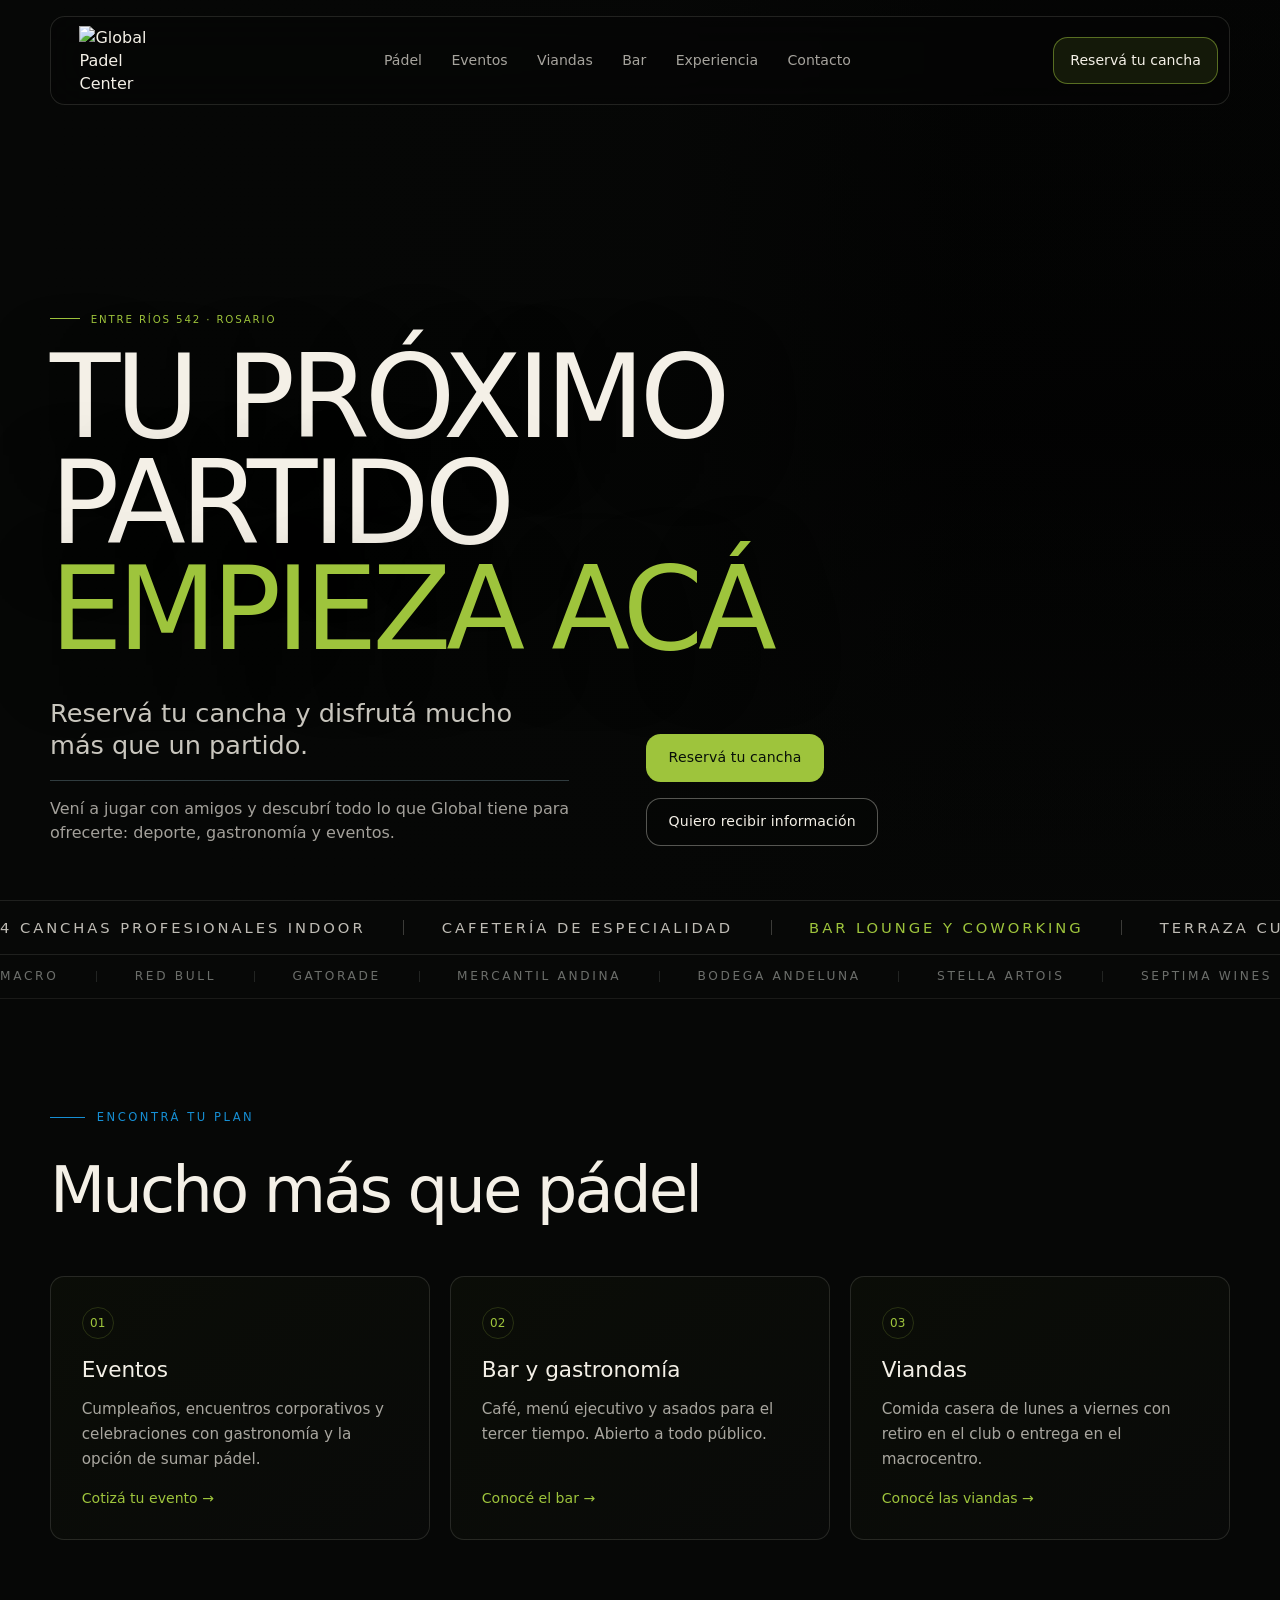
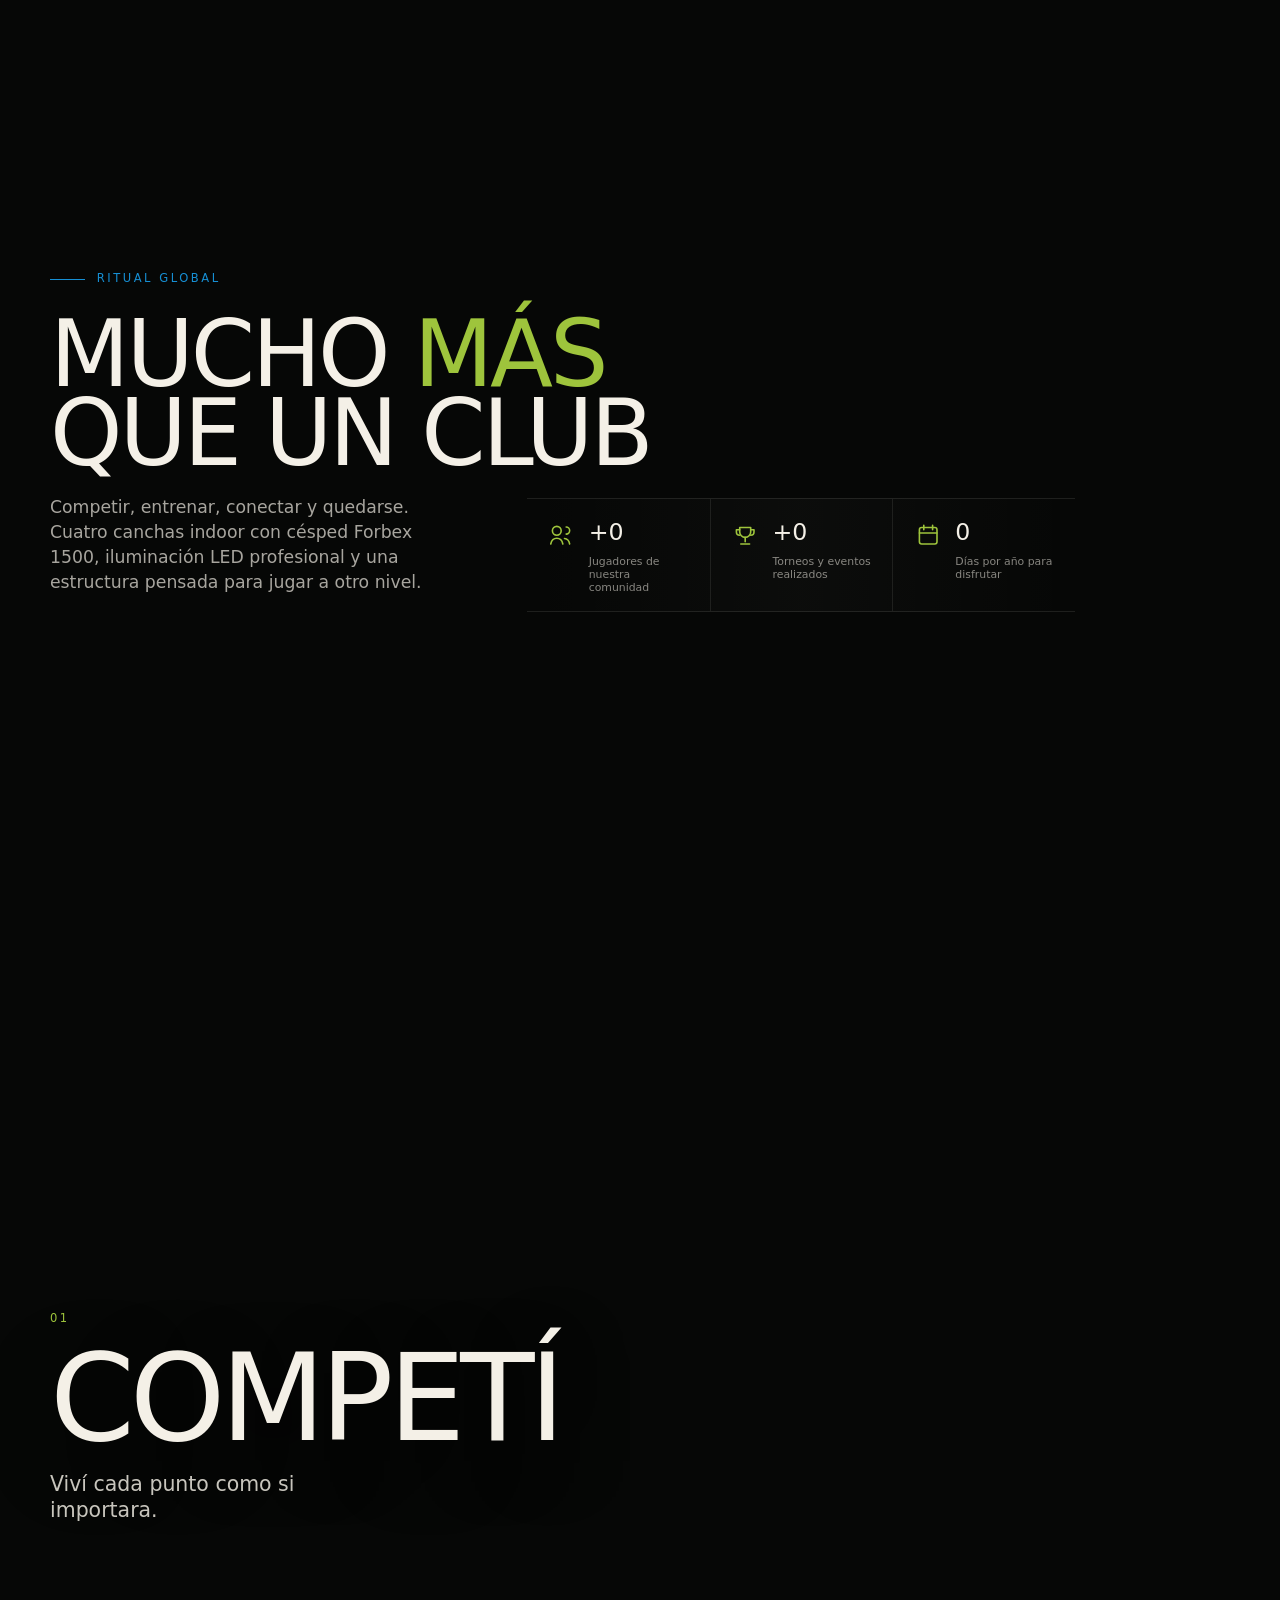
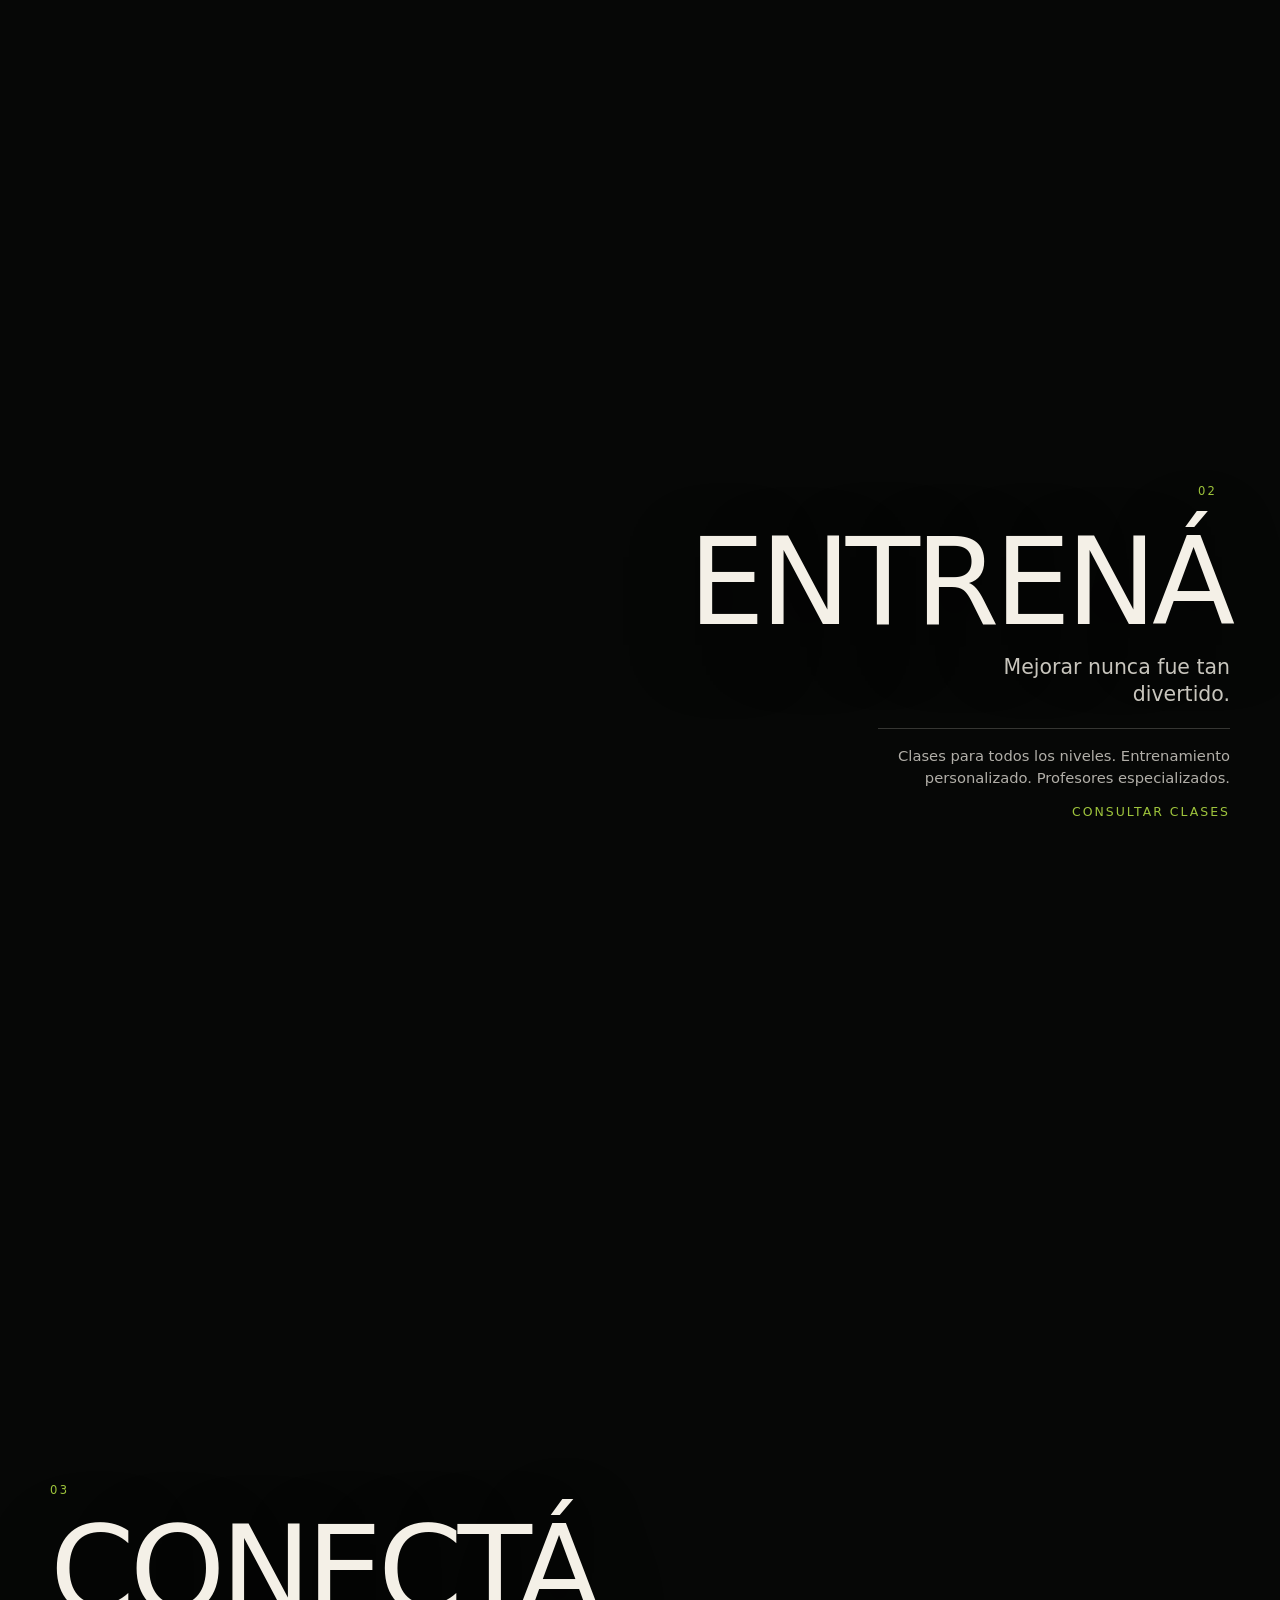
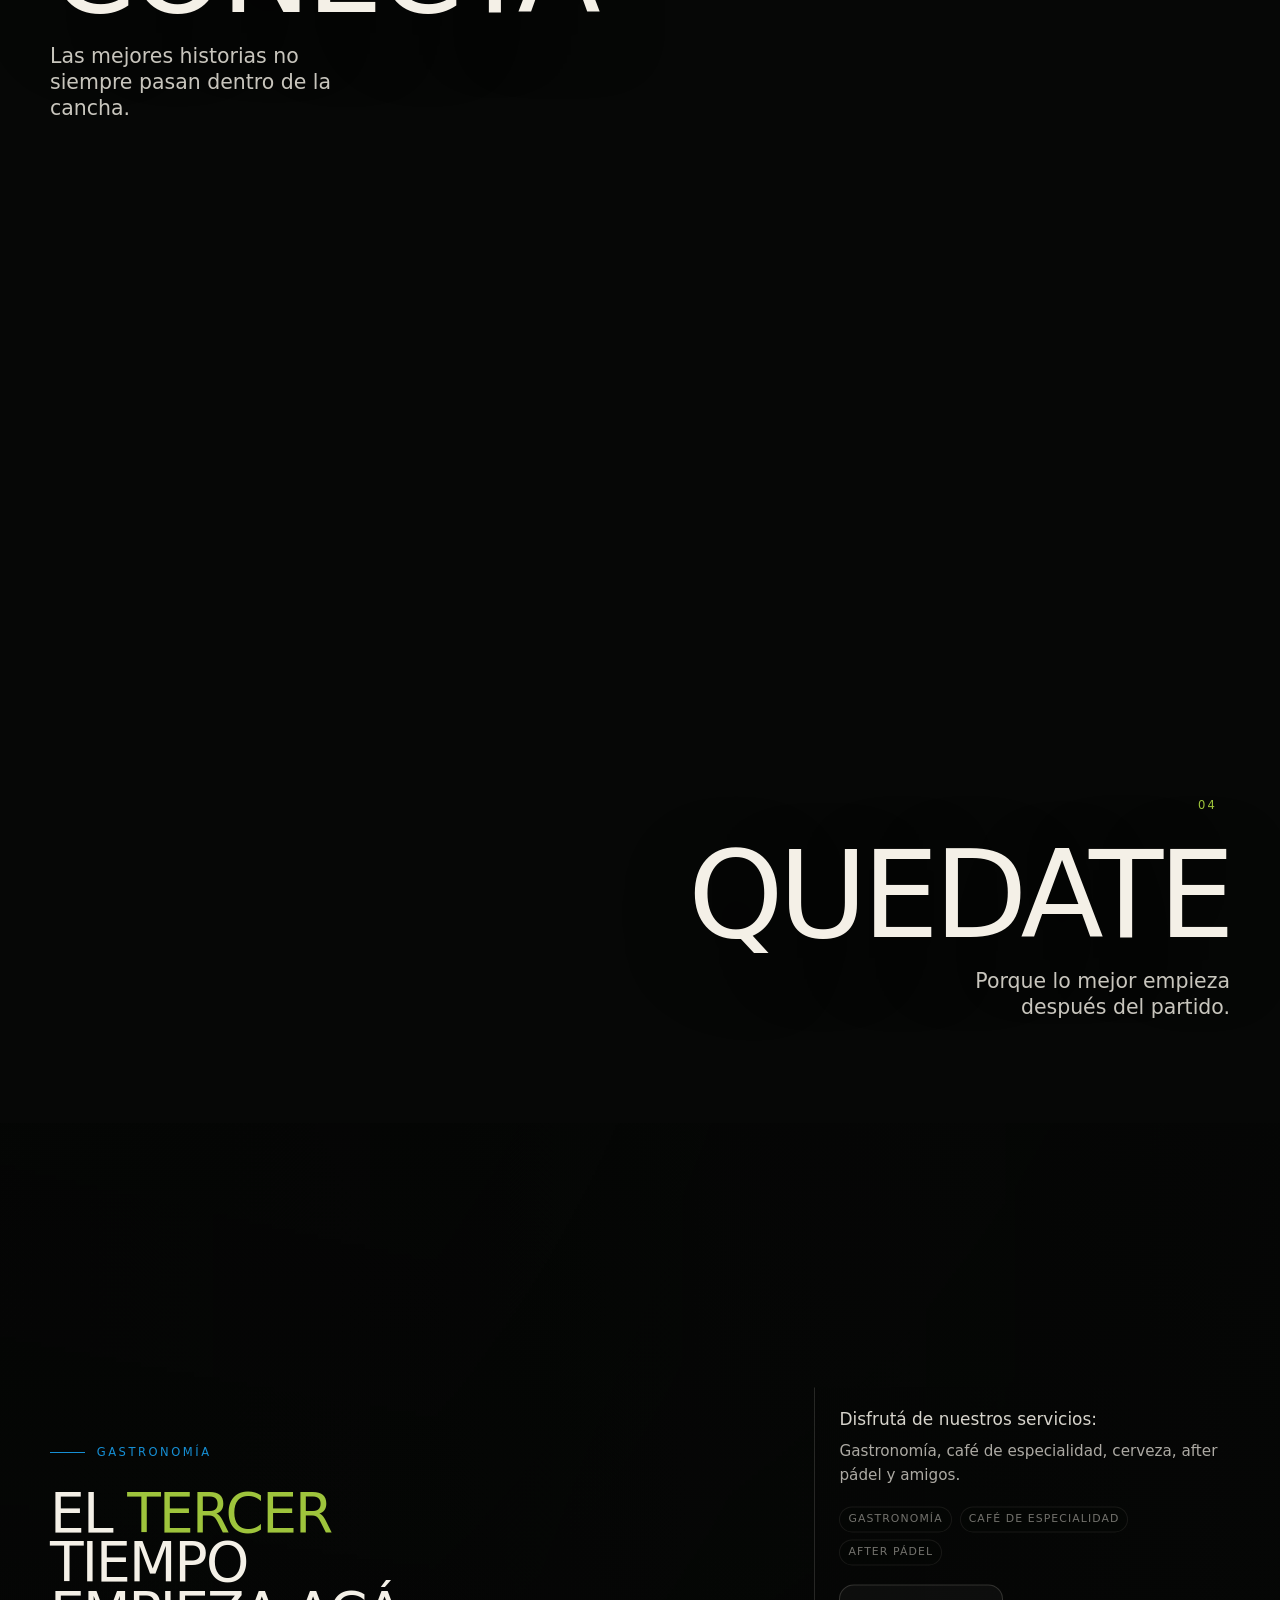
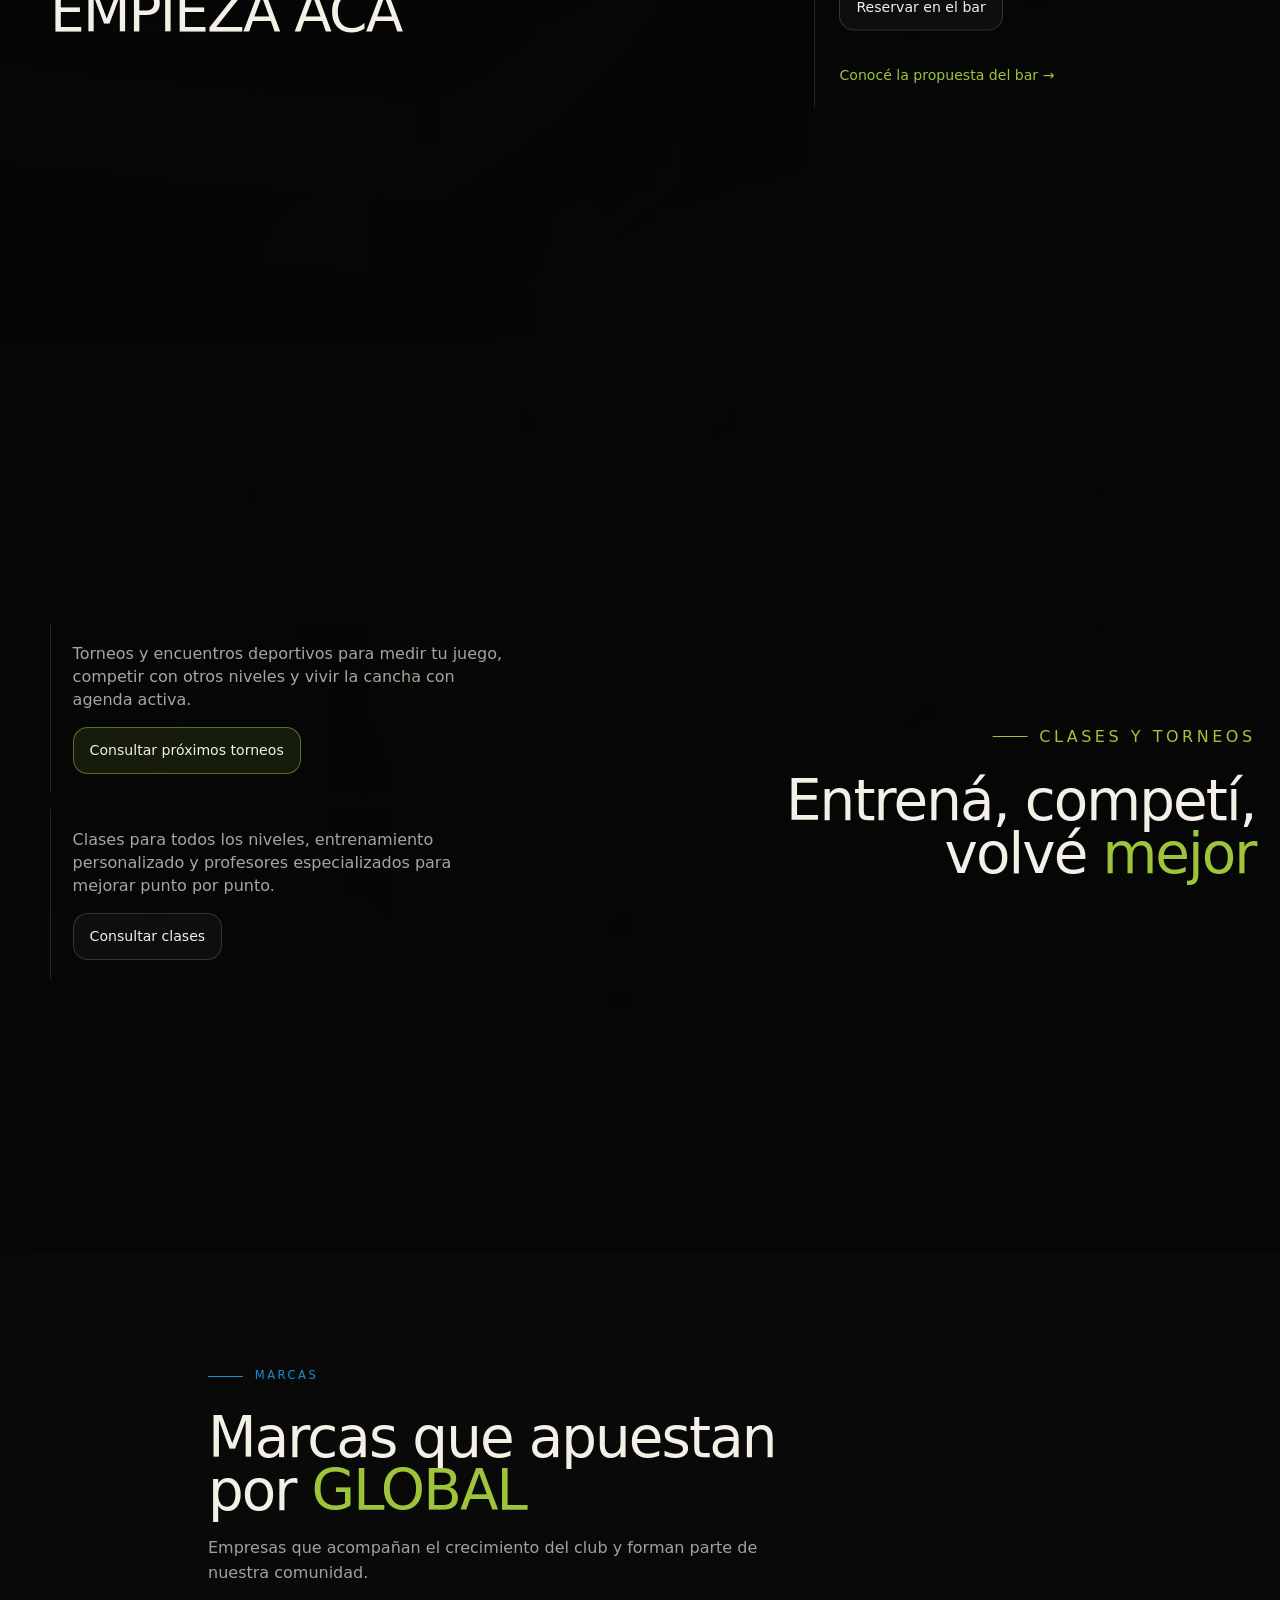
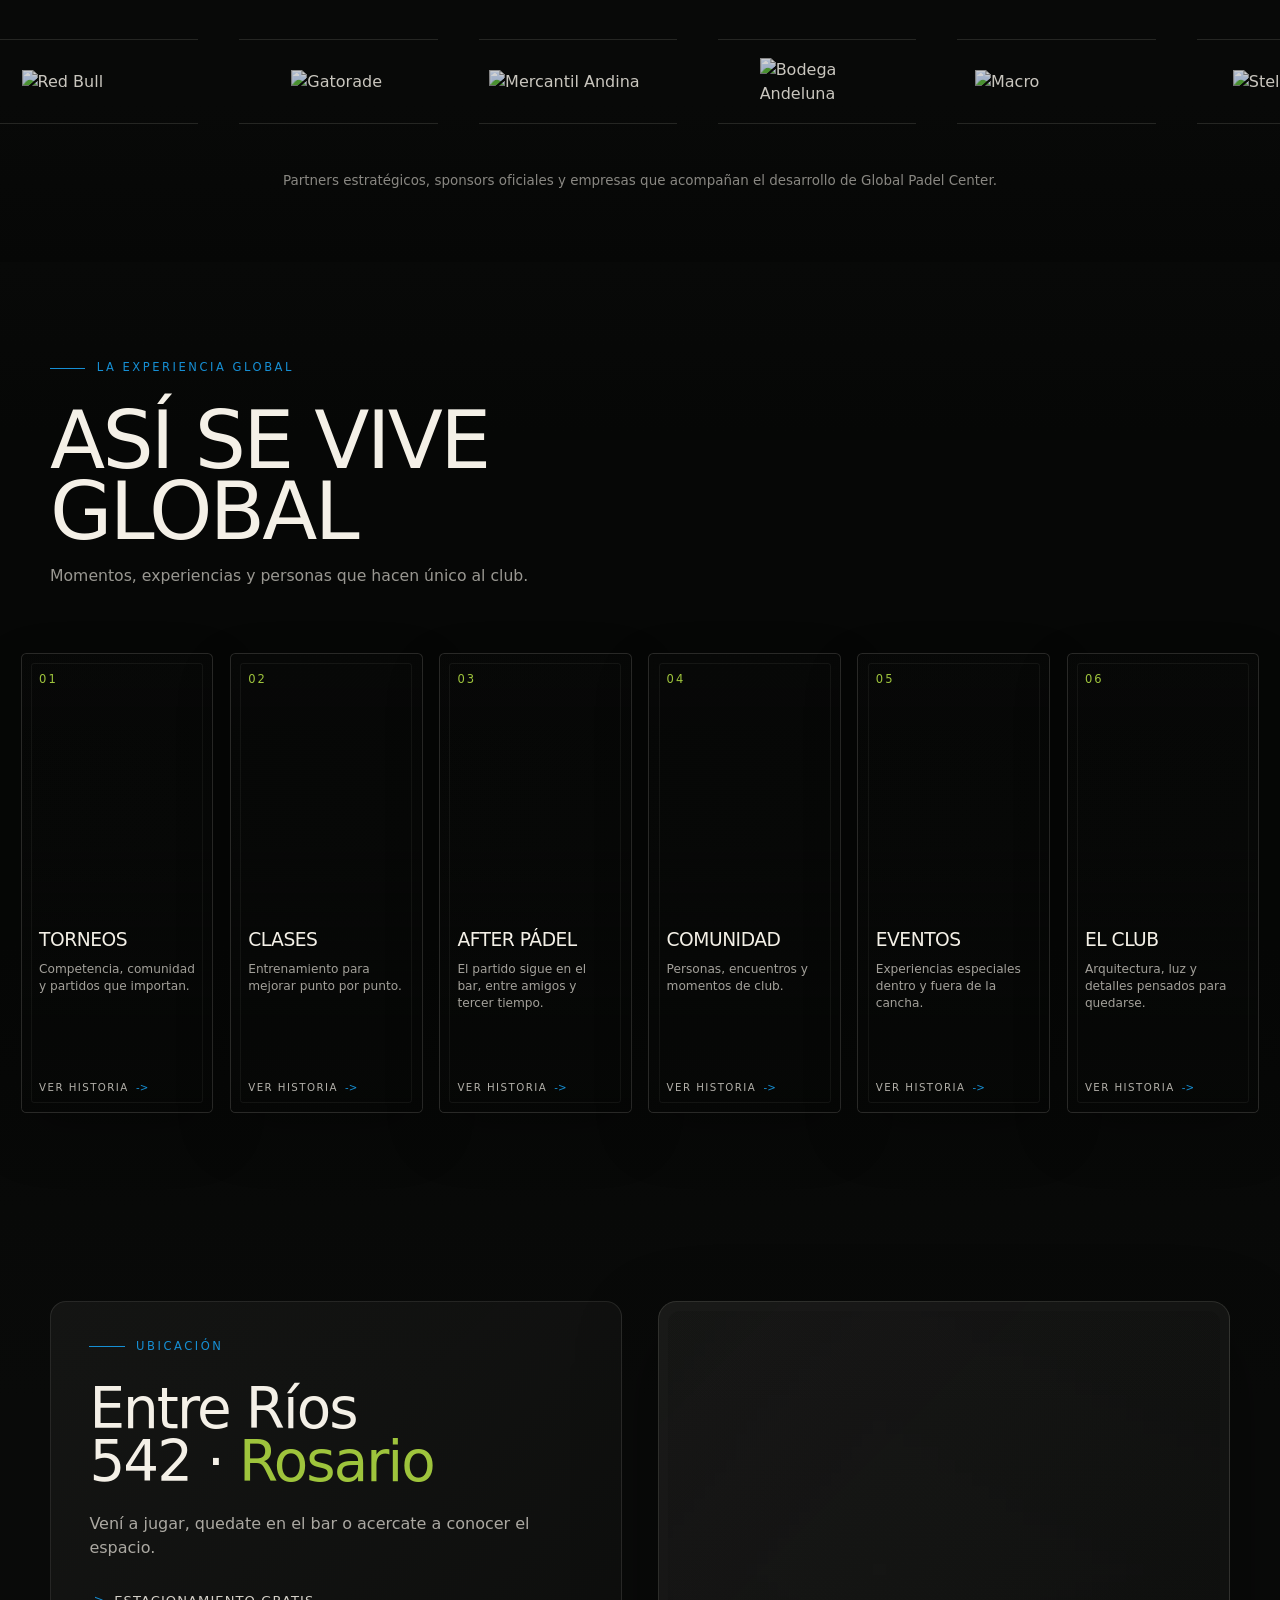
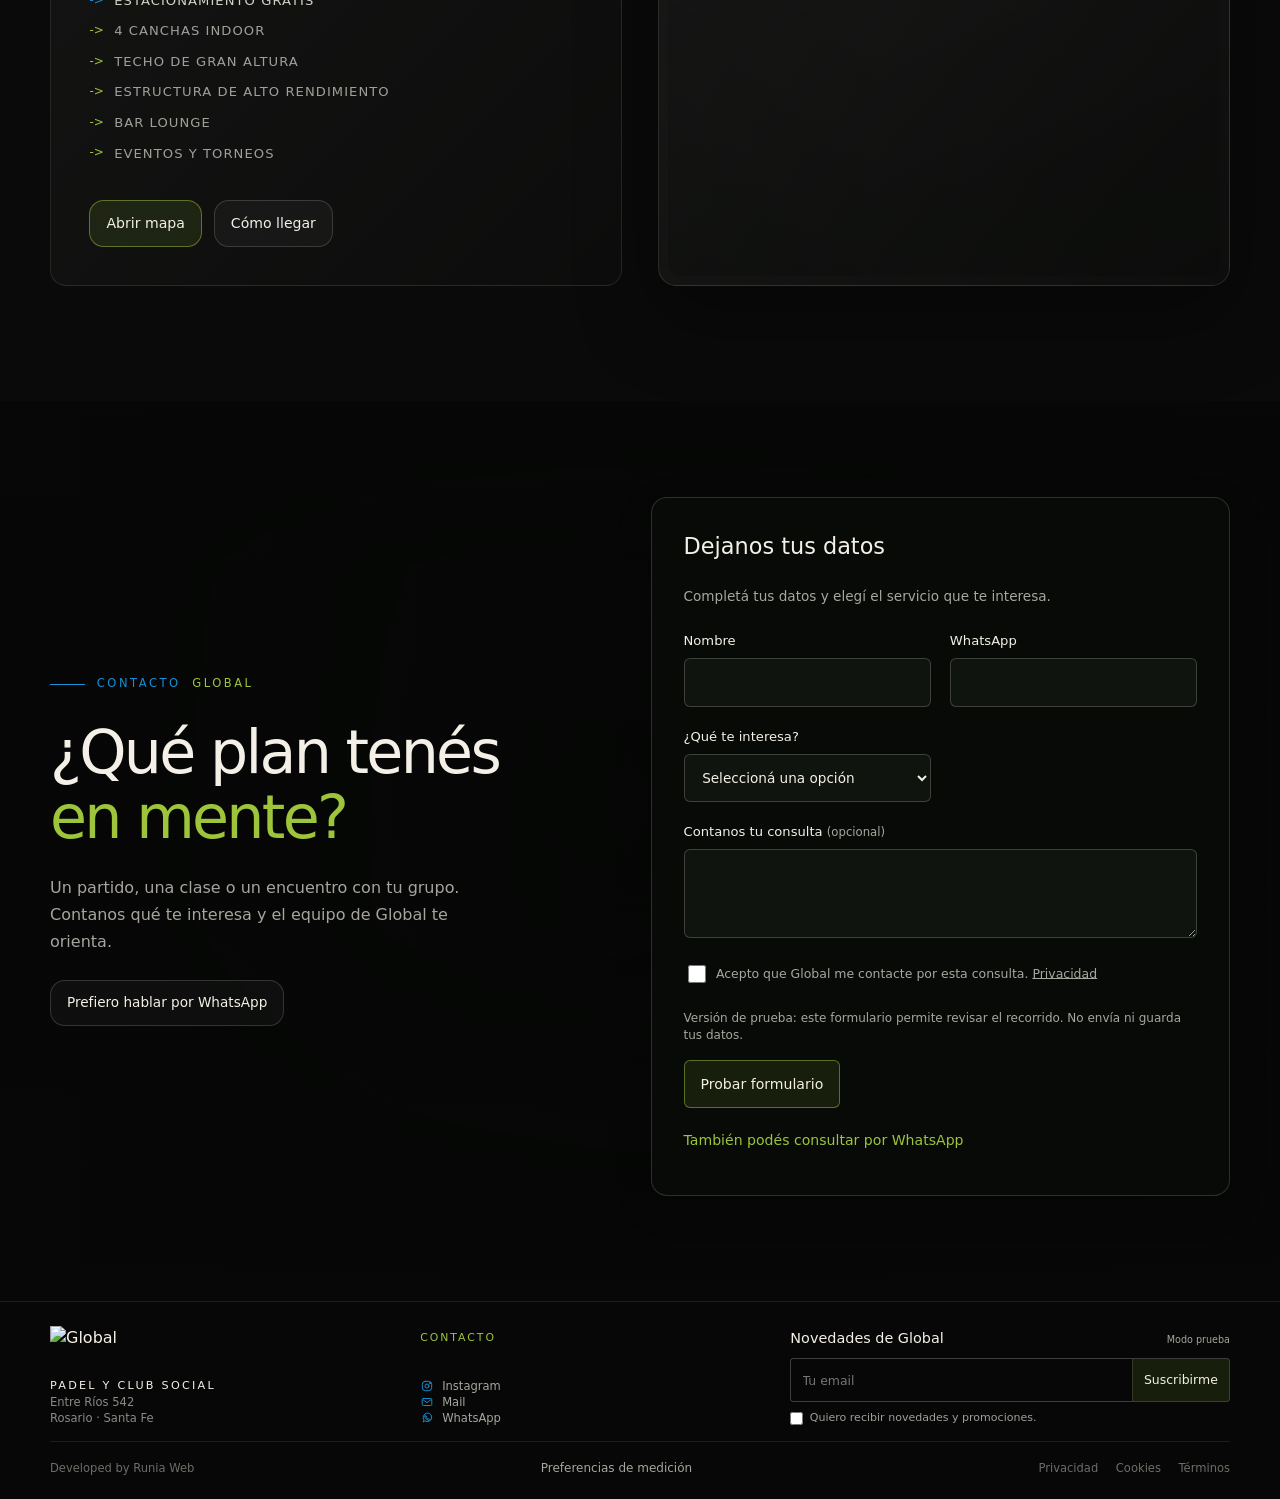
==== index.html @ ed80ae48 "Incorporar la propuesta comercial confirmada por Global Pádel" ====
<!doctype html>
<html lang="es">
  <head>
    <meta charset="UTF-8" />
    <meta name="viewport" content="width=device-width, initial-scale=1, viewport-fit=cover" />
    <title>Global Padel Center Rosario | Canchas Indoor, Clases y Torneos</title>
    <meta
      name="description"
      content="Global Padel Center en Rosario. Canchas profesionales indoor, clases, torneos, alquiler de canchas, gastronom&iacute;a y comunidad en Entre R&iacute;os 542."
    />
    <meta name="robots" content="index, follow" />
    <meta name="theme-color" content="#060706" />
    <link rel="canonical" href="https://globalpadelcenter.com/" />
    <meta property="og:type" content="website" />
    <meta property="og:locale" content="es_AR" />
    <meta property="og:site_name" content="Global Padel Center" />
    <meta property="og:url" content="https://globalpadelcenter.com/" />
    <meta property="og:title" content="Global Padel Center Rosario | Canchas Indoor, Clases y Torneos" />
    <meta property="og:description" content="Canchas profesionales indoor, clases, torneos, alquiler de canchas, gastronom&iacute;a y comunidad en Entre R&iacute;os 542, Rosario." />
    <meta property="og:image" content="https://globalpadelcenter.com/assets/social-preview.jpg?v=1" />
    <meta property="og:image:width" content="1200" />
    <meta property="og:image:height" content="630" />
    <meta property="og:image:type" content="image/jpeg" />
    <meta property="og:image:alt" content="Global Padel Center Rosario" />
    <meta name="twitter:card" content="summary_large_image" />
    <meta name="twitter:title" content="Global Padel Center Rosario | Canchas Indoor, Clases y Torneos" />
    <meta name="twitter:description" content="Canchas profesionales indoor, clases, torneos, alquiler de canchas, gastronom&iacute;a y comunidad en Rosario." />
    <meta name="twitter:image" content="https://globalpadelcenter.com/assets/social-preview.jpg?v=1" />
    <meta name="twitter:image:alt" content="Global Padel Center Rosario" />
    <script src="./commercial-config.js?v=global-nov"></script>
    <script src="./tracking.js" defer></script>
    <script type="application/ld+json">
      {
        "@context": "https://schema.org",
        "@type": ["SportsActivityLocation", "LocalBusiness"],
        "@id": "https://globalpadelcenter.com/#global-padel-center",
        "name": "Global Padel Center",
        "description": "Canchas profesionales indoor, clases, torneos, alquiler de canchas, gastronom\u00eda y comunidad en Rosario, Santa Fe.",
        "url": "https://globalpadelcenter.com/",
        "telephone": "+543417560704",
        "image": "https://globalpadelcenter.com/assets/social-preview.jpg?v=1",
        "logo": "https://globalpadelcenter.com/assets/optimized/global-padel-logo-header.png",
        "priceRange": "$$",
        "sport": "P\u00e1del",
        "address": {
          "@type": "PostalAddress",
          "streetAddress": "Entre R\u00edos 542",
          "addressLocality": "Rosario",
          "addressRegion": "Santa Fe",
          "addressCountry": "AR"
        },
        "areaServed": {
          "@type": "City",
          "name": "Rosario"
        },
        "hasMap": "https://maps.google.com/?q=Entre%20Rios%20542%20Rosario%20Santa%20Fe",
        "sameAs": [
          "https://www.instagram.com/globalpadelcenter/"
        ]
      }
    </script>
    <link rel="icon" type="image/png" href="./assets/optimized/global-padel-isologo.png?v=3" />
    <link rel="shortcut icon" type="image/png" href="./assets/optimized/global-padel-isologo.png?v=3" />
    <link rel="apple-touch-icon" href="./assets/optimized/global-padel-isologo.png?v=3" />
    <link rel="preload" as="image" href="./assets/optimized/hero-global-hero-mobile.avif" type="image/avif" media="(max-width: 680px)" fetchpriority="high" />
    <link rel="preload" as="image" href="./assets/optimized/hero-global-hero-desktop.avif" type="image/avif" media="(min-width: 681px)" fetchpriority="high" />
    <link rel="stylesheet" href="/styles.css?v=global-nov" />
  </head>
  <body>
    <div class="gpc-progress" data-progress></div>

    <header class="gpc-header" data-header>
      <nav class="gpc-nav" aria-label="Principal">
        <a class="gpc-logo" href="#inicio" aria-label="Global Padel Center inicio">
          <img src="./assets/optimized/global-padel-logo-header.png" alt="Global Padel Center" />
        </a>
        <button class="gpc-menu-button" type="button" aria-expanded="false" aria-controls="menu-principal" data-menu-button>
          <span></span><span></span>
        </button>
        <div class="gpc-menu" id="menu-principal" data-menu>
          <a href="./padel/">Pádel</a>
          <a href="./eventos/">Eventos</a>
          <a href="./viandas/">Viandas</a>
          <a href="./bar/">Bar</a>
          <a href="#experiencia">Experiencia</a>
          <a href="#contacto">Contacto</a>
        </div>
        <a class="gpc-nav-cta" href="https://wa.me/543417560704?text=Hola%20Global%20Padel%20Center%2C%20quiero%20reservar%20una%20cancha" target="_blank" rel="noopener noreferrer" data-ga-event="click_reservar_cancha" data-ga-label="header">Reservá tu cancha</a>
      </nav>
    </header>

    <main id="inicio">
      <section class="gpc-hero scene scene-hero" data-scene>
        <div class="scene-bg" data-parallax aria-hidden="true"></div>
        <div class="scene-shade" aria-hidden="true"></div>
        <div class="gpc-container scene-inner">
          <p class="gpc-kicker">ENTRE R&Iacute;OS 542 &middot; ROSARIO</p>
          <h1><span>TU PRÓXIMO</span><span>PARTIDO</span><span>EMPIEZA ACÁ</span></h1>
          <div class="hero-bottom">
            <div class="hero-copy">
              <p class="hero-lead">Reservá tu cancha y disfrutá mucho más que un partido.</p>
              <p class="hero-description">Vení a jugar con amigos y descubrí todo lo que Global tiene para ofrecerte: deporte, gastronomía y eventos.</p>
            </div>
            <div class="gpc-actions">
              <a class="gpc-button gpc-button-primary" href="https://wa.me/543417560704?text=Hola%20Global%20Padel%20Center%2C%20quiero%20reservar%20una%20cancha" target="_blank" rel="noopener noreferrer" data-ga-event="click_reservar_cancha" data-ga-label="hero">Reservá tu cancha</a>
              <a class="gpc-button" href="#contacto">Quiero recibir información</a>
            </div>
          </div>
        </div>
      </section>

      <section class="gpc-marquee" aria-label="Universo Global Padel Center">
        <div class="marquee-track">
          <div class="marquee-group">
            <span>4 canchas profesionales indoor</span><span>Cafeter&iacute;a de especialidad</span><span class="marquee-accent">Bar lounge y coworking</span><span>Terraza cubierta con parrillero</span><span>Estacionamiento cubierto</span>
          </div>
          <div class="marquee-group" aria-hidden="true">
            <span>4 canchas profesionales indoor</span><span>Cafeter&iacute;a de especialidad</span><span class="marquee-accent">Bar lounge y coworking</span><span>Terraza cubierta con parrillero</span><span>Estacionamiento cubierto</span>
          </div>
          <div class="marquee-group" aria-hidden="true">
            <span>4 canchas profesionales indoor</span><span>Cafeter&iacute;a de especialidad</span><span class="marquee-accent">Bar lounge y coworking</span><span>Terraza cubierta con parrillero</span><span>Estacionamiento cubierto</span>
          </div>
        </div>
      </section>

      <section class="gpc-marquee gpc-marquee-sponsors" aria-label="Marcas que impulsan Global">
        <div class="marquee-track marquee-track-reverse">
          <div class="marquee-group">
            <span>Macro</span><span>Red Bull</span><span>Gatorade</span><span>Mercantil Andina</span><span>Bodega Andeluna</span><span>Stella Artois</span><span>Septima Wines</span>
          </div>
          <div class="marquee-group" aria-hidden="true">
            <span>Macro</span><span>Red Bull</span><span>Gatorade</span><span>Mercantil Andina</span><span>Bodega Andeluna</span><span>Stella Artois</span><span>Septima Wines</span>
          </div>
          <div class="marquee-group" aria-hidden="true">
            <span>Macro</span><span>Red Bull</span><span>Gatorade</span><span>Mercantil Andina</span><span>Bodega Andeluna</span><span>Stella Artois</span><span>Septima Wines</span>
          </div>
        </div>
      </section>

      <section class="gpc-container service-overview home-services" aria-labelledby="propuestas-global">
        <p class="gpc-kicker">Encontrá tu plan</p>
        <h2 id="propuestas-global">Mucho más que pádel</h2>
        <div class="service-cards">
          <article><span class="service-number">01</span><h3>Eventos</h3><p>Cumpleaños, encuentros corporativos y celebraciones con gastronomía y la opción de sumar pádel.</p><a class="commercial-inline" href="./eventos/">Cotizá tu evento →</a></article>
          <article><span class="service-number">02</span><h3>Bar y gastronomía</h3><p>Café, menú ejecutivo y asados para el tercer tiempo. Abierto a todo público.</p><a class="commercial-inline" href="./bar/">Conocé el bar →</a></article>
          <article><span class="service-number">03</span><h3>Viandas</h3><p>Comida casera de lunes a viernes con retiro en el club o entrega en el macrocentro.</p><a class="commercial-inline" href="./viandas/">Conocé las viandas →</a></article>
        </div>
      </section>
      <section class="story" id="club">
        <div class="gpc-container story-intro">
          <p class="story-eyebrow">RITUAL GLOBAL</p>
          <h2>MUCHO <span>M&Aacute;S</span> QUE UN CLUB</h2>
          <div class="story-intro-bottom">
            <p>Competir, entrenar, conectar y quedarse. Cuatro canchas indoor con c&eacute;sped Forbex 1500, iluminaci&oacute;n LED profesional y una estructura pensada para jugar a otro nivel.</p>
            <div class="story-stats" aria-label="Global Padel Center en n&uacute;meros">
              <div class="story-stat">
                <svg viewBox="0 0 24 24" aria-hidden="true" focusable="false"><path d="M8 12a4 4 0 1 0 0-8 4 4 0 0 0 0 8zM2.5 20c.7-3.3 2.7-5.2 5.5-5.2s4.8 1.9 5.5 5.2"></path><path d="M16.5 11a3.2 3.2 0 1 0 0-6.4M15 15c2.4.2 4.1 1.9 4.7 5"></path></svg>
                <p><strong><span>+</span><b data-counter data-target="3500">0</b></strong><span>Jugadores de<br />nuestra comunidad</span></p>
              </div>
              <div class="story-stat">
                <svg viewBox="0 0 24 24" aria-hidden="true" focusable="false"><path d="M7 5h10v4a5 5 0 0 1-10 0z"></path><path d="M17 7h3v2a3 3 0 0 1-3 3M7 7H4v2a3 3 0 0 0 3 3M12 14v4M8 20h8"></path></svg>
                <p><strong><span>+</span><b data-counter data-target="120">0</b></strong><span>Torneos y eventos<br />realizados</span></p>
              </div>
              <div class="story-stat">
                <svg viewBox="0 0 24 24" aria-hidden="true" focusable="false"><rect x="4" y="5" width="16" height="15" rx="2"></rect><path d="M8 3v4M16 3v4M4 10h16"></path></svg>
                <p><strong data-counter data-target="365">0</strong><span>D&iacute;as por a&ntilde;o para<br />disfrutar</span></p>
              </div>
            </div>
          </div>
        </div>

        <div class="story-chapters">
          <article class="story-chapter story-chapter-competi">
            <div class="gpc-container story-chapter-inner">
              <span>01</span>
              <h3>COMPET&Iacute;</h3>
              <p>Viv&iacute; cada punto como si importara.</p>
            </div>
          </article>
          <article class="story-chapter story-chapter-alt story-chapter-entrena">
            <div class="gpc-container story-chapter-inner">
              <span>02</span>
              <h3>ENTREN&Aacute;</h3>
              <p>Mejorar nunca fue tan divertido.</p>
              <div class="training-note">
                <p>Clases para todos los niveles. Entrenamiento personalizado. Profesores especializados.</p>
                <a href="https://wa.me/543417560704?text=Hola%20Global.%20Quiero%20recibir%20informaci%C3%B3n%20sobre%20clases%20y%20entrenamientos." target="_blank" rel="noopener noreferrer" data-ga-event="click_consultar_clases" data-ga-label="storytelling">Consultar clases</a>
              </div>
            </div>
          </article>
          <article class="story-chapter story-chapter-conecta">
            <div class="gpc-container story-chapter-inner">
              <span>03</span>
              <h3>CONECT&Aacute;</h3>
              <p>Las mejores historias no siempre pasan dentro de la cancha.</p>
            </div>
          </article>
          <article class="story-chapter story-chapter-alt story-chapter-quedate">
            <div class="gpc-container story-chapter-inner">
              <span>04</span>
              <h3>QUEDATE</h3>
              <p>Porque lo mejor empieza despu&eacute;s del partido.</p>
            </div>
          </article>
        </div>
      </section>

      <section class="bar-story" id="bar">
        <div class="bar-bg" data-parallax aria-hidden="true"></div>
        <div class="bar-quincho-bg" data-parallax aria-hidden="true"></div>
        <div class="gpc-container bar-content">
          <div>
            <p class="gpc-kicker">Gastronom&iacute;a</p>
            <h2>EL <span>TERCER</span> TIEMPO EMPIEZA AC&Aacute;</h2>
          </div>
          <div class="bar-copy">
            <p>Disfrut&aacute; de nuestros servicios:</p>
            <p>Gastronom&iacute;a, caf&eacute; de especialidad, cerveza, after p&aacute;del y amigos.</p>
            <ul class="bar-features" aria-label="Propuesta gastron&oacute;mica">
              <li>Gastronom&iacute;a</li>
              <li>Caf&eacute; de especialidad</li>
              <li>After p&aacute;del</li>
            </ul>
            <a class="gpc-button" href="https://wa.me/5493417828537?text=Hola%20Global%20Padel%20Center%2C%20quiero%20consultar%20por%20el%20bar%20y%20la%20propuesta%20gastron%C3%B3mica" target="_blank" rel="noopener noreferrer" data-ga-event="click_reservar_bar" data-ga-label="tercer_tiempo">Reservar en el bar</a>
            <a class="commercial-inline" href="./bar/">Conocé la propuesta del bar →</a>
          </div>
        </div>
      </section>

      <section class="events-tournaments" id="torneos">
        <div class="gpc-container events-grid">
          <div>
            <p class="gpc-kicker">Clases y torneos</p>
            <h2>Entren&aacute;, compet&iacute;, volv&eacute; <span>mejor</span></h2>
          </div>
          <div class="events-copy">
            <article>
              <p>Torneos y encuentros deportivos para medir tu juego, competir con otros niveles y vivir la cancha con agenda activa.</p>
              <a class="gpc-button gpc-button-primary" href="https://wa.me/543417560704?text=Hola%20Global.%20Quiero%20consultar%20los%20pr%C3%B3ximos%20torneos%20y%20eventos%20disponibles." target="_blank" rel="noopener noreferrer" data-ga-event="click_consultar_torneos" data-ga-label="torneos">Consultar pr&oacute;ximos torneos</a>
            </article>
            <article>
              <p>Clases para todos los niveles, entrenamiento personalizado y profesores especializados para mejorar punto por punto.</p>
              <a class="gpc-button" href="https://wa.me/543417560704?text=Hola%20Global.%20Quiero%20recibir%20informaci%C3%B3n%20sobre%20clases%20y%20entrenamientos." target="_blank" rel="noopener noreferrer" data-ga-event="click_consultar_clases" data-ga-label="torneos">Consultar clases</a>
            </article>
          </div>
        </div>
      </section>

      <section class="sponsors" id="marcas">
        <div class="gpc-container sponsors-head">
          <p class="gpc-kicker">Marcas</p>
          <h2>Marcas que apuestan por <span>GLOBAL</span></h2>
          <p class="sponsors-subtitle">Empresas que acompa&ntilde;an el crecimiento del club y forman parte de nuestra comunidad.</p>
        </div>
        <div class="sponsor-marquee" aria-label="Espacios para marcas aliadas">
          <div class="sponsor-track">
            <div class="sponsor-group">
              <span class="sponsor-logo" style="--logo-width: 9.7rem; --logo-height: 3.35rem;"><img src="./assets/sponsors/redbull.png" alt="Red Bull" /></span>
              <span class="sponsor-logo" style="--logo-width: 5.9rem; --logo-height: 3.65rem;"><img src="./assets/sponsors/gatorade.png" alt="Gatorade" /></span>
              <span class="sponsor-logo" style="--logo-width: 11.1rem; --logo-height: 3.5rem;"><img src="./assets/sponsors/mercantil-andina.png" alt="Mercantil Andina" /></span>
              <span class="sponsor-logo" style="--logo-width: 7.2rem; --logo-height: 3.55rem;"><img src="./assets/sponsors/bodega-andeluna.png" alt="Bodega Andeluna" /></span>
              <span class="sponsor-logo" style="--logo-width: 10.2rem; --logo-height: 3.25rem;"><img src="./assets/sponsors/macro.png" alt="Macro" /></span>
              <span class="sponsor-logo" style="--logo-width: 7.9rem; --logo-height: 3.5rem;"><img src="./assets/sponsors/stella-artois.png" alt="Stella Artois" /></span>
              <span class="sponsor-logo" style="--logo-width: 10.8rem; --logo-height: 3.25rem;"><img src="./assets/sponsors/septima-wines.png" alt="Septima Wines" /></span>
            </div>
            <div class="sponsor-group" aria-hidden="true">
              <span class="sponsor-logo" style="--logo-width: 9.7rem; --logo-height: 3.35rem;"><img src="./assets/sponsors/redbull.png" alt="" /></span>
              <span class="sponsor-logo" style="--logo-width: 5.9rem; --logo-height: 3.65rem;"><img src="./assets/sponsors/gatorade.png" alt="" /></span>
              <span class="sponsor-logo" style="--logo-width: 11.1rem; --logo-height: 3.5rem;"><img src="./assets/sponsors/mercantil-andina.png" alt="" /></span>
              <span class="sponsor-logo" style="--logo-width: 7.2rem; --logo-height: 3.55rem;"><img src="./assets/sponsors/bodega-andeluna.png" alt="" /></span>
              <span class="sponsor-logo" style="--logo-width: 10.2rem; --logo-height: 3.25rem;"><img src="./assets/sponsors/macro.png" alt="" /></span>
              <span class="sponsor-logo" style="--logo-width: 7.9rem; --logo-height: 3.5rem;"><img src="./assets/sponsors/stella-artois.png" alt="" /></span>
              <span class="sponsor-logo" style="--logo-width: 10.8rem; --logo-height: 3.25rem;"><img src="./assets/sponsors/septima-wines.png" alt="" /></span>
            </div>
            <div class="sponsor-group" aria-hidden="true">
              <span class="sponsor-logo" style="--logo-width: 9.7rem; --logo-height: 3.35rem;"><img src="./assets/sponsors/redbull.png" alt="" /></span>
              <span class="sponsor-logo" style="--logo-width: 5.9rem; --logo-height: 3.65rem;"><img src="./assets/sponsors/gatorade.png" alt="" /></span>
              <span class="sponsor-logo" style="--logo-width: 11.1rem; --logo-height: 3.5rem;"><img src="./assets/sponsors/mercantil-andina.png" alt="" /></span>
              <span class="sponsor-logo" style="--logo-width: 7.2rem; --logo-height: 3.55rem;"><img src="./assets/sponsors/bodega-andeluna.png" alt="" /></span>
              <span class="sponsor-logo" style="--logo-width: 10.2rem; --logo-height: 3.25rem;"><img src="./assets/sponsors/macro.png" alt="" /></span>
              <span class="sponsor-logo" style="--logo-width: 7.9rem; --logo-height: 3.5rem;"><img src="./assets/sponsors/stella-artois.png" alt="" /></span>
              <span class="sponsor-logo" style="--logo-width: 10.8rem; --logo-height: 3.25rem;"><img src="./assets/sponsors/septima-wines.png" alt="" /></span>
            </div>
          </div>
        </div>
        <p class="sponsor-note">Partners estrat&eacute;gicos, sponsors oficiales y empresas que acompa&ntilde;an el desarrollo de Global Padel Center.</p>
      </section>

      <section class="experience-gallery" id="experiencia" aria-label="As&iacute; se vive Global">
        <div class="gpc-container gallery-head">
          <p class="gpc-kicker">La experiencia Global</p>
          <h2>AS&Iacute; SE VIVE GLOBAL</h2>
          <p class="gallery-subtitle">Momentos, experiencias y personas que hacen &uacute;nico al club.</p>
        </div>
        <div class="global-stories" aria-label="Experiencias Global">
          <button class="story-card story-media-torneos" type="button" data-story-open="torneos">
            <span class="story-card-index">01</span>
            <span class="story-card-content">
              <strong>Torneos</strong>
              <small>Competencia, comunidad y partidos que importan.</small>
              <em>Ver historia</em>
            </span>
          </button>
          <button class="story-card story-media-clases" type="button" data-story-open="clases">
            <span class="story-card-index">02</span>
            <span class="story-card-content">
              <strong>Clases</strong>
              <small>Entrenamiento para mejorar punto por punto.</small>
              <em>Ver historia</em>
            </span>
          </button>
          <button class="story-card story-media-after" type="button" data-story-open="after">
            <span class="story-card-index">03</span>
            <span class="story-card-content">
              <strong>After p&aacute;del</strong>
              <small>El partido sigue en el bar, entre amigos y tercer tiempo.</small>
              <em>Ver historia</em>
            </span>
          </button>
          <button class="story-card story-media-comunidad" type="button" data-story-open="comunidad">
            <span class="story-card-index">04</span>
            <span class="story-card-content">
              <strong>Comunidad</strong>
              <small>Personas, encuentros y momentos de club.</small>
              <em>Ver historia</em>
            </span>
          </button>
          <button class="story-card story-media-eventos" type="button" data-story-open="eventos">
            <span class="story-card-index">05</span>
            <span class="story-card-content">
              <strong>Eventos</strong>
              <small>Experiencias especiales dentro y fuera de la cancha.</small>
              <em>Ver historia</em>
            </span>
          </button>
          <button class="story-card story-media-club" type="button" data-story-open="club">
            <span class="story-card-index">06</span>
            <span class="story-card-content">
              <strong>El club</strong>
              <small>Arquitectura, luz y detalles pensados para quedarse.</small>
              <em>Ver historia</em>
            </span>
          </button>
        </div>
        <div class="stories-viewer" data-stories-viewer aria-hidden="true">
          <button class="stories-close" type="button" data-stories-close aria-label="Cerrar historia">Cerrar</button>
          <div class="stories-viewer-inner" role="dialog" aria-modal="true" aria-label="Historia Global">
            <div class="stories-media-wrap">
              <figure class="stories-media" data-stories-media></figure>
              <div class="stories-nav" aria-label="Navegaci&oacute;n de historias">
                <button type="button" data-stories-prev aria-label="Historia anterior">Anterior</button>
                <button type="button" data-stories-next aria-label="Historia siguiente">Siguiente</button>
              </div>
              <div class="stories-thumbs" data-stories-thumbs aria-label="Miniaturas de historias"></div>
            </div>
            <div class="stories-copy">
              <p class="stories-category" data-stories-category></p>
              <h3 data-stories-title></h3>
              <p data-stories-description></p>
              <ul data-stories-points></ul>
            </div>
          </div>
        </div>
      </section>

      <section class="location">
        <div class="gpc-container location-grid">
          <div>
            <p class="gpc-kicker">Ubicaci&oacute;n</p>
            <h2>Entre R&iacute;os 542 &middot; <span>Rosario</span></h2>
            <p>Ven&iacute; a jugar, quedate en el bar o acercate a conocer el espacio.</p>
            <div class="location-details" aria-label="Datos de ubicaci&oacute;n y experiencia">
              <span class="location-parking">Estacionamiento gratis</span>
              <span>4 canchas indoor</span>
              <span>Techo de gran altura</span>
              <span>Estructura de alto rendimiento</span>
              <span>Bar lounge</span>
              <span>Eventos y torneos</span>
            </div>
            <div class="gpc-actions">
              <a class="gpc-button gpc-button-primary" href="https://maps.google.com/?q=Entre%20Rios%20542%20Rosario%20Santa%20Fe" target="_blank" rel="noopener noreferrer">Abrir mapa</a>
              <a class="gpc-button" href="https://wa.me/543417560704?text=Hola%2C%20quiero%20consultar%20c%C3%B3mo%20llegar%20a%20Global%20Padel%20Center" target="_blank" rel="noopener noreferrer" data-ga-event="click_como_llegar" data-ga-label="ubicacion">C&oacute;mo llegar</a>
            </div>
          </div>
          <div class="map-wrap">
            <iframe title="Mapa de Global Padel Center" src="https://www.google.com/maps?q=Entre%20Rios%20542%2C%20Rosario%2C%20Santa%20Fe&output=embed" loading="lazy" referrerpolicy="no-referrer-when-downgrade"></iframe>
            <button class="map-enable" type="button" data-map-enable>Tocar para interactuar con el mapa</button>
          </div>
        </div>
      </section>

      <section class="contact contact-inquiry scene scene-final" id="contacto" data-scene>
        <div class="scene-bg" data-parallax aria-hidden="true"></div>
        <div class="scene-shade" aria-hidden="true"></div>
        <div class="gpc-container contact-grid">
          <div class="contact-intro">
            <p class="gpc-kicker contact-kicker">Contacto <span>Global</span></p>
            <h2>¿Qué plan tenés <span>en mente?</span></h2>
            <p>Un partido, una clase o un encuentro con tu grupo. Contanos qué te interesa y el equipo de Global te orienta.</p>
            <a class="gpc-button contact-whatsapp" href="https://wa.me/543417560704?text=Hola%20Global%2C%20quiero%20recibir%20informacion" target="_blank" rel="noopener noreferrer" data-ga-event="click_whatsapp" data-ga-label="contacto_home">Prefiero hablar por WhatsApp</a>
          </div>
          <div class="inquiry-panel"><h3>Dejanos tus datos</h3><p class="inquiry-intro">Completá tus datos y elegí el servicio que te interesa.</p><form class="lead-form" data-lead-form><div class="form-fields"><label><span class="field-label">Nombre</span><input name="name" autocomplete="given-name" maxlength="100" required></label><label><span class="field-label">WhatsApp</span><input name="phone" type="tel" autocomplete="tel" inputmode="tel" maxlength="30" pattern="[+0-9() .\-]{8,30}" required></label><label><span class="field-label">¿Qué te interesa?</span><select name="service" required><option value="">Seleccioná una opción</option><option value="eventos">Eventos</option><option value="viandas">Viandas</option><option value="bar">Bar / Gastronomía</option><option value="padel">Pádel</option></select></label><label class="form-wide"><span class="field-label">Contanos tu consulta <small>(opcional)</small></span><textarea name="message" rows="3" maxlength="2000"></textarea></label></div><label class="form-trap" aria-hidden="true">Dejá este campo vacío<input name="website" tabindex="-1" autocomplete="off"></label><label class="form-consent"><input type="checkbox" name="consent" required> Acepto que Global me contacte por esta consulta. <a href="/privacidad/">Privacidad</a></label><p class="form-preview" data-form-notice></p><button class="gpc-button gpc-button-primary" type="submit">Quiero recibir información</button><p class="form-status" role="status" aria-live="polite"></p><a class="commercial-inline" data-wa-service="general" href="https://wa.me/543417560704">También podés consultar por WhatsApp</a></form></div>
        </div>
      </section>
    </main>

    <footer class="gpc-footer site-footer">
      <div class="gpc-container footer-grid">
        <div class="footer-brand">
          <img src="/assets/optimized/global-padel-logo-header.png" alt="Global Padel Center" />
          <p><span>PADEL Y CLUB SOCIAL</span><span>Entre R&iacute;os 542</span><span>Rosario &middot; Santa Fe</span></p>
        </div>
        <nav class="footer-links" aria-label="Contacto">
          <span>Contacto</span>
          <div class="footer-contact-row">
          <a href="https://www.instagram.com/globalpadelcenter/" target="_blank" rel="noopener noreferrer">
            <svg class="footer-link-icon" viewBox="0 0 24 24" aria-hidden="true" focusable="false"><rect x="4" y="4" width="16" height="16" rx="5"></rect><circle cx="12" cy="12" r="3.4"></circle><circle cx="17" cy="7" r="1"></circle></svg>
            <span>Instagram</span>
          </a>
          <a href="mailto:globalpadelcenter@gmail.com">
            <svg class="footer-link-icon" viewBox="0 0 24 24" aria-hidden="true" focusable="false"><rect x="3.8" y="6" width="16.4" height="12" rx="2"></rect><path d="m5 8 7 5 7-5"></path></svg>
            <span>Mail</span>
          </a>
          <a href="https://wa.me/543417560704?text=Hola%20Global%20Padel%20Center%2C%20quiero%20consultar" target="_blank" rel="noopener noreferrer" data-ga-event="click_whatsapp" data-ga-label="footer">
            <svg class="footer-link-icon" viewBox="0 0 24 24" aria-hidden="true" focusable="false"><path d="M5.6 18.4 6.7 15A7.3 7.3 0 1 1 9 17.2z"></path><path d="M9.2 8.7c.2-.5.4-.5.8-.5h.5c.2 0 .4.1.5.4l.7 1.6c.1.3 0 .5-.2.7l-.4.5c.7 1.2 1.6 2.1 2.8 2.7l.5-.6c.2-.2.4-.3.7-.2l1.5.7c.3.1.4.3.4.6v.4c0 .4-.1.7-.5.9-.6.3-1.6.3-3-.3-2.2-.9-4-2.6-5-4.8-.6-1.3-.5-2.2-.2-2.8z"></path></svg>
            <span>WhatsApp</span>
          </a>
          </div>
        </nav>
        <form class="footer-subscribe" data-newsletter-form>
          <h3>Novedades de Global <span data-newsletter-notice></span></h3>
          <label class="newsletter-label" for="newsletter-email">Tu email</label>
          <div class="newsletter-row">
            <input id="newsletter-email" name="email" type="email" placeholder="Tu email" autocomplete="email" maxlength="180" required />
            <button type="submit">Suscribirme</button>
          </div>
          <label class="newsletter-consent"><input name="marketingConsent" type="checkbox" required /><span>Quiero recibir novedades y promociones.</span></label>
          <p class="newsletter-status" role="status" aria-live="polite"></p>
        </form>
      </div>
      <div class="gpc-container footer-bottom">
        <a href="https://web.runia.ar" target="_blank" rel="noopener noreferrer">Developed by Runia Web</a>
        <button class="tracking-preferences" type="button" data-tracking-preferences>Preferencias de medición</button>
        <nav class="footer-legal" aria-label="Documentaci&oacute;n legal">
          <a href="/privacidad/">Privacidad</a>
          <a href="/cookies/">Cookies</a>
          <a href="/terminos/">T&eacute;rminos</a>
        </nav>
      </div>
    </footer>

    <script src="./script.js?v=approved-1"></script>
    <script src="./commercial.js?v=global-nov" defer></script>
  </body>
</html>
---- styles.css ----
@import url("https://api.fontshare.com/v2/css?f[]=satoshi@300,400,500&f[]=clash-display@300,400,500&f[]=cabinet-grotesk@300,400,500&display=swap");

@font-face {
  font-family: "Bounded Trial";
  src: url("./assets/fonts/Bounded-Regular.otf") format("opentype");
  font-weight: 300 500;
  font-style: normal;
  font-display: swap;
}

:root {
  --bg: #060706;
  --ink: #f4f0e7;
  --muted: rgba(244, 240, 231, 0.68);
  --quiet: rgba(244, 240, 231, 0.4);
  --line: rgba(244, 240, 231, 0.12);
  --green: #9ec43c;
  --blue: #168fd4;
  --max: 1180px;
  --ease: cubic-bezier(0.22, 0.61, 0.36, 1);
  --final-image: #060706;
  --story-competi-image: linear-gradient(160deg, #141812, #060706 70%);
  --tournament-image: linear-gradient(160deg, #141812, #060706 70%);
  --story-entrena-image:
    linear-gradient(135deg, rgba(109, 133, 143, 0.18), transparent 48%),
    linear-gradient(160deg, #101815, #060706 70%);
  --story-conecta-image:
    linear-gradient(135deg, rgba(244, 240, 231, 0.1), transparent 44%),
    linear-gradient(160deg, #17120f, #060706 70%);
  --story-quedate-image:
    linear-gradient(135deg, rgba(158, 196, 60, 0.12), transparent 48%),
    linear-gradient(150deg, #17120f, #070807 62%);
}

*,
*::before,
*::after {
  box-sizing: border-box;
}

html {
  background: var(--bg);
  scroll-behavior: smooth;
  scroll-padding-top: 6rem;
}

body {
  margin: 0;
  min-width: 320px;
  overflow-x: hidden;
  color: var(--ink);
  background: var(--bg);
  font-family: "Satoshi", system-ui, sans-serif;
  font-weight: 300;
  line-height: 1.45;
  -webkit-font-smoothing: antialiased;
}

a {
  color: inherit;
  text-decoration: none;
}

img,
iframe {
  display: block;
  max-width: 100%;
}

h1,
h2,
h3,
p {
  margin: 0;
}

button,
input,
select,
textarea {
  font: inherit;
}

.gpc-container {
  width: min(100% - 2rem, var(--max));
  margin-inline: auto;
}

.gpc-progress {
  position: fixed;
  top: 0;
  left: 0;
  z-index: 80;
  width: 100%;
  height: 2px;
  transform: scaleX(0);
  transform-origin: left;
  background: linear-gradient(90deg, var(--green), var(--blue));
}

.gpc-header {
  position: fixed;
  inset: 1rem 0 auto;
  z-index: 40;
  pointer-events: none;
}

.gpc-nav {
  width: min(100% - 2rem, var(--max));
  min-height: 4.2rem;
  margin-inline: auto;
  padding: 0.55rem 0.7rem;
  display: grid;
  grid-template-columns: auto 1fr auto;
  gap: 1rem;
  align-items: center;
  border: 1px solid rgba(244, 240, 231, 0.12);
  border-radius: 0.92rem;
  background: rgba(6, 7, 6, 0.56);
  backdrop-filter: blur(20px);
  pointer-events: auto;
  transition: background 240ms ease, transform 240ms ease;
}

.gpc-header.is-scrolled .gpc-nav {
  background: rgba(6, 7, 6, 0.76);
  transform: translateY(-0.15rem);
}

.gpc-logo img {
  width: 6.2rem;
  height: auto;
  object-fit: contain;
}

.gpc-logo {
  display: inline-flex;
  align-items: center;
  margin-left: 0.9rem;
  padding-inline: 0.18rem;
}

.gpc-menu {
  display: flex;
  justify-content: center;
  gap: 0.2rem;
}

.gpc-menu a,
.gpc-nav-cta,
.gpc-button {
  font-size: 0.88rem;
  font-weight: 300;
}

.gpc-menu a {
  padding: 0.7rem 0.82rem;
  color: var(--muted);
}

.gpc-menu a:hover {
  color: var(--ink);
}

.gpc-nav-cta,
.gpc-button {
  min-height: 2.8rem;
  display: inline-flex;
  align-items: center;
  justify-content: center;
  padding: 0.76rem 1rem;
  border: 1px solid rgba(244, 240, 231, 0.16);
  border-radius: 0.92rem;
  background: rgba(244, 240, 231, 0.035);
  color: var(--ink);
  transition: transform 180ms ease, border-color 180ms ease, background 180ms ease;
}

.gpc-button-primary,
.gpc-nav-cta {
  border-color: rgba(158, 196, 60, 0.5);
  background: rgba(158, 196, 60, 0.11);
}

.gpc-button:hover,
.gpc-nav-cta:hover {
  transform: translateY(-1px);
  border-color: rgba(158, 196, 60, 0.66);
}

.gpc-menu-button {
  display: none;
  width: 2.8rem;
  height: 2.8rem;
  border: 1px solid rgba(244, 240, 231, 0.14);
  border-radius: 999px;
  background: transparent;
}

.gpc-menu-button span {
  display: block;
  width: 1.2rem;
  height: 1px;
  margin: 5px auto;
  background: var(--ink);
}

.scene {
  position: relative;
  min-height: 100svh;
  overflow: hidden;
  isolation: isolate;
}

.scene-bg,
.bar-bg,
.bar-quincho-bg {
  position: absolute;
  inset: -8%;
  z-index: -3;
  background-position: center;
  background-size: cover;
  transform: translate3d(0, var(--parallax, 0px), 0) scale(1.06);
  will-change: transform;
}

.scene-hero .scene-bg {
  inset: 0;
  background-image: image-set(
    url("./assets/optimized/hero-global-hero-desktop.avif") type("image/avif"),
    url("./assets/optimized/hero-global-hero-desktop.webp") type("image/webp"),
    url("./assets/optimized/hero-global-hero-desktop.jpg") type("image/jpeg")
  );
  background-color: #060706;
  background-position: right center;
  background-repeat: no-repeat;
  background-size: auto 84%;
  filter: saturate(0.98) contrast(1.1);
  transform: translate3d(0, calc(var(--parallax, 0px) * 0.35), 0);
}

.scene-final .scene-bg {
  background-image: var(--final-image);
}

.scene-final .scene-shade {
  background:
    linear-gradient(90deg, rgba(6, 7, 6, 0.9), rgba(6, 7, 6, 0.42) 30%, rgba(6, 7, 6, 0.22) 56%, rgba(6, 7, 6, 0.76)),
    linear-gradient(180deg, #060706, rgba(6, 7, 6, 0.3) 18%, rgba(6, 7, 6, 0.28) 58%, #060706),
    radial-gradient(circle at 52% 44%, rgba(6, 7, 6, 0) 0%, rgba(6, 7, 6, 0.24) 48%, rgba(6, 7, 6, 0.78) 100%);
}

.scene-final.is-bg-loaded .scene-bg {
  background-image: image-set(
    url("./assets/optimized/hero-dsc0291-desktop.avif") type("image/avif"),
    url("./assets/optimized/hero-dsc0291-desktop.webp") type("image/webp"),
    url("./assets/optimized/hero-dsc0291-desktop.jpg") type("image/jpeg")
  );
}

.scene-shade {
  position: absolute;
  inset: 0;
  z-index: -2;
  background:
    linear-gradient(90deg, rgba(6, 7, 6, 0.82), rgba(6, 7, 6, 0.26) 54%, rgba(6, 7, 6, 0.74)),
    linear-gradient(180deg, rgba(6, 7, 6, 0.46), rgba(6, 7, 6, 0.2) 45%, rgba(6, 7, 6, 0.82));
}

.scene-hero .scene-shade {
  background:
    linear-gradient(90deg, #060706 0%, rgba(6, 7, 6, 0.98) 20%, rgba(6, 7, 6, 0.82) 44%, rgba(6, 7, 6, 0.26) 72%, rgba(6, 7, 6, 0.44) 100%),
    linear-gradient(180deg, rgba(6, 7, 6, 0.58) 0%, rgba(6, 7, 6, 0.06) 45%, rgba(6, 7, 6, 0.94) 100%);
}

@media (min-width: 981px) {
  .scene-hero .scene-bg {
    background-position: calc(100% + 34vw) center;
    background-size: auto 118%;
  }

  .scene-hero .scene-shade {
    background:
      linear-gradient(90deg, #060706 0%, rgba(6, 7, 6, 0.99) 27%, rgba(6, 7, 6, 0.9) 52%, rgba(6, 7, 6, 0.3) 75%, rgba(6, 7, 6, 0.38) 100%),
      linear-gradient(180deg, rgba(6, 7, 6, 0.5) 0%, rgba(6, 7, 6, 0.04) 48%, rgba(6, 7, 6, 0.95) 100%);
  }

  .story-chapter-alt .story-chapter-inner > span {
    margin-right: 0.8rem;
    margin-bottom: 1.85rem;
  }
}

.scene-hero::before {
  content: none;
}

.scene-hero::after {
  content: none;
}

.scene-inner {
  min-height: 100svh;
  padding: 8.4rem 0 3.4rem;
  display: grid;
  align-content: end;
}

.gpc-kicker,
.story-eyebrow {
  display: inline-flex;
  align-items: center;
  gap: 0.72rem;
  color: var(--blue);
  font-size: 0.72rem;
  letter-spacing: 0.22em;
  text-transform: uppercase;
  line-height: 1.2;
}

.gpc-kicker::before,
.story-eyebrow::before {
  content: "";
  width: 2.2rem;
  height: 1px;
  background: currentColor;
}

h1,
h2 {
  font-family: "Clash Display", "Satoshi", system-ui, sans-serif;
  font-weight: 300;
  letter-spacing: -0.045em;
}

html .scene-hero h1,
html .story-intro h2,
html .story-chapter h3,
html .bar-story h2,
html .events-tournaments h2,
html .sponsors h2,
html .gallery-head h2,
html .location h2,
html .contact h2 {
  font-family: "Bounded Trial", "Clash Display", "Satoshi", system-ui, sans-serif;
  letter-spacing: -0.034em;
  text-wrap: balance;
}

html .scene-hero h1 {
  max-width: min(100%, 11.2ch);
  font-size: clamp(4.45rem, 10.2vw, 11.2rem);
  line-height: 0.84;
  letter-spacing: -0.045em;
}

html .story-intro h2 {
  max-width: 10.35ch;
  font-size: clamp(3.35rem, 7.2vw, 8.9rem);
  line-height: 0.86;
}

html .story-chapter h3 {
  max-width: 7.6ch;
  font-size: clamp(3.85rem, 9.5vw, 10.8rem);
  line-height: 0.86;
  letter-spacing: -0.042em;
}

html .gallery-head h2 {
  max-width: 10.8ch;
  font-size: clamp(3rem, 6.3vw, 7.2rem);
  line-height: 0.88;
}

html .bar-story h2 {
  max-width: 12ch;
  font-size: clamp(3rem, 4.3vw, 4.8rem);
  line-height: 0.9;
}

html .events-tournaments h2,
html .sponsors h2,
html .location h2,
html .contact h2 {
  font-size: clamp(2.45rem, 4.4vw, 4.9rem);
  line-height: 0.94;
}

.scene h1 {
  max-width: 9.8ch;
  margin-top: 1.05rem;
  font-size: clamp(5rem, 13.4vw, 14.5rem);
  line-height: 0.76;
  text-transform: uppercase;
}

.scene-hero h1 {
  font-family: "Cabinet Grotesk", "Clash Display", "Satoshi", system-ui, sans-serif;
  font-weight: 300;
  max-width: min(100%, 10.6ch);
  margin-top: 1.2rem;
  font-size: clamp(5.8rem, 12.9vw, 14.8rem);
  line-height: 0.735;
  letter-spacing: -0.068em;
  text-shadow: 0 1rem 4rem rgba(0, 0, 0, 0.62);
}

.scene-hero h1 span {
  display: block;
}

.scene-hero h1 span:last-child {
  color: var(--green);
}

.scene-hero .gpc-kicker {
  color: var(--green);
  font-size: 0.64rem;
  letter-spacing: 0.18em;
  gap: 0.64rem;
}

.scene-hero .gpc-kicker::before {
  width: 1.9rem;
}

.hero-bottom {
  width: min(100%, 900px);
  margin-top: 2.2rem;
  display: flex;
  align-items: end;
  justify-content: space-between;
  gap: clamp(2rem, 6vw, 5rem);
}

.hero-copy {
  max-width: 37rem;
}

.hero-lead {
  color: rgba(244, 240, 231, 0.82);
  font-size: clamp(1.35rem, 2vw, 2.05rem);
  line-height: 1.26;
}

.hero-description {
  max-width: 34rem;
  margin-top: 1.15rem;
  padding-top: 1rem;
  color: rgba(244, 240, 231, 0.66);
  font-size: clamp(1rem, 1.16vw, 1.16rem);
  line-height: 1.52;
  border-top: 1px solid rgba(109, 133, 143, 0.42);
}

.gpc-actions {
  display: flex;
  flex-wrap: wrap;
  gap: 0.75rem;
}

.scene-hero .gpc-actions {
  gap: 1rem;
}

.scene-hero .gpc-button {
  min-width: 10.2rem;
  min-height: 3rem;
  padding: 0.72rem 1.35rem;
  border-radius: 0.92rem;
  letter-spacing: 0.01em;
}

.scene-hero .gpc-button-primary {
  border-color: rgba(158, 196, 60, 0.88);
  background: var(--green);
  color: #081008;
  box-shadow: none;
}

.scene-hero .gpc-button:not(.gpc-button-primary) {
  border-color: rgba(244, 240, 231, 0.34);
  background: rgba(6, 7, 6, 0.16);
}

.hero-facts {
  width: min(100%, 900px);
  margin-top: 2.6rem;
  padding-top: 1.05rem;
  border-top: 1px solid rgba(244, 240, 231, 0.14);
  counter-reset: hero-fact;
  display: flex;
  flex-wrap: wrap;
  align-items: stretch;
  gap: 0;
}

.hero-fact {
  position: relative;
  min-height: 2.55rem;
  display: inline-flex;
  align-items: center;
  gap: 0.66rem;
  padding-right: clamp(1.15rem, 2.9vw, 2.2rem);
  margin-right: clamp(1.15rem, 2.9vw, 2.2rem);
  color: rgba(244, 240, 231, 0.86);
  font-size: clamp(0.78rem, 0.86vw, 0.88rem);
  letter-spacing: 0.16em;
  text-transform: uppercase;
}

.hero-fact::before {
  counter-increment: hero-fact;
  content: "0" counter(hero-fact);
  color: var(--green);
  font-family: "Satoshi", system-ui, sans-serif;
  font-size: 0.62rem;
  letter-spacing: 0.08em;
}

.hero-fact:not(:last-child)::after {
  content: "";
  position: absolute;
  top: 50%;
  right: 0;
  width: 1px;
  height: 1.25rem;
  background: rgba(244, 240, 231, 0.22);
  transform: translateY(-50%);
}

.gpc-marquee {
  overflow: hidden;
  border-block: 1px solid rgba(244, 240, 231, 0.1);
  background: #070807;
}

.gpc-marquee + .gpc-marquee-sponsors {
  border-top: 0;
}

.marquee-track,
.sponsor-track {
  width: max-content;
  display: flex;
  gap: 2.2rem;
  animation: marquee 30s linear infinite;
}

.marquee-track {
  gap: 0;
  padding: 1rem 0;
  animation: marquee-infinite 24s linear infinite;
}

.marquee-track-reverse {
  animation: marquee-infinite-reverse 34s linear infinite;
}

.marquee-group {
  flex: 0 0 auto;
  display: flex;
  gap: 0;
}

.marquee-track span {
  position: relative;
  display: inline-flex;
  align-items: center;
  color: rgba(244, 240, 231, 0.78);
  font-size: clamp(0.74rem, 1.15vw, 1rem);
  letter-spacing: 0.2em;
  text-transform: uppercase;
}

.marquee-track span::after {
  content: "";
  width: 1px;
  height: 1.05em;
  margin-inline: clamp(1.35rem, 3vw, 2.35rem);
  background: rgba(244, 240, 231, 0.22);
}

.marquee-track .marquee-accent {
  color: var(--green);
}

.gpc-marquee-sponsors {
  background: #070807;
  border-bottom-color: rgba(244, 240, 231, 0.08);
}

.gpc-marquee-sponsors .marquee-track {
  padding: 0.78rem 0;
}

.gpc-marquee-sponsors .marquee-track span {
  color: rgba(181, 185, 180, 0.58);
  font-size: clamp(0.66rem, 0.95vw, 0.86rem);
  letter-spacing: 0.22em;
}

.gpc-marquee-sponsors .marquee-track span::after {
  height: 0.86em;
  background: rgba(181, 185, 180, 0.16);
}

.story {
  position: relative;
  background: #060706;
}

.story-intro {
  position: relative;
  min-height: 82svh;
  display: grid;
  align-content: end;
  padding-top: 10rem;
  padding-bottom: clamp(5rem, 9vw, 9rem);
}

html .story-intro {
  min-height: 76svh;
  padding-top: clamp(8.6rem, 10vw, 10rem);
}

.story-intro h2 {
  max-width: 9.4ch;
  margin-top: 1.8rem;
  font-size: clamp(4rem, 9.4vw, 10.8rem);
  line-height: 0.78;
  text-transform: uppercase;
}

.story-intro h2 span {
  color: var(--green);
}

.story-intro > p:not(.story-eyebrow),
.story-intro-bottom > p {
  max-width: 25rem;
  margin-top: 1.35rem;
  color: var(--muted);
  font-size: clamp(1rem, 1.35vw, 1.22rem);
}

.story-intro-bottom {
  display: grid;
  grid-template-columns: minmax(16rem, 25rem) minmax(24rem, 0.78fr);
  gap: clamp(2rem, 6vw, 6.5rem);
  align-items: start;
}

.story-stats {
  width: min(100%, 43rem);
  justify-self: end;
  display: grid;
  grid-template-columns: repeat(3, minmax(0, 1fr));
  margin-top: clamp(1.2rem, 2vw, 1.55rem);
  border-top: 1px solid rgba(244, 240, 231, 0.1);
  border-bottom: 1px solid rgba(244, 240, 231, 0.1);
  background: linear-gradient(90deg, rgba(6, 7, 6, 0), rgba(244, 240, 231, 0.025), rgba(6, 7, 6, 0));
}

.story-stat {
  min-height: 5.65rem;
  display: grid;
  grid-template-columns: 1.7rem minmax(0, 1fr);
  gap: 0.82rem;
  align-content: start;
  align-items: start;
  padding: 1.35rem clamp(0.8rem, 1.8vw, 1.35rem) 1rem;
  border-left: 1px solid rgba(244, 240, 231, 0.09);
}

.story-stat:first-child {
  border-left: 0;
}

.story-stat svg {
  width: 1.65rem;
  height: 1.65rem;
  margin-top: 0.05rem;
  color: var(--green);
  fill: none;
  stroke: currentColor;
  stroke-width: 1.45;
  stroke-linecap: round;
  stroke-linejoin: round;
}

.story-stat p {
  margin: 0;
  display: grid;
  gap: 0.22rem;
}

.story-stat strong {
  display: flex;
  align-items: baseline;
  min-height: 1.9rem;
  color: var(--ink);
  font-size: clamp(1.25rem, 1.85vw, 1.85rem);
  font-weight: 500;
  line-height: 1;
  font-variant-numeric: tabular-nums;
}

.story-stat strong span,
.story-stat strong b {
  font: inherit;
}

.story-stat p > span {
  display: block;
  color: rgba(244, 240, 231, 0.54);
  font-size: 0.68rem;
  line-height: 1.22;
}

.story-chapters {
  position: relative;
}

.story-chapter {
  position: relative;
  min-height: 100svh;
  display: grid;
  align-items: end;
  overflow: hidden;
  background-color: #060706;
  background-size: cover;
  background-position: center;
  background-attachment: fixed;
  margin-top: -1px;
}

.story-chapter::before {
  content: "";
  position: absolute;
  inset: 0;
  background:
    linear-gradient(90deg, rgba(6, 7, 6, 0.82) 0%, rgba(6, 7, 6, 0.36) 46%, rgba(6, 7, 6, 0.72) 100%),
    linear-gradient(180deg, rgba(6, 7, 6, 0.08) 0%, rgba(6, 7, 6, 0.22) 52%, rgba(6, 7, 6, 0.82) 100%);
}

.story-chapter::after {
  content: "";
  position: absolute;
  inset: -1px 0 auto;
  height: clamp(7rem, 14vw, 14rem);
  background: linear-gradient(180deg, #060706, rgba(6, 7, 6, 0));
  pointer-events: none;
}

.story-chapter-competi {
  background-image: var(--story-competi-image);
  background-position: 44% center;
}

.story-chapter-competi.is-bg-loaded {
  background-image:
    image-set(
      url("./assets/optimized/story-competi-desktop.avif") type("image/avif"),
      url("./assets/optimized/story-competi-desktop.webp") type("image/webp"),
      url("./assets/optimized/story-competi-desktop.jpg") type("image/jpeg")
    ),
    var(--story-competi-image);
}

.story-chapter-entrena {
  background-image: var(--story-entrena-image);
  background-position: center;
}

.story-chapter-entrena.is-bg-loaded {
  background-image:
    image-set(
      url("./assets/optimized/story-entrena-desktop.avif") type("image/avif"),
      url("./assets/optimized/story-entrena-desktop.webp") type("image/webp"),
      url("./assets/optimized/story-entrena-desktop.jpg") type("image/jpeg")
    ),
    var(--story-entrena-image);
}

.story-chapter-conecta {
  background-image: var(--story-conecta-image);
  background-position: 58% center;
}

.story-chapter-conecta.is-bg-loaded {
  background-image:
    image-set(
      url("./assets/optimized/story-conecta-desktop.avif") type("image/avif"),
      url("./assets/optimized/story-conecta-desktop.webp") type("image/webp"),
      url("./assets/optimized/story-conecta-desktop.jpg") type("image/jpeg")
    ),
    var(--story-conecta-image);
}

.story-chapter-quedate {
  background-image: var(--story-quedate-image);
  background-position: center 38%;
}

.story-chapter-quedate.is-bg-loaded {
  background-image:
    image-set(
      url("./assets/optimized/story-quedate-desktop.avif") type("image/avif"),
      url("./assets/optimized/story-quedate-desktop.webp") type("image/webp"),
      url("./assets/optimized/story-quedate-desktop.jpg") type("image/jpeg")
    ),
    var(--story-quedate-image);
}

.story-chapter-inner {
  position: relative;
  z-index: 1;
  min-height: 100svh;
  padding-top: 8rem;
  padding-bottom: clamp(4rem, 8vw, 8rem);
  display: grid;
  align-content: end;
  justify-items: start;
}

.story-chapter-alt .story-chapter-inner {
  justify-items: end;
  text-align: right;
}

.story-chapter-inner > span {
  display: block;
  margin-bottom: 1.25rem;
  color: var(--green);
  font-size: 0.72rem;
  letter-spacing: 0.2em;
}

.story-chapter h3 {
  max-width: 7ch;
  margin-top: 0;
  font-family: "Cabinet Grotesk", "Clash Display", "Satoshi", system-ui, sans-serif;
  font-size: clamp(4.4rem, 12vw, 13rem);
  font-weight: 300;
  line-height: 0.76;
  letter-spacing: -0.066em;
  text-transform: uppercase;
  text-shadow: 0 1.3rem 4rem rgba(0, 0, 0, 0.66);
}

.story-chapter p {
  max-width: 19rem;
  margin-top: 1.25rem;
  color: rgba(244, 240, 231, 0.82);
  font-size: clamp(1.2rem, 1.6vw, 1.6rem);
  line-height: 1.28;
}

.training-note {
  max-width: 22rem;
  margin-top: 1.35rem;
  padding-top: 1rem;
  border-top: 1px solid rgba(244, 240, 231, 0.2);
}

.training-note p {
  max-width: none;
  margin-top: 0;
  color: rgba(244, 240, 231, 0.72);
  font-size: clamp(0.92rem, 1vw, 1rem);
  line-height: 1.48;
}

.training-note a {
  display: inline-flex;
  margin-top: 0.9rem;
  color: var(--green);
  font-size: 0.78rem;
  letter-spacing: 0.16em;
  text-transform: uppercase;
}

.experience-gallery {
  margin-top: -1px;
  padding: clamp(4.8rem, 7vw, 7rem) 0 clamp(5.2rem, 7.5vw, 7.5rem);
  background:
    linear-gradient(180deg, #080908 0%, #060706 18%, #060706 72%, #080908 100%);
}

.gallery-head {
  margin-bottom: clamp(2.8rem, 5vw, 5.2rem);
}

.gallery-head h2 {
  max-width: 10ch;
  margin-top: 1.85rem;
  font-size: clamp(3.2rem, 8vw, 9.2rem);
  line-height: 0.82;
  text-transform: uppercase;
}

.gallery-subtitle {
  max-width: 34rem;
  margin-top: 1.1rem;
  color: rgba(244, 240, 231, 0.62);
  font-size: clamp(0.98rem, 1.2vw, 1.12rem);
  line-height: 1.55;
}

.global-stories {
  width: min(100% - 2.6rem, 1400px);
  margin-inline: auto;
  display: grid;
  grid-template-columns: repeat(6, minmax(0, 1fr));
  grid-auto-rows: 1fr;
  gap: clamp(0.85rem, 1.3vw, 1.3rem);
  align-items: stretch;
}

.story-card {
  min-height: clamp(24rem, 36vw, 34rem);
  position: relative;
  display: grid;
  grid-template-rows: auto 1fr;
  overflow: hidden;
  padding: clamp(1rem, 1.35vw, 1.25rem);
  border: 1px solid rgba(244, 240, 231, 0.14);
  border-radius: 0.34rem;
  background-color: #070807;
  background-size: cover;
  background-position: center;
  color: var(--ink);
  text-align: left;
  cursor: pointer;
  isolation: isolate;
  box-shadow:
    inset 0 0 0 1px rgba(6, 7, 6, 0.48),
    0 1.4rem 3.4rem rgba(0, 0, 0, 0.22);
  transition:
    border-color 220ms ease,
    filter 220ms ease,
    transform 220ms ease,
    box-shadow 220ms ease;
}

.story-card::before {
  content: "";
  position: absolute;
  inset: 0;
  z-index: -1;
  background:
    linear-gradient(180deg, rgba(6, 7, 6, 0.04) 0%, rgba(6, 7, 6, 0.16) 42%, rgba(6, 7, 6, 0.78) 74%, rgba(6, 7, 6, 0.96) 100%),
    linear-gradient(90deg, rgba(6, 7, 6, 0.3), rgba(6, 7, 6, 0.04));
}

.story-card::after {
  content: "";
  position: absolute;
  inset: 0.58rem;
  border: 1px solid rgba(244, 240, 231, 0.055);
  border-radius: 0.18rem;
  opacity: 1;
  transform: scale(1);
  transition:
    opacity 220ms ease,
    transform 220ms ease,
    border-color 220ms ease;
}

.story-card:hover {
  border-color: rgba(158, 196, 60, 0.34);
  filter: saturate(1.04) contrast(1.04);
  box-shadow:
    inset 0 0 0 1px rgba(6, 7, 6, 0.36),
    0 1.9rem 4.4rem rgba(0, 0, 0, 0.34);
  transform: translateY(-0.35rem);
}

.story-card:hover::after {
  opacity: 1;
  border-color: rgba(22, 143, 212, 0.28);
  transform: scale(1);
}

.story-card-index {
  position: relative;
  z-index: 1;
  color: var(--green);
  font-size: 0.72rem;
  letter-spacing: 0.18em;
}

.story-card-content {
  display: grid;
  grid-template-rows: auto minmax(3.65rem, auto) auto;
  gap: 0.66rem;
  position: relative;
  z-index: 1;
  align-self: end;
  min-height: 11.9rem;
}

.story-card strong {
  align-self: end;
  min-width: 0;
  font-family: "Bounded Trial", "Clash Display", "Satoshi", system-ui, sans-serif;
  color: var(--ink);
  font-size: clamp(1.1rem, 1.46vw, 1.46rem);
  font-weight: 300;
  line-height: 1.08;
  letter-spacing: -0.026em;
  text-transform: uppercase;
  overflow-wrap: normal;
  word-break: normal;
}

.story-card small {
  align-self: start;
  max-width: 13rem;
  color: rgba(244, 240, 231, 0.66);
  font-size: clamp(0.76rem, 0.92vw, 0.84rem);
  line-height: 1.42;
}

.story-card em {
  width: fit-content;
  display: inline-flex;
  align-items: center;
  align-self: end;
  gap: 0.45rem;
  color: rgba(244, 240, 231, 0.72);
  font-size: 0.64rem;
  font-style: normal;
  letter-spacing: 0.14em;
  text-transform: uppercase;
}

.story-card em::after {
  content: "->";
  color: var(--blue);
  letter-spacing: 0;
}

.story-media-torneos {
  background-position: 50% 42%;
}

.story-card.is-bg-loaded.story-media-torneos {
  background-image: url("./assets/optimized/story-torneos-card.jpg");
}

.stories-media.story-media-torneos {
  background-image: url("./assets/optimized/story-torneos-view.jpg");
  background-position: 50% 45%;
}

.story-card.is-bg-loaded.story-media-clases {
  background-image: url("./assets/optimized/story-clases-card.jpg");
}

.stories-media.story-media-clases {
  background-image: url("./assets/optimized/story-clases-view.jpg");
  background-position: 50% 45%;
}

.story-media-after {
  background-position: 50% 50%;
}

.story-card.is-bg-loaded.story-media-after {
  background-image: url("./assets/optimized/story-after-card.jpg");
}

.stories-media.story-media-after {
  background-image: url("./assets/optimized/story-after-view.jpg");
  background-position: 50% 50%;
}

.story-media-comunidad {
  background-position: 50% 42%;
}

.story-card.is-bg-loaded.story-media-comunidad {
  background-image: url("./assets/optimized/story-comunidad-card.jpg");
}

.stories-media.story-media-comunidad {
  background-image: url("./assets/optimized/story-comunidad-view.jpg");
  background-position: 50% 46%;
}

.story-media-eventos {
  background-position: 50% 42%;
}

.story-card.is-bg-loaded.story-media-eventos {
  background-image: url("./assets/optimized/story-eventos-card.jpg");
}

.stories-media.story-media-eventos {
  background-image: url("./assets/optimized/story-eventos-view.jpg");
  background-position: 50% 46%;
}

.story-media-club {
  background-position: 50% 42%;
}

.story-card.is-bg-loaded.story-media-club {
  background-image: image-set(
    url("./assets/optimized/gallery-gallery-architecture-desktop.avif") type("image/avif"),
    url("./assets/optimized/gallery-gallery-architecture-desktop.webp") type("image/webp"),
    url("./assets/optimized/gallery-gallery-architecture-desktop.jpg") type("image/jpeg")
  );
}

.stories-media.story-media-club {
  background-image: url("./assets/optimized/story-club-view.jpg");
  background-position: 50% 50%;
}

.stories-viewer {
  position: fixed;
  inset: 0;
  z-index: 90;
  display: grid;
  place-items: center;
  padding: clamp(1rem, 3vw, 2.4rem);
  background:
    radial-gradient(circle at 18% 12%, rgba(22, 143, 212, 0.11), transparent 32%),
    radial-gradient(circle at 82% 88%, rgba(158, 196, 60, 0.1), transparent 28%),
    rgba(3, 4, 3, 0.94);
  opacity: 0;
  visibility: hidden;
  pointer-events: none;
  transform: scale(1.015);
  transition:
    opacity 240ms ease,
    transform 240ms ease;
}

.stories-viewer.is-open {
  opacity: 1;
  visibility: visible;
  pointer-events: auto;
  transform: scale(1);
  transition-delay: 0s;
}

.stories-viewer-inner {
  width: min(100%, 1240px);
  min-height: min(76svh, 46rem);
  display: grid;
  grid-template-columns: minmax(0, 1fr) minmax(360px, 0.72fr);
  gap: clamp(1.4rem, 3vw, 3.2rem);
  align-items: stretch;
}

.stories-close {
  position: fixed;
  top: clamp(1rem, 2vw, 1.6rem);
  right: clamp(1rem, 2vw, 1.6rem);
  z-index: 2;
  min-height: 2.6rem;
  padding: 0 1rem;
  border: 1px solid rgba(244, 240, 231, 0.16);
  border-radius: 999px;
  background: rgba(6, 7, 6, 0.64);
  color: rgba(244, 240, 231, 0.82);
  font-size: 0.68rem;
  letter-spacing: 0.14em;
  text-transform: uppercase;
  backdrop-filter: blur(14px);
}

.stories-media-wrap {
  display: grid;
  grid-template-rows: minmax(0, 1fr) auto auto;
  gap: 0.9rem;
}

.stories-media {
  min-height: min(68svh, 42rem);
  margin: 0;
  border: 1px solid rgba(244, 240, 231, 0.1);
  border-radius: 0.62rem;
  background-color: #070807;
  background-size: cover;
  background-position: center;
  box-shadow: 0 2.2rem 5rem rgba(0, 0, 0, 0.42);
  opacity: 1;
  transform: scale(1);
  transition:
    opacity 180ms ease,
    transform 180ms ease;
}

.stories-viewer.is-changing .stories-media {
  opacity: 0.62;
  transform: scale(0.992);
}

.stories-nav {
  display: flex;
  justify-content: space-between;
  gap: 0.75rem;
}

.stories-nav button {
  min-height: 2.65rem;
  padding: 0 1rem;
  border: 1px solid rgba(244, 240, 231, 0.14);
  border-radius: 999px;
  background: rgba(6, 7, 6, 0.32);
  color: rgba(244, 240, 231, 0.78);
  font-size: 0.68rem;
  letter-spacing: 0.12em;
  text-transform: uppercase;
}

.stories-nav button:last-child {
  border-color: rgba(158, 196, 60, 0.34);
}

.stories-thumbs {
  display: flex;
  gap: 0.48rem;
}

.stories-thumbs button {
  flex: 1 1 0;
  height: 0.22rem;
  padding: 0;
  border: 0;
  border-radius: 999px;
  background: rgba(244, 240, 231, 0.2);
}

.stories-thumbs button.is-active {
  background: var(--green);
}

.stories-copy {
  align-self: center;
  display: grid;
  gap: 1.2rem;
  padding: clamp(1.2rem, 2.4vw, 2.2rem) 0;
}

.stories-category {
  color: var(--blue);
  font-size: 0.72rem;
  letter-spacing: 0.22em;
  text-transform: uppercase;
}

.stories-copy h3 {
  max-width: min(100%, 14.8ch);
  color: var(--ink);
  font-family: "Bounded Trial", "Clash Display", "Satoshi", system-ui, sans-serif;
  font-size: clamp(2.25rem, 3.8vw, 4.35rem);
  font-weight: 300;
  line-height: 0.95;
  letter-spacing: -0.035em;
  text-transform: uppercase;
  overflow-wrap: normal;
  word-break: normal;
  hyphens: manual;
}

.stories-copy p:not(.stories-category) {
  max-width: 31rem;
  color: rgba(244, 240, 231, 0.68);
  font-size: clamp(1rem, 1.25vw, 1.16rem);
  line-height: 1.62;
}

.stories-copy ul {
  display: grid;
  gap: 0.7rem;
  margin: 0;
  padding: 0;
  list-style: none;
}

.stories-copy li {
  display: flex;
  gap: 0.62rem;
  color: rgba(244, 240, 231, 0.7);
  font-size: 0.92rem;
  line-height: 1.35;
}

.stories-copy li::before {
  content: "";
  width: 0.38rem;
  height: 0.38rem;
  flex: 0 0 auto;
  margin-top: 0.42rem;
  border-radius: 999px;
  background: var(--green);
}

body.stories-open {
  overflow: hidden;
}

.gallery-composition {
  width: min(100% - 2.6rem, 1400px);
  margin-inline: auto;
  display: grid;
  grid-template-columns: minmax(0, 1.02fr) minmax(0, 0.78fr) minmax(0, 0.82fr) minmax(0, 0.7fr);
  grid-template-rows:
    minmax(12rem, clamp(14rem, 17vw, 18rem))
    minmax(11rem, clamp(13rem, 15vw, 17rem))
    minmax(12rem, clamp(14rem, 17vw, 19rem))
    minmax(11rem, clamp(13rem, 15vw, 17rem));
  grid-template-areas:
    "community community trophy coffee"
    "community community match coffee"
    "handshake lounge match court"
    "handshake architecture architecture court";
  gap: clamp(0.9rem, 1.45vw, 1.65rem);
  align-items: stretch;
}

.gallery-photo {
  --gallery-shift: 0rem;
  margin: 0;
  min-height: 0;
  height: 100%;
  position: relative;
  overflow: hidden;
  border: 1px solid rgba(244, 240, 231, 0.06);
  border-radius: 0.28rem;
  background-color: #070807;
  background-size: cover;
  background-position: center;
  box-shadow: 0 1.4rem 3.4rem rgba(0, 0, 0, 0.22);
  transform: translateY(var(--gallery-shift));
  transition:
    filter 220ms ease,
    transform 220ms ease,
    box-shadow 220ms ease;
}

.gallery-photo::before {
  content: "";
  position: absolute;
  z-index: 1;
  inset: 0;
  pointer-events: none;
  border-radius: inherit;
  background:
    linear-gradient(90deg, transparent, rgba(22, 143, 212, 0.95), transparent) top left / 42% 1px no-repeat,
    linear-gradient(90deg, transparent, rgba(158, 196, 60, 0.95), transparent) bottom right / 42% 1px no-repeat,
    linear-gradient(180deg, transparent, rgba(22, 143, 212, 0.85), transparent) top left / 1px 42% no-repeat,
    linear-gradient(180deg, transparent, rgba(158, 196, 60, 0.85), transparent) bottom right / 1px 42% no-repeat;
  opacity: 0;
  background-position:
    0 0,
    100% 100%,
    0 0,
    100% 100%;
  animation: gallery-border-drift 3.8s ease-in-out infinite alternate;
  transition: opacity 220ms ease;
}

.gallery-photo::after {
  content: "";
  position: absolute;
  inset: 0;
  z-index: 1;
  pointer-events: none;
  border: 1px solid transparent;
  border-radius: inherit;
  transition: border-color 220ms ease;
}

@media (hover: hover) {
  .gallery-photo:hover {
    border-color: rgba(244, 240, 231, 0.14);
    filter: saturate(1.05) contrast(1.03);
    box-shadow: 0 1.9rem 4rem rgba(0, 0, 0, 0.3);
    transform: translateY(calc(var(--gallery-shift) - 0.32rem));
  }

  .gallery-photo:hover::before {
    opacity: 1;
  }

  .gallery-photo:hover::after {
    border-color: rgba(244, 240, 231, 0.08);
  }
}

.gallery-photo-wide {
  min-height: 0;
}

.gallery-photo-vertical {
  min-height: 0;
}

.gallery-photo-horizontal {
  min-height: 0;
}

.gallery-photo-tall {
  min-height: 0;
}

.gallery-photo-community {
  grid-area: community;
  --gallery-shift: -0.18rem;
  background-position: center 38%;
  background-size: cover;
  background-repeat: no-repeat;
  background-color: #071111;
}

.gallery-photo-community.is-bg-loaded {
  background-image: image-set(
    url("./assets/optimized/gallery-gallery-community-desktop.avif") type("image/avif"),
    url("./assets/optimized/gallery-gallery-community-desktop.webp") type("image/webp"),
    url("./assets/optimized/gallery-gallery-community-desktop.jpg") type("image/jpeg")
  );
}

.gallery-photo-trophy {
  grid-area: trophy;
  --gallery-shift: 0.4rem;
  background-position: 50% 32%;
}

.gallery-photo-trophy.is-bg-loaded {
  background-image: image-set(
    url("./assets/optimized/gallery-gallery-trophy-desktop.avif") type("image/avif"),
    url("./assets/optimized/gallery-gallery-trophy-desktop.webp") type("image/webp"),
    url("./assets/optimized/gallery-gallery-trophy-desktop.jpg") type("image/jpeg")
  );
}

.gallery-photo-match {
  grid-area: match;
  --gallery-shift: 0.12rem;
  background-position: center;
}

.gallery-photo-match.is-bg-loaded {
  background-image: image-set(
    url("./assets/optimized/gallery-gallery-match-desktop.avif") type("image/avif"),
    url("./assets/optimized/gallery-gallery-match-desktop.webp") type("image/webp"),
    url("./assets/optimized/gallery-gallery-match-desktop.jpg") type("image/jpeg")
  );
}

.gallery-photo-coffee {
  grid-area: coffee;
  --gallery-shift: -0.25rem;
  background-position: 50% 58%;
}

.gallery-photo-coffee.is-bg-loaded {
  background-image: image-set(
    url("./assets/optimized/gallery-gallery-coffee-desktop.avif") type("image/avif"),
    url("./assets/optimized/gallery-gallery-coffee-desktop.webp") type("image/webp"),
    url("./assets/optimized/gallery-gallery-coffee-desktop.jpg") type("image/jpeg")
  );
}

.gallery-photo-court {
  grid-area: court;
  --gallery-shift: 0.28rem;
  background-position: 50% center;
}

.gallery-photo-court.is-bg-loaded {
  background-image: image-set(
    url("./assets/optimized/gallery-gallery-court-desktop.avif") type("image/avif"),
    url("./assets/optimized/gallery-gallery-court-desktop.webp") type("image/webp"),
    url("./assets/optimized/gallery-gallery-court-desktop.jpg") type("image/jpeg")
  );
}

.gallery-photo-lounge {
  grid-area: lounge;
  --gallery-shift: -0.08rem;
  background-position: 50% center;
}

.gallery-photo-lounge.is-bg-loaded {
  background-image: image-set(
    url("./assets/optimized/gallery-gallery-lounge-desktop.avif") type("image/avif"),
    url("./assets/optimized/gallery-gallery-lounge-desktop.webp") type("image/webp"),
    url("./assets/optimized/gallery-gallery-lounge-desktop.jpg") type("image/jpeg")
  );
}

.gallery-photo-handshake {
  grid-area: handshake;
  --gallery-shift: 0.18rem;
  background-position: 50% 22%;
}

.gallery-photo-handshake.is-bg-loaded {
  background-image: image-set(
    url("./assets/optimized/gallery-gallery-handshake-desktop.avif") type("image/avif"),
    url("./assets/optimized/gallery-gallery-handshake-desktop.webp") type("image/webp"),
    url("./assets/optimized/gallery-gallery-handshake-desktop.jpg") type("image/jpeg")
  );
}

.gallery-photo-architecture {
  grid-area: architecture;
  --gallery-shift: -0.18rem;
  background-position: 50% 42%;
}

.gallery-photo-architecture.is-bg-loaded {
  background-image: image-set(
    url("./assets/optimized/gallery-gallery-architecture-desktop.avif") type("image/avif"),
    url("./assets/optimized/gallery-gallery-architecture-desktop.webp") type("image/webp"),
    url("./assets/optimized/gallery-gallery-architecture-desktop.jpg") type("image/jpeg")
  );
}

.bar-story h2,
.sponsors h2,
.location h2,
.contact h2,
.events-tournaments h2 {
  margin-top: 1.8rem;
  font-size: clamp(2.8rem, 5.4vw, 5.8rem);
  line-height: 0.9;
}

.bar-story h2 {
  max-width: 10.8ch;
  font-size: clamp(3.6rem, 5vw, 5.3rem);
  line-height: 0.86;
}

.bar-story h2 span,
.sponsors h2 span {
  color: var(--green);
}

.location h2 span {
  color: var(--green);
}

.bar-story {
  position: relative;
  min-height: 92svh;
  overflow: hidden;
  isolation: isolate;
}

.events-tournaments {
  position: relative;
  min-height: 100svh;
  padding: 8rem 0;
  overflow: hidden;
  background-image: var(--tournament-image);
  background-position: center 46%;
  background-size: cover;
  background-attachment: fixed;
  isolation: isolate;
}

.events-tournaments .gpc-kicker,
.events-tournaments h2 span {
  color: var(--green);
}

.events-tournaments.is-bg-loaded {
  background-image:
    image-set(
      url("./assets/optimized/torneo-desktop.avif") type("image/avif"),
      url("./assets/optimized/torneo-desktop.webp") type("image/webp"),
      url("./assets/optimized/torneo-desktop.jpg") type("image/jpeg")
    ),
    var(--tournament-image);
}

.events-tournaments::before {
  content: "";
  position: absolute;
  inset: 0;
  z-index: 0;
  background:
    linear-gradient(90deg, rgba(6, 7, 6, 0.9) 0%, rgba(6, 7, 6, 0.58) 48%, rgba(6, 7, 6, 0.84) 100%),
    linear-gradient(180deg, rgba(6, 7, 6, 0.2), rgba(6, 7, 6, 0.86));
}

.events-grid {
  position: relative;
  z-index: 1;
  min-height: calc(100svh - 16rem);
  display: grid;
  grid-template-columns: minmax(320px, 0.54fr) minmax(0, 0.78fr);
  gap: clamp(2rem, 5vw, 5.4rem);
  align-items: center;
}

.events-grid p {
  max-width: 28rem;
  color: var(--muted);
  font-size: clamp(1rem, 1.2vw, 1.14rem);
}

.events-grid > div:first-child {
  grid-column: 2;
  max-width: 43rem;
  justify-self: end;
  text-align: right;
  transform: translateX(clamp(1rem, 2vw, 2.25rem));
}

.events-grid > div:first-child .gpc-kicker {
  justify-content: flex-end;
}

.events-copy {
  grid-column: 1;
  grid-row: 1;
  max-width: 30rem;
  display: grid;
  gap: 1rem;
  align-self: center;
}

.events-copy article {
  display: grid;
  gap: 1rem;
  padding: 1.18rem 0 1.18rem 1.35rem;
  border-left: 1px solid rgba(244, 240, 231, 0.14);
  background: linear-gradient(90deg, rgba(6, 7, 6, 0.34), rgba(6, 7, 6, 0));
}

.events-copy p {
  max-width: 27rem;
  color: var(--muted);
  font-size: clamp(1rem, 1.2vw, 1.14rem);
}

.events-actions {
  display: flex;
  flex-wrap: wrap;
  gap: 0.7rem;
}

.events-actions .gpc-button,
.events-grid .gpc-button {
  width: fit-content;
}

.bar-bg {
  background-image:
    linear-gradient(90deg, rgba(6, 7, 6, 0.18), rgba(6, 7, 6, 0.5) 68%, rgba(6, 7, 6, 0.9));
  background-position: center 48%;
  filter: saturate(1.05) contrast(1.02) brightness(0.95);
}

.bar-quincho-bg {
  display: none;
  inset: -8%;
  z-index: -4;
  background-image:
    linear-gradient(90deg, rgba(6, 7, 6, 0.95), rgba(6, 7, 6, 0.26) 38%, rgba(6, 7, 6, 0.72));
  background-position: center 48%;
  filter: saturate(0.96) contrast(1.04) brightness(0.86);
}

.bar-story .bar-bg {
  right: -8%;
}

.bar-story.is-bg-loaded .bar-bg {
  background-image:
    linear-gradient(90deg, rgba(6, 7, 6, 0.24), rgba(6, 7, 6, 0.44) 48%, rgba(6, 7, 6, 0.86)),
    url("./assets/optimized/bar-desktop.jpg");
  background-position: center 50%;
}

.bar-story.is-bg-loaded .bar-quincho-bg {
  background-image: none;
}

.bar-story::after {
  content: "";
  position: absolute;
  inset: 0;
  z-index: -2;
  background:
    linear-gradient(90deg, rgba(6, 7, 6, 0.26), rgba(6, 7, 6, 0.18) 34%, rgba(6, 7, 6, 0.55) 57%, rgba(6, 7, 6, 0.82)),
    linear-gradient(180deg, rgba(6, 7, 6, 0.16), rgba(6, 7, 6, 0.82));
}

.bar-content {
  min-height: 92svh;
  padding: 7rem 0;
  display: grid;
  grid-template-columns: minmax(0, 0.68fr) minmax(300px, 0.42fr);
  gap: clamp(2.4rem, 7vw, 6rem);
  align-content: center;
  align-items: center;
}

.bar-content > div:first-child {
  align-self: center;
}

.bar-copy {
  max-width: 27rem;
  display: grid;
  gap: 1.15rem;
  align-self: end;
  margin-bottom: 0;
  transform: translateY(0.65rem);
  padding: 1.35rem 0 1.35rem clamp(1.1rem, 2vw, 1.55rem);
  border-left: 1px solid rgba(244, 240, 231, 0.14);
  background: linear-gradient(90deg, rgba(6, 7, 6, 0.3), rgba(6, 7, 6, 0));
}

.bar-content p:not(.gpc-kicker),
.bar-copy p {
  max-width: 24rem;
  color: rgba(244, 240, 231, 0.7);
  font-size: clamp(0.95rem, 1.08vw, 1.05rem);
  line-height: 1.58;
}

.bar-copy p + p {
  margin-top: -0.64rem;
  color: rgba(244, 240, 231, 0.58);
}

.bar-copy p:first-child {
  color: rgba(244, 240, 231, 0.88);
  font-size: clamp(1.06rem, 1.25vw, 1.18rem);
  line-height: 1.35;
}

.bar-copy .gpc-button {
  width: fit-content;
  min-height: 2.65rem;
  padding-inline: 1rem;
}

.bar-features {
  display: flex;
  flex-wrap: wrap;
  gap: 0.42rem 0.5rem;
  margin: 0;
  padding: 0;
  list-style: none;
}

.bar-features li {
  display: inline-flex;
  align-items: center;
  min-height: 1.65rem;
  padding: 0.22rem 0.5rem;
  border: 1px solid rgba(244, 240, 231, 0.08);
  border-radius: 999px;
  background: rgba(6, 7, 6, 0.16);
  color: rgba(244, 240, 231, 0.46);
  font-size: 0.68rem;
  letter-spacing: 0.1em;
  text-transform: uppercase;
  transition:
    border-color 180ms ease,
    color 180ms ease,
    background-color 180ms ease,
    transform 180ms ease;
}

.bar-features li:hover {
  border-color: rgba(154, 205, 50, 0.34);
  background: rgba(154, 205, 50, 0.08);
  color: rgba(244, 240, 231, 0.72);
  transform: translateY(-2px);
}

.sponsors {
  padding: clamp(6.4rem, 8.5vw, 8.6rem) 0 clamp(3.6rem, 5.5vw, 5.6rem);
  overflow: hidden;
  background:
    linear-gradient(180deg, #080908 0%, #080908 74%, #060706 100%);
}

.sponsors-head {
  margin-bottom: clamp(2.4rem, 4.2vw, 4.2rem);
}

.sponsors-head {
  max-width: 54rem;
}

.sponsors-subtitle {
  max-width: 37rem;
  margin-top: 1.15rem;
  color: rgba(244, 240, 231, 0.66);
  font-size: clamp(0.98rem, 1.25vw, 1.16rem);
  line-height: 1.55;
}

.sponsor-marquee {
  overflow: hidden;
}

.sponsor-track {
  gap: 0;
  animation: sponsor-infinite 42s linear infinite;
}

.sponsor-group {
  flex: 0 0 auto;
  display: flex;
  gap: clamp(1.5rem, 3.2vw, 2.9rem);
  padding-right: clamp(1.5rem, 3.2vw, 2.9rem);
}

.sponsor-logo {
  width: clamp(12.2rem, 15.5vw, 14.7rem);
  min-height: clamp(5rem, 6.6vw, 6.2rem);
  display: grid;
  place-items: center;
  border-top: 1px solid rgba(244, 240, 231, 0.12);
  border-bottom: 1px solid rgba(244, 240, 231, 0.12);
}

.sponsor-logo img {
  width: min(92%, var(--logo-width, 11rem));
  max-height: var(--logo-height, 4rem);
  object-fit: contain;
  opacity: 0.82;
}

.sponsor-note {
  max-width: 48rem;
  margin: clamp(2.1rem, 3.6vw, 3.2rem) auto 0;
  padding-inline: var(--page-pad);
  color: rgba(244, 240, 231, 0.55);
  font-size: clamp(0.84rem, 1vw, 0.98rem);
  line-height: 1.7;
  text-align: center;
}

.location {
  margin-top: -1px;
  padding: clamp(5.4rem, 7.2vw, 7.2rem) 0 clamp(7.2rem, 9vw, 9.4rem);
  background:
    linear-gradient(180deg, #080908 0%, #090a09 24%, #090a09 100%);
}

.location-grid,
.contact-grid,
.footer-grid {
  display: grid;
  grid-template-columns: minmax(0, 1fr) minmax(360px, 1fr);
  gap: clamp(2rem, 5vw, 4.2rem);
  align-items: center;
}

.location-grid {
  grid-template-columns: repeat(2, minmax(0, 1fr));
  gap: clamp(1.2rem, 2.8vw, 2.4rem);
  align-items: stretch;
}

.location-grid > div:first-child {
  max-width: none;
  min-height: clamp(31rem, 43vw, 38rem);
  display: flex;
  flex-direction: column;
  justify-content: center;
  padding: clamp(2rem, 3vw, 3rem);
  border: 1px solid rgba(244, 240, 231, 0.1);
  border-radius: 1rem;
  background:
    linear-gradient(135deg, rgba(244, 240, 231, 0.055), rgba(244, 240, 231, 0.018)),
    rgba(6, 7, 6, 0.22);
}

.location p:not(.gpc-kicker),
.contact p:not(.gpc-kicker) {
  max-width: 32rem;
  margin-top: 1.5rem;
  color: var(--muted);
}

.location-details {
  max-width: 24rem;
  margin-top: 2rem;
  display: grid;
  gap: 0.72rem;
}

.location-details span {
  display: inline-flex;
  align-items: center;
  gap: 0.65rem;
  color: rgba(244, 240, 231, 0.64);
  font-size: 0.82rem;
  letter-spacing: 0.08em;
  text-transform: uppercase;
}

.location-details span::before {
  content: "->";
  color: var(--green);
  font-size: 0.75rem;
  letter-spacing: 0;
}

.location-details .location-parking {
  color: rgba(244, 240, 231, 0.86);
}

.location-details .location-parking::before {
  color: var(--blue);
}

.location .gpc-actions {
  margin-top: 2.35rem;
}

.map-wrap {
  position: relative;
  min-height: clamp(31rem, 43vw, 38rem);
  padding: clamp(0.58rem, 1vw, 0.82rem);
  overflow: hidden;
  border: 1px solid rgba(244, 240, 231, 0.12);
  border-radius: 1.15rem;
  background:
    linear-gradient(135deg, rgba(244, 240, 231, 0.08), rgba(244, 240, 231, 0.025)),
    #070807;
  box-shadow: 0 1.9rem 5rem rgba(0, 0, 0, 0.38);
}

.map-wrap::after {
  content: "";
  position: absolute;
  inset: 0.58rem;
  pointer-events: none;
  border-radius: 0.76rem;
  background:
    linear-gradient(90deg, rgba(6, 7, 6, 0.08), transparent 38%, rgba(6, 7, 6, 0.08)),
    linear-gradient(180deg, rgba(6, 7, 6, 0.08), transparent 46%, rgba(6, 7, 6, 0.16));
}

.map-wrap iframe {
  width: 100%;
  min-height: calc(clamp(31rem, 43vw, 38rem) - 1.4rem);
  border: 0;
  border-radius: 0.78rem;
  filter: saturate(0.95) contrast(0.92) brightness(1);
  opacity: 0.88;
}

.map-enable {
  display: none;
}

.contact-grid {
  min-height: 100svh;
  padding: 8rem 0;
  align-items: center;
}

.contact-kicker {
  color: var(--blue);
}

.contact-kicker span {
  color: var(--green);
}

.contact-actions {
  display: grid;
  gap: 0.75rem;
  align-self: center;
  justify-items: stretch;
}

.contact-actions .gpc-button {
  width: 100%;
  min-height: 4.45rem;
  padding: 0.92rem 1.05rem;
  display: grid;
  justify-content: stretch;
  gap: 0.32rem;
  text-align: left;
  border-radius: 0.92rem;
}

.contact-actions .contact-main {
  font-size: 1.05rem;
}

.contact-actions .gpc-button-primary {
  border-color: rgba(158, 196, 60, 0.78);
  background: rgba(158, 196, 60, 0.16);
}

.contact-actions .gpc-button span {
  color: var(--ink);
}

.contact-actions .gpc-button-primary span,
.contact-actions .gpc-button-primary small {
  color: var(--ink);
}

.contact-actions .gpc-button small {
  color: rgba(244, 240, 231, 0.68);
  font-size: 0.86rem;
  line-height: 1.28;
}

.gpc-footer {
  padding: 0.9rem 0 0.65rem;
  border-top: 1px solid rgba(244, 240, 231, 0.1);
  background: #060706;
}

.footer-grid {
  grid-template-columns: minmax(12rem, 1fr) minmax(10rem, 1fr) minmax(20rem, 1fr);
  align-items: stretch;
  gap: clamp(1.5rem, 5vw, 5.2rem);
}

.footer-brand,
.footer-links,
.footer-newsletter {
  min-height: 6.25rem;
}

.footer-brand img {
  width: 5.2rem;
  height: auto;
}

.footer-brand p {
  max-width: 20rem;
  margin-top: 0.55rem;
  color: rgba(244, 240, 231, 0.72);
  font-size: 0.8rem;
  line-height: 1.32;
}

.footer-brand p > span {
  display: block;
}

.footer-brand p > span:first-child {
  color: var(--ink);
  font-size: 0.7rem;
  font-weight: 300;
  letter-spacing: 0.2em;
}

.footer-brand p > span + span {
  margin-top: 0.22rem;
  color: rgba(244, 240, 231, 0.56);
}

.footer-links,
.footer-newsletter {
  display: flex;
  flex-direction: column;
  align-items: flex-start;
  justify-content: flex-start;
}

.footer-links,
.footer-newsletter {
  gap: 0.28rem;
}

.footer-links > span,
.footer-newsletter label {
  margin-bottom: 0.08rem;
  color: var(--green);
  font-size: 0.68rem;
  letter-spacing: 0.18em;
  text-transform: uppercase;
}

.footer-newsletter label {
  display: inline-flex;
  align-items: center;
  color: var(--blue);
}

.footer-newsletter label::before {
  content: none;
}

.footer-newsletter h3 {
  max-width: 16rem;
  margin: 0 0 0.26rem;
  color: rgba(244, 240, 231, 0.72);
  font-family: "Satoshi", system-ui, sans-serif;
  font-size: 0.88rem;
  font-weight: 400;
  line-height: 1.28;
  letter-spacing: 0;
}

.gpc-footer a,
.gpc-footer p,
.footer-newsletter input,
.footer-newsletter button {
  color: var(--muted);
  font-size: 0.82rem;
}

.gpc-footer a {
  display: inline-flex;
  align-items: center;
  gap: 0.5rem;
  transition: color 180ms ease;
}

.gpc-footer a:hover {
  color: var(--ink);
}

.footer-link-icon {
  width: 1.05rem;
  height: 1.05rem;
  flex: 0 0 auto;
  color: var(--blue);
  fill: none;
  stroke: currentColor;
  stroke-width: 1.65;
  stroke-linecap: round;
  stroke-linejoin: round;
}

.footer-newsletter {
  width: 100%;
}

.footer-newsletter > div {
  width: min(100%, 20.5rem);
  display: grid;
  grid-template-columns: minmax(0, 1fr) auto;
  gap: 0.24rem;
  padding: 0.2rem;
  border: 1px solid rgba(244, 240, 231, 0.13);
  border-radius: 0.78rem;
  background: rgba(244, 240, 231, 0.035);
}

.footer-newsletter input,
.footer-newsletter button {
  min-width: 0;
  border: 0;
  border-radius: 0.72rem;
  background: transparent;
}

.footer-newsletter input {
  width: 100%;
  min-height: 2.75rem;
  padding: 0.44rem 0.58rem;
  outline: 0;
}

.footer-newsletter input::placeholder {
  color: rgba(244, 240, 231, 0.34);
}

.footer-newsletter button {
  min-height: 2.75rem;
  padding: 0 0.62rem;
  border: 1px solid rgba(158, 196, 60, 0.42);
  background: rgba(158, 196, 60, 0.11);
  color: var(--ink);
  font-size: 0.76rem;
  cursor: pointer;
}

.footer-newsletter > div:focus-within {
  border-color: rgba(22, 143, 212, 0.62);
  box-shadow: 0 0 0 3px rgba(22, 143, 212, 0.14);
}

.gpc-footer a:focus-visible,
.footer-newsletter input:focus-visible,
.footer-newsletter button:focus-visible,
.stories-close:focus-visible,
.stories-nav button:focus-visible,
.stories-thumbs button:focus-visible,
.story-card:focus-visible {
  outline: 2px solid rgba(158, 196, 60, 0.72);
  outline-offset: 3px;
}

.footer-bottom {
  margin-top: 0.7rem;
  padding-top: 0.5rem;
  border-top: 1px solid rgba(244, 240, 231, 0.1);
  display: flex;
  align-items: center;
  justify-content: space-between;
  gap: 1rem;
}

.footer-bottom a {
  color: rgba(244, 240, 231, 0.44);
  font-size: 0.72rem;
}

.footer-legal {
  display: inline-flex;
  align-items: center;
  justify-content: flex-end;
  gap: clamp(0.7rem, 2vw, 1.1rem);
}

.legal-page {
  min-height: 100vh;
  padding-top: clamp(7.5rem, 13vw, 10rem);
  background:
    radial-gradient(circle at 80% 0%, rgba(22, 143, 212, 0.08), transparent 28rem),
    linear-gradient(180deg, rgba(244, 240, 231, 0.025), transparent 14rem),
    var(--bg);
}

.legal-container {
  width: min(100% - 2rem, 820px);
}

.legal-hero {
  padding: 0 0 clamp(2.2rem, 6vw, 4.5rem);
}

.legal-hero .gpc-kicker {
  margin-bottom: 1.15rem;
}

.legal-hero h1 {
  max-width: 13ch;
  color: var(--ink);
  font-family: "Clash Display", "Satoshi", system-ui, sans-serif;
  font-size: clamp(3.2rem, 9vw, 6.8rem);
  font-weight: 300;
  line-height: 0.92;
  letter-spacing: -0.035em;
  text-transform: uppercase;
}

.font-bounded .legal-hero h1 {
  font-family: "Bounded Trial", "Clash Display", system-ui, sans-serif;
  font-size: clamp(2.4rem, 6vw, 4.8rem);
  letter-spacing: -0.03em;
}

.legal-hero h1 span {
  color: var(--green);
}

.legal-hero p:not(.gpc-kicker) {
  max-width: 38rem;
  margin-top: 1.4rem;
  color: var(--muted);
  font-size: clamp(1rem, 1.8vw, 1.18rem);
  line-height: 1.55;
}

.legal-content {
  padding: 0 0 clamp(4rem, 9vw, 7rem);
}

.legal-content .legal-container {
  display: grid;
  gap: 1rem;
}

.legal-content article {
  padding: clamp(1rem, 2.6vw, 1.35rem) 0;
  border-top: 1px solid rgba(244, 240, 231, 0.12);
}

.legal-content h2 {
  margin-bottom: 0.55rem;
  color: var(--ink);
  font-family: "Satoshi", system-ui, sans-serif;
  font-size: clamp(1rem, 2vw, 1.25rem);
  font-weight: 400;
  letter-spacing: 0.04em;
  text-transform: uppercase;
}

.legal-content p {
  max-width: 62ch;
  color: rgba(244, 240, 231, 0.68);
  font-size: clamp(0.96rem, 1.6vw, 1.05rem);
  line-height: 1.68;
}

.reveal {
  opacity: 0;
  transform: translateY(22px);
  transition: opacity 800ms var(--ease), transform 800ms var(--ease);
  transition-delay: var(--delay, 0ms);
}

.reveal.is-visible {
  opacity: 1;
  transform: none;
}

@keyframes marquee {
  from {
    transform: translateX(0);
  }

  to {
    transform: translateX(-50%);
  }
}

@keyframes marquee-infinite {
  from {
    transform: translateX(0);
  }

  to {
    transform: translateX(-33.3333%);
  }
}

@keyframes marquee-infinite-reverse {
  from {
    transform: translateX(-33.3333%);
  }

  to {
    transform: translateX(0);
  }
}

@keyframes gallery-border-drift {
  from {
    background-position:
      0 0,
      100% 100%,
      0 0,
      100% 100%;
  }

  to {
    background-position:
      58% 0,
      42% 100%,
      0 58%,
      100% 42%;
  }
}

@keyframes sponsor-infinite {
  from {
    transform: translateX(0);
  }

  to {
    transform: translateX(-33.3333%);
  }
}

@media (max-width: 980px) {
  .gpc-menu-button {
    display: block;
    justify-self: end;
    order: 3;
  }

  .gpc-menu {
    position: absolute;
    top: calc(100% + 0.55rem);
    left: 1rem;
    right: 1rem;
    display: none;
    flex-direction: column;
    align-items: stretch;
    padding: 0.55rem;
    border: 1px solid rgba(244, 240, 231, 0.1);
    border-radius: 1.2rem;
    background: rgba(6, 7, 6, 0.92);
  }

  .gpc-menu.is-open {
    display: flex;
  }

  .gpc-menu a {
    text-align: center;
  }

  .bar-content,
  .events-grid,
  .location-grid,
  .contact-grid {
    grid-template-columns: 1fr;
  }

  .gallery-composition {
    grid-template-columns: minmax(0, 1fr) minmax(0, 1fr);
    grid-template-rows:
      minmax(28rem, 58vw)
      minmax(28rem, 58vw)
      minmax(20rem, 36vw)
      minmax(20rem, 36vw)
      minmax(18rem, 32vw)
      minmax(18rem, 32vw);
    grid-template-areas:
      "community community"
      "community community"
      "trophy coffee"
      "handshake handshake"
      "match court"
      "lounge architecture";
  }

  .gallery-photo,
  .gallery-photo-wide,
  .gallery-photo-vertical,
  .gallery-photo-horizontal,
  .gallery-photo-tall {
    min-height: 0;
    height: 100%;
  }

  .story {
    padding: 0;
  }

  .story-intro {
    min-height: 78svh;
    padding-top: 8rem;
    padding-bottom: 4rem;
  }

  html .story-intro {
    min-height: 70svh;
  }

  .story-intro h2 {
    font-size: clamp(3.6rem, 18vw, 6.2rem);
  }

  .story-chapter {
    min-height: 92svh;
    align-items: end;
    background-attachment: scroll;
  }

  .events-tournaments {
    background-attachment: scroll;
  }

  .story-chapter-alt .story-chapter-inner {
    justify-items: start;
    text-align: left;
  }

  .story-chapter h3 {
    font-size: clamp(3.8rem, 18vw, 6.4rem);
  }

  .story-chapter p,
  .story-chapter:nth-child(even) p {
    max-width: 18rem;
  }

}

@media (max-width: 680px) {
  html,
  body {
    overflow-x: clip;
  }

  .gpc-header {
    top: 0.6rem;
  }

  .gpc-nav {
    width: min(100% - 2rem, var(--max));
    min-height: 3.35rem;
    padding: 0.42rem 0.48rem 0.42rem 0.58rem;
    gap: 0.38rem;
  }

  .gpc-logo img {
    width: 4.35rem;
    height: auto;
  }

  .gpc-logo {
    min-height: 2.75rem;
  }

  .gpc-menu-button {
    width: 2.75rem;
    height: 2.75rem;
  }

  .gpc-menu-button span {
    width: 1rem;
    margin: 4px auto;
  }

  .gpc-nav-cta {
    min-height: 2.75rem;
    padding: 0.58rem 0.72rem;
    justify-self: end;
    font-size: 0.74rem;
  }

  .gpc-menu a {
    min-height: 2.75rem;
    display: flex;
    align-items: center;
    justify-content: center;
  }

  .gpc-logo:focus-visible,
  .gpc-menu-button:focus-visible,
  .gpc-nav-cta:focus-visible,
  .gpc-menu a:focus-visible,
  .gpc-button:focus-visible,
  .training-note a:focus-visible,
  .footer-links a:focus-visible,
  .footer-bottom a:focus-visible,
  .footer-newsletter input:focus-visible,
  .footer-newsletter button:focus-visible,
  .map-enable:focus-visible {
    outline: 2px solid rgba(158, 196, 60, 0.72);
    outline-offset: 3px;
  }

  .scene h1 {
    font-size: clamp(4.05rem, 18vw, 5.6rem);
    line-height: 0.8;
  }

  .scene-hero h1 {
    font-size: clamp(4.45rem, 18.8vw, 6.6rem);
    line-height: 0.78;
  }

  .scene-hero .scene-bg {
    inset: -8%;
    background-image: image-set(
      url("./assets/optimized/hero-global-hero-mobile.avif") type("image/avif"),
      url("./assets/optimized/hero-global-hero-mobile.webp") type("image/webp"),
      url("./assets/optimized/hero-global-hero-mobile.jpg") type("image/jpeg")
    );
    background-position: 63% center;
    background-size: auto 110%;
    transform: translate3d(0, var(--parallax, 0px), 0) scale(1.06);
  }

  .scene-final.is-bg-loaded .scene-bg {
    background-image: image-set(
      url("./assets/optimized/hero-dsc0291-mobile.avif") type("image/avif"),
      url("./assets/optimized/hero-dsc0291-mobile.webp") type("image/webp"),
      url("./assets/optimized/hero-dsc0291-mobile.jpg") type("image/jpeg")
    );
  }

  .hero-bottom {
    display: grid;
    gap: 1.25rem;
    margin-top: 1.65rem;
  }

  .hero-copy,
  .hero-description {
    max-width: 100%;
  }

  .hero-lead {
    font-size: clamp(1.25rem, 5.8vw, 1.7rem);
  }

  .hero-description {
    font-size: 0.95rem;
  }

  .hero-facts {
    display: none;
  }

  .hero-fact {
    width: 50%;
    padding-right: 0.7rem;
    margin-right: 0;
    font-size: 0.72rem;
    letter-spacing: 0.13em;
  }

  .hero-fact::after {
    display: none;
  }

  .scene-hero::before,
  .scene-hero::after {
    display: none;
  }

  .gpc-actions,
  .gpc-button {
    width: 100%;
  }

  .bar-content,
  .contact-grid {
    padding-block: 6rem;
  }

  .bar-content,
  .events-grid {
    gap: 1.5rem;
  }

  .story-intro h2 {
    font-size: clamp(3.25rem, 18.5vw, 5.4rem);
  }

  .story-intro > p:not(.story-eyebrow),
  .story-intro-bottom > p {
    max-width: 20rem;
  }

  .story-intro-bottom {
    grid-template-columns: 1fr;
    gap: 1.2rem;
  }

  .story-stats {
    width: 100%;
    grid-template-columns: 1fr;
    justify-self: stretch;
    margin-top: 0;
  }

  .story-stat {
    min-height: 4.95rem;
    padding: 0.9rem 0;
    border-left: 0;
    border-top: 1px solid rgba(244, 240, 231, 0.09);
  }

  .story-stat:first-child {
    border-top: 0;
  }

  .story-stat strong {
    font-size: 1.5rem;
  }

  .story-chapter h3 {
    font-size: clamp(3.2rem, 18vw, 5rem);
  }

  .story-chapter-competi.is-bg-loaded {
    background-image:
      image-set(
        url("./assets/optimized/story-competi-mobile.avif") type("image/avif"),
        url("./assets/optimized/story-competi-mobile.webp") type("image/webp"),
        url("./assets/optimized/story-competi-mobile.jpg") type("image/jpeg")
      ),
      var(--story-competi-image);
  }

  .story-chapter-entrena.is-bg-loaded {
    background-image:
      image-set(
        url("./assets/optimized/story-entrena-mobile.avif") type("image/avif"),
        url("./assets/optimized/story-entrena-mobile.webp") type("image/webp"),
        url("./assets/optimized/story-entrena-mobile.jpg") type("image/jpeg")
      ),
      var(--story-entrena-image);
  }

  .story-chapter-conecta.is-bg-loaded {
    background-image:
      image-set(
        url("./assets/optimized/story-conecta-mobile.avif") type("image/avif"),
        url("./assets/optimized/story-conecta-mobile.webp") type("image/webp"),
        url("./assets/optimized/story-conecta-mobile.jpg") type("image/jpeg")
      ),
      var(--story-conecta-image);
  }

  .story-chapter-quedate.is-bg-loaded {
    background-image:
      image-set(
        url("./assets/optimized/story-quedate-mobile.avif") type("image/avif"),
        url("./assets/optimized/story-quedate-mobile.webp") type("image/webp"),
        url("./assets/optimized/story-quedate-mobile.jpg") type("image/jpeg")
      ),
      var(--story-quedate-image);
  }

  .events-grid {
    align-items: start;
  }

  .events-grid > div:first-child,
  .events-copy {
    grid-column: auto;
    grid-row: auto;
    justify-self: stretch;
    transform: none;
  }

  .events-grid > div:first-child {
    text-align: left;
  }

  .events-grid > div:first-child .gpc-kicker {
    justify-content: flex-start;
  }

  .events-copy article {
    padding: 1rem;
    border-left: 0;
    border: 1px solid rgba(244, 240, 231, 0.12);
    background: rgba(6, 7, 6, 0.32);
  }

  .events-tournaments.is-bg-loaded {
    background-image:
      image-set(
        url("./assets/optimized/torneo-mobile.avif") type("image/avif"),
        url("./assets/optimized/torneo-mobile.webp") type("image/webp"),
        url("./assets/optimized/torneo-mobile.jpg") type("image/jpeg")
      ),
      var(--tournament-image);
  }

  .events-grid .gpc-button {
    width: 100%;
  }

  .location-details {
    margin-top: 1.25rem;
    gap: 0.42rem 0.85rem;
  }

  .location-grid > div:first-child {
    min-height: auto;
    display: block;
    padding: 0;
    border: 0;
    border-radius: 0;
    background: transparent;
  }

  .contact-actions .gpc-button {
    width: 100%;
  }

  .bar-story h2,
  .sponsors h2,
  .location h2,
  .contact h2,
  .gallery-head h2 {
    font-size: clamp(2.8rem, 15vw, 4.4rem);
  }

  .gallery-hint {
    display: inline-flex;
    align-items: center;
    gap: 0.65rem;
    min-height: 2.75rem;
    margin-top: 1rem;
    padding: 0.58rem 0.86rem;
    border: 1px solid rgba(22, 143, 212, 0.36);
    border-radius: 999px;
    background: rgba(22, 143, 212, 0.1);
    color: rgba(244, 240, 231, 0.78);
    font-size: 0.74rem;
    letter-spacing: 0.12em;
    text-transform: uppercase;
  }

  .gallery-hint::after {
    content: "->";
    color: var(--blue);
    font-size: 0.9rem;
    letter-spacing: 0;
    transform: translateX(0.08rem);
  }

  .experience-gallery {
    padding: 6rem 0;
  }

  .gallery-head {
    margin-bottom: 2rem;
  }

  .gallery-subtitle {
    max-width: 20rem;
    margin-top: 1rem;
  }

  .global-stories {
    width: min(100% - 1.4rem, 1380px);
    margin-inline: 0;
    padding-left: 0.7rem;
    padding-right: 1.2rem;
    display: flex;
    gap: 0.85rem;
    overflow-x: auto;
    overflow-y: hidden;
    scroll-snap-type: x mandatory;
    scroll-padding-left: 0.7rem;
    -webkit-overflow-scrolling: touch;
    scrollbar-width: none;
    mask-image: linear-gradient(90deg, #000 0, #000 calc(100% - 2.6rem), transparent 100%);
  }

  .global-stories::-webkit-scrollbar {
    display: none;
  }

  .story-card {
    min-height: 24rem;
    flex: 0 0 72vw;
    scroll-snap-align: start;
  }

  .story-card-content {
    min-height: 11.2rem;
    grid-template-rows: auto minmax(3.4rem, auto) auto;
  }

  .story-card strong {
    font-size: clamp(1.14rem, 5.4vw, 1.52rem);
  }

  .story-card:hover {
    transform: none;
  }

  .stories-viewer {
    padding: 0.85rem;
    align-items: stretch;
  }

  .stories-viewer-inner {
    min-height: auto;
    width: 100%;
    display: grid;
    grid-template-columns: 1fr;
    gap: 1.2rem;
    align-content: center;
  }

  .stories-media {
    min-height: min(54svh, 31rem);
  }

  .stories-copy {
    align-self: start;
    gap: 0.8rem;
    padding: 0;
  }

  .stories-copy h3 {
    max-width: 12ch;
    font-size: clamp(2.1rem, 11vw, 3.8rem);
  }

  .stories-copy p:not(.stories-category) {
    font-size: 0.95rem;
    line-height: 1.5;
  }

  .stories-copy li {
    font-size: 0.84rem;
  }

  .stories-close {
    top: 0.75rem;
    right: 0.75rem;
  }

  .gallery-composition {
    width: min(100% - 1.4rem, 1380px);
    margin-inline: 0;
    padding-left: 0.7rem;
    padding-right: 1.2rem;
    display: flex;
    gap: 0.85rem;
    overflow-x: auto;
    overflow-y: hidden;
    scroll-snap-type: x mandatory;
    scroll-padding-left: 0.7rem;
    -webkit-overflow-scrolling: touch;
    scrollbar-width: none;
    mask-image: linear-gradient(90deg, #000 0, #000 calc(100% - 2.8rem), transparent 100%);
  }

  .gallery-composition::-webkit-scrollbar {
    display: none;
  }

  .gallery-photo,
  .gallery-photo-wide,
  .gallery-photo-vertical,
  .gallery-photo-horizontal,
  .gallery-photo-tall {
    flex: 0 0 84vw;
    width: 84vw;
    height: min(66svh, 34rem);
    min-height: 26rem;
    scroll-snap-align: start;
    background-size: cover;
    background-repeat: no-repeat;
  }

  .gallery-photo-community {
    background-position: 50% 30%;
  }

  .gallery-photo-trophy {
    background-position: 50% 28%;
  }

  .gallery-photo-match {
    background-position: 50% 44%;
  }

  .gallery-photo-coffee {
    background-position: 50% 54%;
  }

  .gallery-photo-court {
    background-position: 50% 50%;
  }

  .gallery-photo-lounge {
    background-position: 50% 48%;
  }

  .gallery-photo-handshake {
    background-position: 50% 22%;
  }

  .gallery-photo-architecture {
    background-position: 50% 48%;
  }

  .gallery-photo-community.is-bg-loaded {
    background-image: image-set(
      url("./assets/optimized/gallery-gallery-community-mobile.avif") type("image/avif"),
      url("./assets/optimized/gallery-gallery-community-mobile.webp") type("image/webp"),
      url("./assets/optimized/gallery-gallery-community-mobile.jpg") type("image/jpeg")
    );
  }

  .gallery-photo-trophy.is-bg-loaded {
    background-image: image-set(
      url("./assets/optimized/gallery-gallery-trophy-mobile.avif") type("image/avif"),
      url("./assets/optimized/gallery-gallery-trophy-mobile.webp") type("image/webp"),
      url("./assets/optimized/gallery-gallery-trophy-mobile.jpg") type("image/jpeg")
    );
  }

  .gallery-photo-match.is-bg-loaded {
    background-image: image-set(
      url("./assets/optimized/gallery-gallery-match-mobile.avif") type("image/avif"),
      url("./assets/optimized/gallery-gallery-match-mobile.webp") type("image/webp"),
      url("./assets/optimized/gallery-gallery-match-mobile.jpg") type("image/jpeg")
    );
  }

  .gallery-photo-coffee.is-bg-loaded {
    background-image: image-set(
      url("./assets/optimized/gallery-gallery-coffee-mobile.avif") type("image/avif"),
      url("./assets/optimized/gallery-gallery-coffee-mobile.webp") type("image/webp"),
      url("./assets/optimized/gallery-gallery-coffee-mobile.jpg") type("image/jpeg")
    );
  }

  .gallery-photo-court.is-bg-loaded {
    background-image: image-set(
      url("./assets/optimized/gallery-gallery-court-mobile.avif") type("image/avif"),
      url("./assets/optimized/gallery-gallery-court-mobile.webp") type("image/webp"),
      url("./assets/optimized/gallery-gallery-court-mobile.jpg") type("image/jpeg")
    );
  }

  .gallery-photo-lounge.is-bg-loaded {
    background-image: image-set(
      url("./assets/optimized/gallery-gallery-lounge-mobile.avif") type("image/avif"),
      url("./assets/optimized/gallery-gallery-lounge-mobile.webp") type("image/webp"),
      url("./assets/optimized/gallery-gallery-lounge-mobile.jpg") type("image/jpeg")
    );
  }

  .gallery-photo-handshake.is-bg-loaded {
    background-image: image-set(
      url("./assets/optimized/gallery-gallery-handshake-mobile.avif") type("image/avif"),
      url("./assets/optimized/gallery-gallery-handshake-mobile.webp") type("image/webp"),
      url("./assets/optimized/gallery-gallery-handshake-mobile.jpg") type("image/jpeg")
    );
  }

  .gallery-photo-architecture.is-bg-loaded {
    background-image: image-set(
      url("./assets/optimized/gallery-gallery-architecture-mobile.avif") type("image/avif"),
      url("./assets/optimized/gallery-gallery-architecture-mobile.webp") type("image/webp"),
      url("./assets/optimized/gallery-gallery-architecture-mobile.jpg") type("image/jpeg")
    );
  }

  .events-actions,
  .bar-copy {
    width: 100%;
  }

  .bar-copy {
    max-width: none;
    margin-bottom: 0;
    transform: none;
    padding: 0;
    border: 0;
    background: transparent;
  }

  .bar-story.is-bg-loaded .bar-bg {
    inset: -8%;
    right: -8%;
    background-image:
      linear-gradient(90deg, rgba(6, 7, 6, 0.36), rgba(6, 7, 6, 0.5) 48%, rgba(6, 7, 6, 0.82)),
      url("./assets/optimized/bar-mobile.jpg");
    background-position: center 48%;
  }

  .bar-story.is-bg-loaded .bar-quincho-bg {
    display: none;
    background-image: none;
  }

  .events-actions .gpc-button,
  .bar-copy .gpc-button {
    width: 100%;
  }

  .gallery-photo {
    --gallery-shift: 0rem;
  }

  .training-note {
    max-width: 19rem;
  }

  .training-note a {
    min-height: 2.75rem;
    align-items: center;
    padding-block: 0.35rem;
  }

  .map-wrap,
  .map-wrap iframe {
    min-height: 24rem;
  }

  .map-wrap iframe {
    pointer-events: none;
  }

  .map-wrap.is-map-active iframe {
    pointer-events: auto;
  }

  .map-enable {
    position: absolute;
    left: 50%;
    bottom: 1.35rem;
    z-index: 2;
    min-height: 2.75rem;
    max-width: calc(100% - 2rem);
    padding: 0.68rem 0.9rem;
    display: inline-flex;
    align-items: center;
    justify-content: center;
    border: 1px solid rgba(158, 196, 60, 0.42);
    border-radius: 999px;
    background: rgba(6, 7, 6, 0.74);
    color: var(--ink);
    font-size: 0.68rem;
    letter-spacing: 0.05em;
    text-transform: uppercase;
    white-space: nowrap;
    transform: translateX(-50%);
    backdrop-filter: blur(14px);
  }

  .map-wrap.is-map-active .map-enable {
    display: none;
  }

  .footer-grid {
    grid-template-columns: 1fr;
    gap: 0.72rem;
  }

  .gpc-footer {
    padding: 1rem 0 0.7rem;
  }

  .footer-brand,
  .footer-links,
  .footer-newsletter {
    min-height: 0;
  }

  .footer-brand img {
    width: 5rem;
  }

  .footer-brand p {
    max-width: none;
    margin-top: 0.42rem;
    font-size: 0.76rem;
    line-height: 1.22;
    text-align: left;
  }

  .footer-brand p > span:first-child {
    font-size: 0.64rem;
    letter-spacing: 0.16em;
  }

  .footer-brand p > span + span {
    margin-top: 0.12rem;
  }

  .footer-links {
    display: grid;
    grid-template-columns: repeat(3, auto);
    align-items: center;
    justify-content: start;
    gap: 0 0.62rem;
  }

  .footer-links > span {
    grid-column: 1 / -1;
    margin-bottom: 0;
    font-size: 0.64rem;
  }

  .footer-newsletter {
    gap: 0.08rem;
  }

  .footer-newsletter label {
    margin-bottom: 0;
    font-size: 0.64rem;
  }

  .footer-newsletter h3 {
    max-width: 15.5rem;
    margin-bottom: 0.16rem;
    font-size: 0.78rem;
    line-height: 1.22;
  }

  .footer-link-icon {
    width: 1.1rem;
    height: 1.1rem;
  }

  .footer-newsletter > div {
    width: 100%;
  }

  .footer-links a {
    min-width: 2.75rem;
    min-height: 2.75rem;
    display: inline-flex;
    align-items: center;
    gap: 0.44rem;
    padding: 0;
    font-size: 0.74rem;
  }

  .footer-bottom a {
    min-height: 2.75rem;
    display: inline-flex;
    align-items: center;
  }

  .footer-newsletter input,
  .footer-newsletter button {
    min-height: 2.75rem;
  }

  .footer-newsletter > div:focus-within {
    border-color: rgba(22, 143, 212, 0.62);
    box-shadow: 0 0 0 3px rgba(22, 143, 212, 0.14);
  }

  .footer-newsletter button {
    width: auto;
  }

  .footer-bottom {
    margin-top: 0.62rem;
    padding-top: 0.52rem;
    flex-direction: column;
    align-items: flex-start;
    gap: 0.2rem;
  }

  .footer-legal {
    flex-wrap: wrap;
    justify-content: flex-start;
    gap: 0.7rem;
  }

  .legal-page {
    padding-top: 6.8rem;
  }

  .legal-container {
    width: min(100% - 1.5rem, 820px);
  }

  .legal-hero .gpc-kicker {
    margin-bottom: 0.85rem;
  }

  .legal-hero h1 {
    font-size: clamp(2.7rem, 14vw, 4.15rem);
  }

  .font-bounded .legal-hero h1 {
    font-size: clamp(2rem, 10vw, 3.4rem);
  }
}

@media (prefers-reduced-motion: reduce) {
  *,
  *::before,
  *::after {
    scroll-behavior: auto !important;
    transition-duration: 0.01ms !important;
    animation-duration: 0.01ms !important;
    animation-iteration-count: 1 !important;
  }

  .reveal {
    opacity: 1;
    transform: none;
  }
}

/* Commercial extensions: scoped to keep the approved home and stories intact. */
.commercial-inline { display: inline-block; color: var(--green); margin-top: 1rem; font-size: .88rem; }
.commercial-page h1 { font-family: "Bounded Trial", "Clash Display", sans-serif; font-size: clamp(2.6rem, 6.5vw, 6.4rem); line-height: 1.06; font-weight: 400; letter-spacing: -.05em; }
.commercial-page h1 span { color: var(--green); }
.service-hero { position: relative; min-height: 760px; min-height: 90svh; display: grid; align-items: center; background: #10140d; isolation: isolate; overflow: hidden; }
.service-hero-image,.service-hero-shade,.service-editorial { position: absolute; inset: 0; width: 100%; height: 100%; object-fit: cover; z-index: -2; }
.service-hero-shade { z-index: -1; background: linear-gradient(90deg,rgba(6,7,6,.93),rgba(6,7,6,.4)),linear-gradient(0deg,#060706,transparent 35%); }
.service-editorial { display: grid; align-content: center; justify-content: end; padding: 5vw; font-family: "Bounded Trial",sans-serif; font-size: clamp(4rem,12vw,14rem); line-height: 1.1; color: rgba(158,196,60,.12); }
.service-editorial span { font-size: .5em; }
.service-hero-content { padding-top: 10rem; padding-bottom: 5rem; }
.service-hero-content > p:not(.gpc-kicker) { max-width: 560px; color: var(--muted); margin: 1.8rem 0; font-size: 1.08rem; }
.service-hero .gpc-kicker { margin-bottom: 1.4rem; }
.service-overview,.service-faq { padding-top: 6rem; padding-bottom: 5rem; }
.commercial-page h2 { font-size: clamp(2rem,4vw,3.5rem); line-height: 1.1; font-weight: 400; margin: 1.2rem 0 1.5rem; }
.service-intro { max-width: 720px; color: var(--muted); }
.service-cards { display: grid; grid-template-columns: repeat(3,minmax(0,1fr)); gap: 3rem; margin-top: 3.2rem; }
.service-cards article { border-top: 1px solid var(--line); padding-top: 1.3rem; }
.service-number { font-size: .75rem; color: var(--green); }
.service-cards h3 { font-size: 1.5rem; margin: 1rem 0; font-weight: 400; }
.service-cards p,.service-faq p,.service-contact p { color: var(--muted); }
.service-faq { border-top: 1px solid var(--line); }
.service-faq details { border-bottom: 1px solid var(--line); padding: 1.4rem 0; }
.service-faq summary { cursor: pointer; font-size: 1.1rem; }
.service-faq details p { padding-top: 1rem; max-width: 760px; }
.service-contact { padding: 6rem 0; background: #0e110c; }
.service-contact-grid { display: grid; grid-template-columns: 1fr 1.15fr; gap: 6rem; }
.lead-form { min-width: 0; }
.form-fields { display: grid; grid-template-columns: repeat(2,minmax(0,1fr)); gap: 1.2rem; }
.lead-form label { display: grid; gap: .55rem; font-size: .85rem; color: var(--ink); }
.lead-form input,.lead-form select,.lead-form textarea { width: 100%; min-width: 0; padding: .85rem; min-height: 48px; background: #11150e; color: var(--ink); border: 1px solid rgba(244,240,231,.25); border-radius: 3px; }
.lead-form input:focus-visible,.lead-form select:focus-visible,.lead-form textarea:focus-visible { outline: 2px solid var(--green); outline-offset: 2px; }
.form-wide { grid-column: 1 / -1; }
.lead-form .form-consent { display: block; margin: 1.5rem 0 1rem; font-size: .78rem; color: var(--muted); }
.lead-form .form-consent input { width: 18px; min-height: 18px; height: 18px; vertical-align: middle; accent-color: var(--green); margin-right: .4rem; }
.form-consent a { text-decoration: underline; }
.form-trap { position: absolute; left: -10000px; width: 1px; height: 1px; overflow: hidden; }
.form-preview { font-size: .75rem; color: var(--muted); margin: 1rem 0; }
.form-status { margin-top: 1rem; font-size: .9rem; }
.lead-form button:disabled { opacity: .6; cursor: wait; }
.commercial-footer { display: grid; gap: 1.4rem; }
.commercial-footer nav { display: flex; flex-wrap: wrap; gap: 1.3rem; }
.tracking-preferences { padding: .6rem 0; min-height: 44px; background: none; border: 0; color: var(--muted); font-size: .75rem; text-align: left; cursor: pointer; }
.measurement-dialog { max-width: min(560px,calc(100% - 2rem)); background: #11150e; color: var(--ink); border: 1px solid var(--line); padding: 2rem; }
.measurement-dialog::backdrop { background: rgba(0,0,0,.8); }
.measurement-dialog h2 { font-size: 1.7rem; margin-bottom: 1rem; }
.measurement-dialog p { margin-bottom: 1.5rem; }
@media(max-width: 900px) { .service-contact-grid { gap: 3rem; } }
@media(max-width: 680px) { .service-hero { min-height: 90svh; } .service-hero-content { padding-top: 9rem; padding-bottom: 3rem; } .service-hero-shade { background: linear-gradient(0deg,#060706,rgba(6,7,6,.55)); } .service-overview,.service-faq { padding-top: 3.5rem; padding-bottom: 3.5rem; } .service-cards,.service-contact-grid { grid-template-columns: 1fr; gap: 2rem; } .service-contact { padding: 3.5rem 0; } .form-fields { grid-template-columns: 1fr; } .service-editorial { font-size: 19vw; align-content: end; padding-bottom: 4rem; } }
[data-story-service][hidden] { display: none; }

/* Shared footer, including legal pages. One layout at every route. */
.site-footer { padding: 2.5rem 0 1rem; }
.site-footer .footer-grid { display: grid; grid-template-columns: minmax(0,.8fr) minmax(0,.6fr) minmax(0,1.6fr); gap: clamp(1.5rem,4vw,4rem); }
.site-footer .footer-grid > * { min-width: 0; }
.site-footer .footer-subscribe { grid-column: auto; }
.site-footer .footer-bottom { flex-wrap: wrap; }
.site-footer .footer-links a { min-height: 44px; }
@media(max-width:900px) {
  .site-footer .footer-grid { grid-template-columns: repeat(2,minmax(0,1fr)); gap: 2rem; }
  .site-footer .footer-subscribe { grid-column: 1 / -1; }
}
@media(max-width:680px) {
  .site-footer .footer-grid { grid-template-columns: minmax(0,1fr); gap: 2rem; }
  .site-footer .footer-subscribe { grid-column: auto; }
  .site-footer .footer-links { display:flex; flex-wrap:wrap; flex-direction:row; align-items:center; gap:.3rem 1rem; }
  .site-footer .footer-links > span { flex-basis:100%; }
  .site-footer .form-fields { grid-template-columns: minmax(0,1fr); }
  .site-footer .footer-bottom { align-items:flex-start; }
}

/* Compact newsletter, independent from commercial inquiry forms. */
.footer-subscribe { min-width:0; align-self:start; }
.footer-subscribe h3 { font-size:1.05rem; font-weight:400; margin:0 0 .35rem; }
.footer-subscribe > p { font-size:.78rem; color:var(--muted); margin:0 0 .75rem; }
.newsletter-label { position:absolute; width:1px; height:1px; overflow:hidden; clip-path:inset(50%); }
.newsletter-row { display:flex; border:1px solid rgba(244,240,231,.23); border-radius:3px; overflow:hidden; }
.newsletter-row input { flex:1; min-width:0; width:100%; background:transparent; border:0; color:var(--ink); padding:.7rem; min-height:44px; font-size:.85rem; }
.newsletter-row button { flex-shrink:0; background:rgba(158,196,60,.12); color:var(--ink); border:0; border-left:1px solid var(--line); padding:.7rem 1rem; min-height:44px; font-size:.8rem; cursor:pointer; }
.newsletter-row:focus-within { outline:2px solid var(--green); outline-offset:2px; }
.newsletter-consent { display:flex; align-items:flex-start; gap:.5rem; margin:.65rem 0 .35rem; color:var(--muted); font-size:.7rem; line-height:1.45; }
.newsletter-consent input { flex:0 0 15px; width:15px; height:15px; accent-color:var(--green); margin:.1rem 0 0; }
.newsletter-meta { display:flex; flex-wrap:wrap; gap:.4rem 1rem; color:var(--muted); font-size:.68rem; }
.newsletter-meta a { text-decoration:underline; }
.footer-subscribe .newsletter-status { font-size:.75rem; margin:.55rem 0 0; }
.newsletter-status:empty { display:none; }
.newsletter-row button:disabled { opacity:.6; cursor:wait; }
@media(max-width:680px) {
  .site-footer { padding:1.5rem 0 .75rem; }
  .site-footer .footer-grid { gap:1.25rem; }
  .site-footer .footer-brand { display:flex; align-items:flex-start; gap:1rem; }
  .site-footer .footer-brand img { flex:0 0 5rem; }
  .site-footer .footer-brand p { margin:0; }
  .site-footer .footer-bottom { display:grid; grid-template-columns:1fr 1fr; gap:.25rem .75rem; }
  .site-footer .footer-legal { grid-column:1 / -1; }
}

/* Visual refinement of commercial cards and contact forms. */
.service-cards { gap:1.25rem; }
.service-cards article { border:1px solid var(--line); border-radius:14px; padding:clamp(1.4rem,2.4vw,2.2rem); background:linear-gradient(145deg,rgba(158,196,60,.035),rgba(244,240,231,.015)); transition:border-color .2s ease,background .2s ease; }
.service-cards article:hover { border-color:rgba(158,196,60,.35); }
.service-cards h3 { font-size:1.35rem; margin:.9rem 0 .75rem; }
.service-cards p { font-size:.95rem; line-height:1.65; }
.service-number { display:inline-flex; align-items:center; justify-content:center; width:2rem; height:2rem; border:1px solid rgba(158,196,60,.2); border-radius:50%; }
.service-faq details { border:1px solid var(--line); border-radius:10px; padding:1.3rem 1.5rem; margin-bottom:.75rem; background:rgba(244,240,231,.015); }
.service-faq details[open] { border-color:rgba(158,196,60,.28); background:rgba(158,196,60,.025); }
.service-faq summary { line-height:1.5; padding-right:.5rem; }
.service-faq summary::marker { color:var(--green); }
.service-contact-grid { gap:clamp(2rem,5vw,5rem); align-items:start; }
.service-contact .lead-form,.inquiry-panel { border:1px solid rgba(244,240,231,.16); border-radius:16px; padding:clamp(1.25rem,3vw,2rem); background:rgba(8,11,7,.94); box-shadow:0 12px 40px rgba(0,0,0,.12); }
.lead-form .field-label { display:block; font-size:.82rem; }
.field-label small { color:var(--muted); font-size:.73rem; }
.lead-form input,.lead-form select,.lead-form textarea { border-radius:6px; background:#10140e; border-color:rgba(244,240,231,.2); transition:border-color .2s ease; }
.lead-form textarea { resize:vertical; }
.lead-form input:hover,.lead-form select:hover,.lead-form textarea:hover { border-color:rgba(244,240,231,.4); }
.lead-form .form-consent { line-height:1.6; }
.lead-form .gpc-button { min-height:48px; border-radius:6px; }
.lead-form .form-status:empty { display:none; }
.contact-inquiry .contact-grid { min-height:0; padding:6rem 0; grid-template-columns:minmax(0,1fr) minmax(0,1.08fr); gap:clamp(2rem,5vw,5rem); align-items:center; }
html .contact.contact-inquiry h2 { font-size:clamp(2.5rem,4.7vw,4.8rem); line-height:1.08; letter-spacing:-.045em; max-width:12ch; }
.contact-inquiry h2 span { color:var(--green); }
.contact-inquiry .contact-intro > p:not(.gpc-kicker) { max-width:28rem; color:var(--muted); line-height:1.7; margin-top:1.5rem; }
.contact-inquiry .contact-whatsapp { margin-top:1.5rem; font-size:.85rem; }
.inquiry-panel h3 { font-size:1.4rem; font-weight:400; margin:0 0 .45rem; }
.inquiry-panel .inquiry-intro { font-size:.85rem; color:var(--muted); margin:0 0 1.5rem; }
body[data-service="viandas"] .service-hero-image { object-position:50% 65%; }
body:has(.legal-page) .gpc-nav-cta { grid-column:3; justify-self:end; width:auto; }
@media(max-width:900px) { .contact-inquiry .contact-grid { grid-template-columns:minmax(0,1fr); } html .contact.contact-inquiry h2 { max-width:16ch; } }
@media(max-width:680px) {
  .service-cards article { padding:1.4rem; }
  .service-faq details { padding:1.15rem; }
  .service-faq summary { font-size:1rem; }
  .contact-inquiry .contact-grid { padding:4rem 0; }
  .service-contact .lead-form,.inquiry-panel { padding:1.25rem; border-radius:12px; }
  .lead-form .gpc-button { width:100%; justify-content:center; }
  .inquiry-panel .form-fields { gap:1rem; }
  .contact-inquiry .contact-whatsapp { width:auto; }
  body[data-service="viandas"] .service-hero-image { object-position:59% 65%; }
}

/* Small, balanced footer. Keep newsletter consent readable and secondary. */
.site-footer { padding:1.5rem 0 .5rem; }
.site-footer .footer-grid { grid-template-columns:minmax(0,1fr) minmax(0,1fr) minmax(0,1.3fr); align-items:start; gap:2rem; }
.site-footer .footer-brand,.site-footer .footer-links { min-height:0; }
.site-footer .footer-brand img { width:5rem; }
.site-footer .footer-brand p { font-size:.72rem; margin-top:.45rem; line-height:1.35; }
.site-footer .footer-links { display:flex; flex-direction:row; flex-wrap:wrap; gap:0 .85rem; align-items:center; }
.site-footer .footer-links > span { flex-basis:100%; margin:0 0 .35rem; }
.site-footer .footer-links a { min-height:44px; font-size:.76rem; }
.site-footer .footer-subscribe { grid-column:auto; }
.site-footer .footer-subscribe h3 { font-size:.9rem; margin:0 0 .6rem; line-height:1.25; }
.site-footer .newsletter-row input,.site-footer .newsletter-row button { font-size:.78rem; }
.site-footer .newsletter-consent { align-items:center; gap:.4rem; font-size:.69rem; line-height:1.4; margin:.45rem 0 .15rem; color:rgba(244,240,231,.65); }
.site-footer .newsletter-consent input { width:13px; height:13px; flex-basis:13px; margin:0; }
.site-footer .newsletter-meta { font-size:.64rem; line-height:1.4; }
.site-footer .footer-bottom { margin-top:.9rem; padding-top:.3rem; gap:.5rem; }
@media(max-width:900px) and (min-width:681px) {
  .site-footer .footer-grid { grid-template-columns:minmax(0,.9fr) minmax(0,.8fr) minmax(0,1.4fr); gap:1.25rem; }
  .site-footer .footer-links { gap:0 .5rem; }
}
@media(max-width:680px) {
  .site-footer { padding:1.1rem 0 .4rem; }
  .site-footer .footer-grid { grid-template-columns:minmax(0,1fr); gap:.8rem; }
  .site-footer .footer-brand { align-items:center; gap:1rem; }
  .site-footer .footer-brand p { margin:0; }
  .site-footer .footer-links { justify-content:space-between; gap:0 .65rem; }
  .site-footer .footer-links > span { display:none; }
  .site-footer .footer-subscribe h3 { margin-bottom:.45rem; }
  .site-footer .footer-bottom { margin-top:.75rem; }
}

/* Three horizontal blocks share the same top and bottom lines. */
@media(min-width:681px) {
  .site-footer .footer-grid { align-items:stretch; }
  .site-footer .footer-brand,.site-footer .footer-links,.site-footer .footer-subscribe {
    display:grid; grid-template-rows:24px 44px 16px; row-gap:8px; align-self:stretch; align-items:start;
  }
  .site-footer .footer-brand img { grid-row:1; align-self:start; max-height:24px; object-fit:contain; object-position:left top; }
  .site-footer .footer-brand p { grid-row:2 / 4; align-self:end; margin:0; }
  .site-footer .footer-brand p > span { line-height:16px; }
  .site-footer .footer-brand p > span + span { margin-top:0; }
  .site-footer .footer-links > span { grid-row:1; margin:0; line-height:24px; }
  .site-footer .footer-contact-row { grid-row:2 / 4; align-self:end; display:flex; flex-wrap:wrap; gap:0 .85rem; }
  .site-footer .footer-contact-row a { min-height:44px; padding:0; display:inline-flex; align-items:flex-end; line-height:16px; }
  .site-footer .footer-contact-row svg { height:16px; margin-bottom:0; }
  .site-footer .footer-subscribe h3 { grid-row:1; margin:0; line-height:24px; }
  .site-footer .newsletter-row { grid-row:2; height:44px; box-sizing:border-box; }
  .site-footer .newsletter-row input,.site-footer .newsletter-row button { min-height:42px; height:42px; box-sizing:border-box; padding:.5rem .7rem; }
  .site-footer .newsletter-consent { grid-row:3; align-self:end; margin:0; line-height:16px; }
  .site-footer .newsletter-status { grid-row:4; margin:0; }
}
.site-footer .footer-subscribe h3 { display:flex; align-items:baseline; justify-content:space-between; gap:.5rem; }
.site-footer [data-newsletter-notice] { font-size:.6rem; color:var(--muted); font-weight:300; white-space:nowrap; }
@media(max-width:680px) {
  .site-footer .footer-contact-row { display:flex; width:100%; justify-content:space-between; gap:.65rem; }
}
.site-footer .footer-subscribe { position:relative; }
.site-footer .newsletter-status:not(:empty) { position:absolute; bottom:calc(100% + .5rem); left:0; right:0; padding:.6rem .75rem; background:#11150e; border:1px solid var(--line); border-radius:6px; line-height:1.5; z-index:2; }
@media(min-width:681px) and (max-width:900px) {
  .site-footer .footer-grid { grid-template-columns:minmax(0,.75fr) minmax(0,1fr) minmax(0,1.35fr); }
  .site-footer .footer-contact-row { flex-wrap:nowrap; gap:.5rem; }
  .site-footer .footer-contact-row a { font-size:.65rem; gap:.25rem; }
  .site-footer .footer-contact-row svg { width:12px; height:16px; }
}

/* Keep the WhatsApp alternative on its own row after the submit button. */
.lead-form > .commercial-inline[data-wa-service] { display:flex; align-items:center; width:100%; min-height:44px; margin:.65rem 0 0; line-height:1.5; white-space:normal; overflow-wrap:break-word; }
@media(min-width:681px) {
  .site-footer .footer-contact-row { display:grid; grid-template-rows:repeat(3,16px); gap:0; justify-content:start; align-self:end; }
  .site-footer .footer-contact-row a { display:flex; align-items:center; min-height:16px; height:16px; padding:0; line-height:16px; font-size:.72rem; }
  .site-footer .footer-contact-row svg { width:14px; height:14px; }
}
@media(max-width:680px) {
  .site-footer .footer-grid { grid-template-columns:minmax(0,1fr) minmax(0,1fr); gap:1rem; align-items:start; }
  .site-footer .footer-brand,.site-footer .footer-links { display:grid; grid-template-rows:24px auto; gap:.65rem; align-items:start; }
  .site-footer .footer-brand img { max-height:24px; object-fit:contain; object-position:left top; }
  .site-footer .footer-brand p { margin:0; }
  .site-footer .footer-brand p > span { line-height:20px; margin-top:0; }
  .site-footer .footer-links > span { display:block; line-height:24px; margin:0; }
  .site-footer .footer-contact-row { display:grid; grid-template-rows:repeat(3,20px); gap:0; justify-content:start; }
  .site-footer .footer-contact-row a { min-height:20px; height:20px; align-items:center; padding:0; line-height:20px; }
  .site-footer .footer-subscribe { grid-column:1 / -1; }
}

.home-services { padding-block: clamp(3.5rem, 8vw, 7.5rem); }
.home-services h2 { margin-block: .5em 0; font-size: clamp(2rem, 5vw, 4.5rem); line-height: 1.06; }
.home-services article { display: flex; flex-direction: column; align-items: flex-start; }
.home-services article p { flex: 1; }
.service-contact .gpc-actions { margin-top: 1.5rem; }
html .scene-hero h1 { font-size: clamp(2.8rem, 9vw, 9rem); }
@media (max-width: 680px) {
  html .scene-hero h1 { font-size: clamp(2rem, 10.3vw, 4.55rem); }
}
html .scene-hero h1 { max-width: 100%; line-height: .92; }
.scene-hero h1 span { white-space: nowrap; }
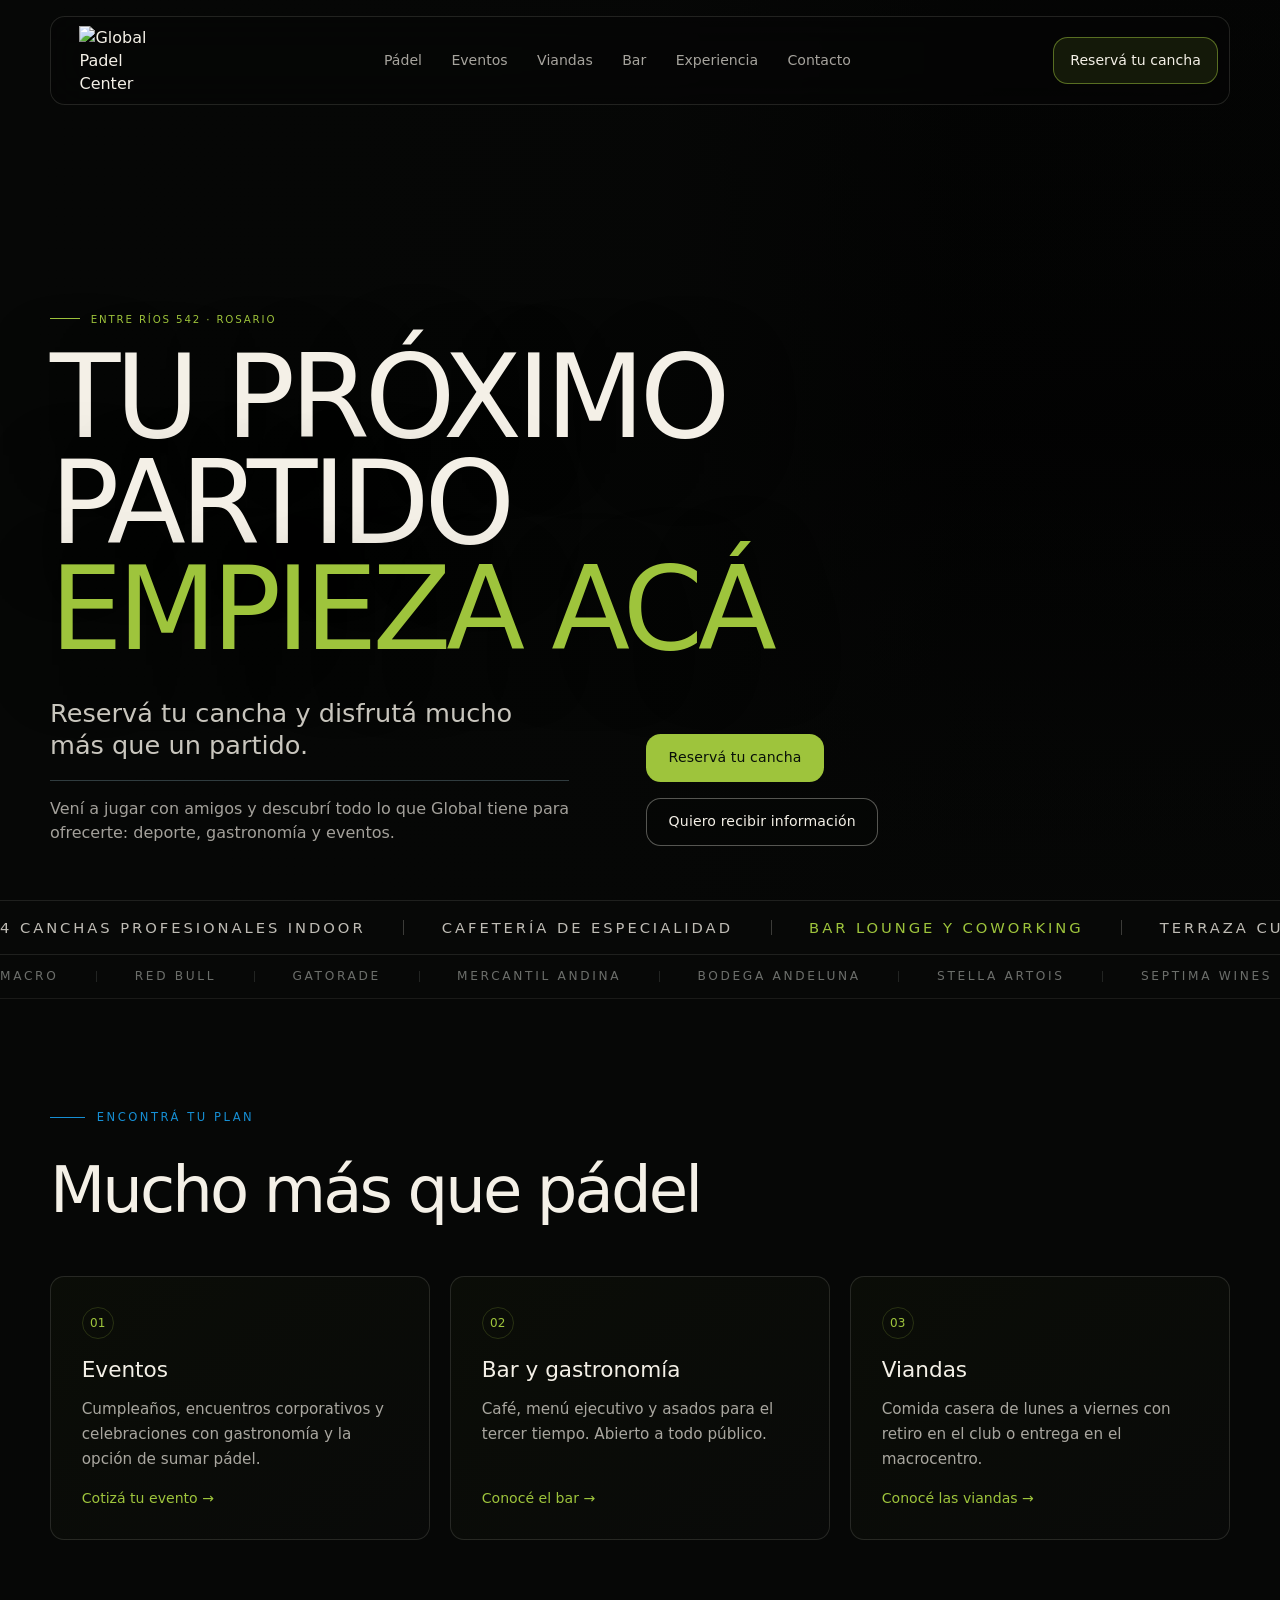
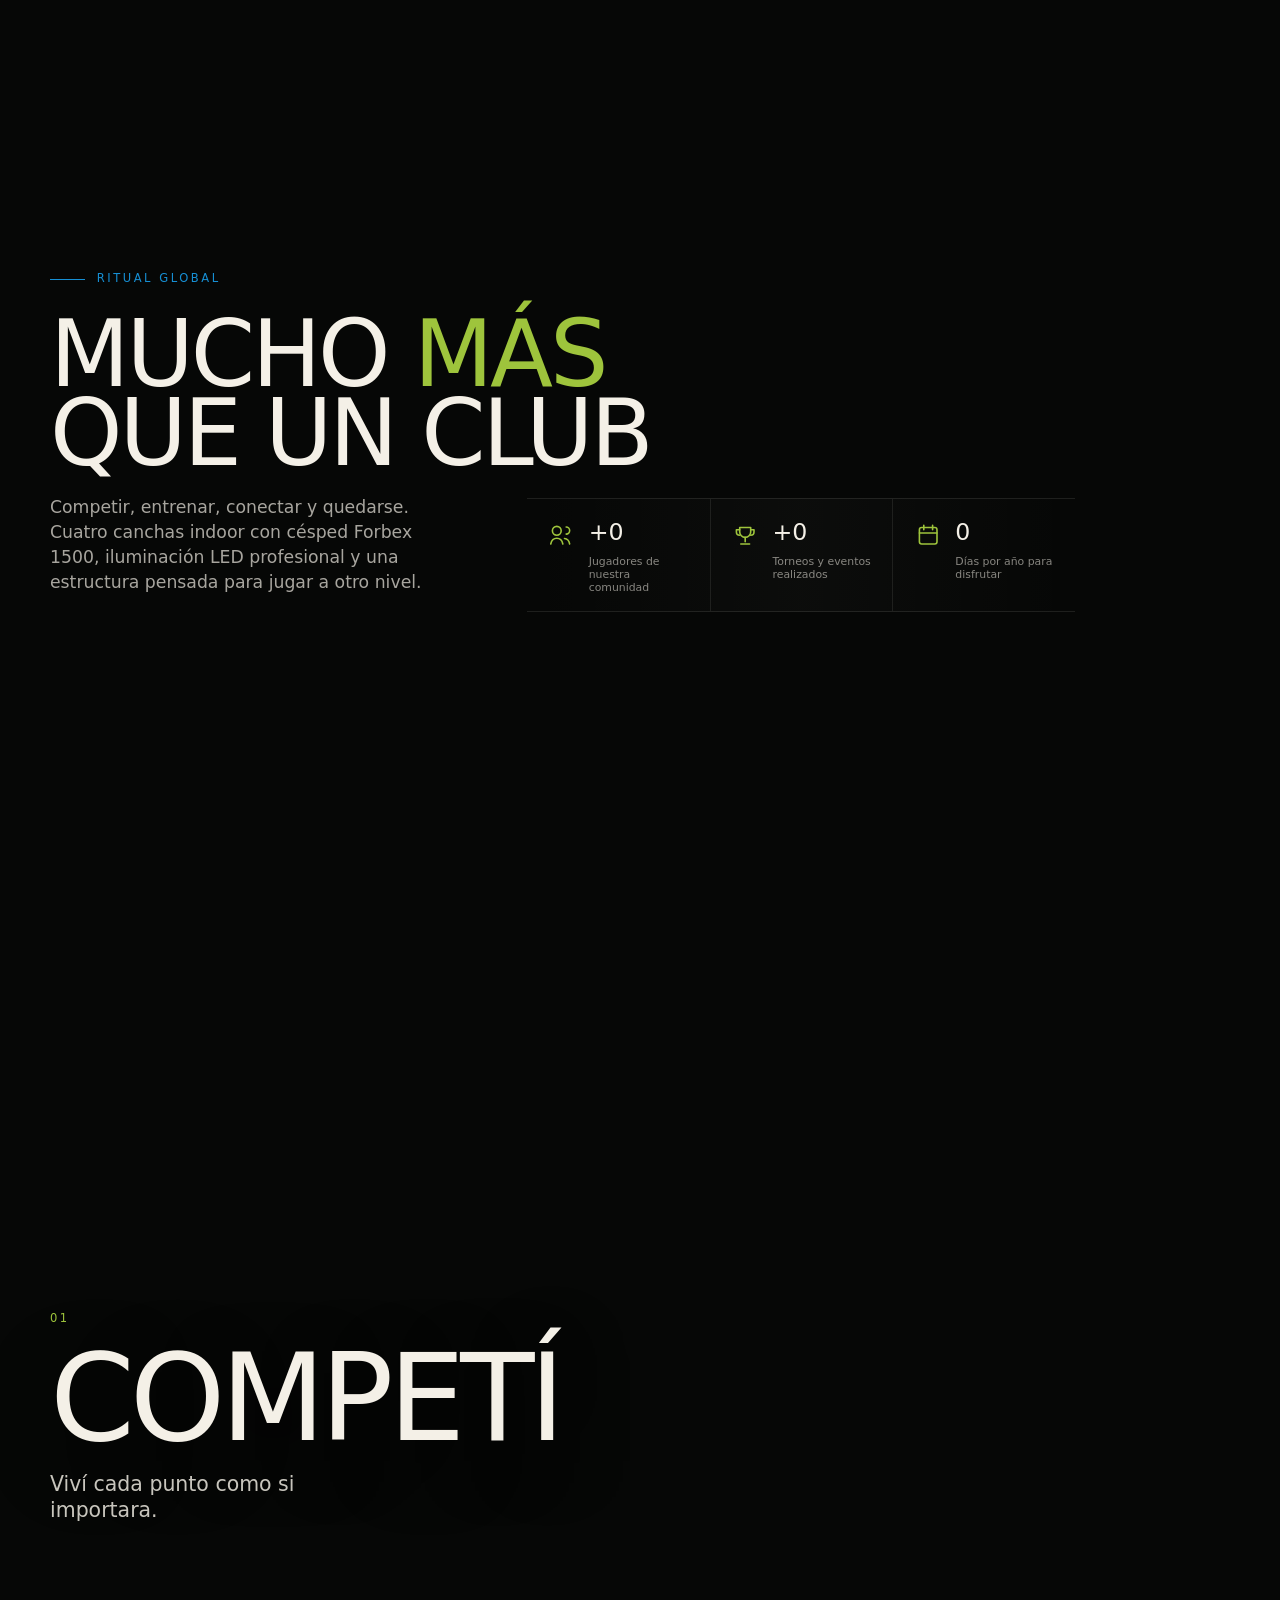
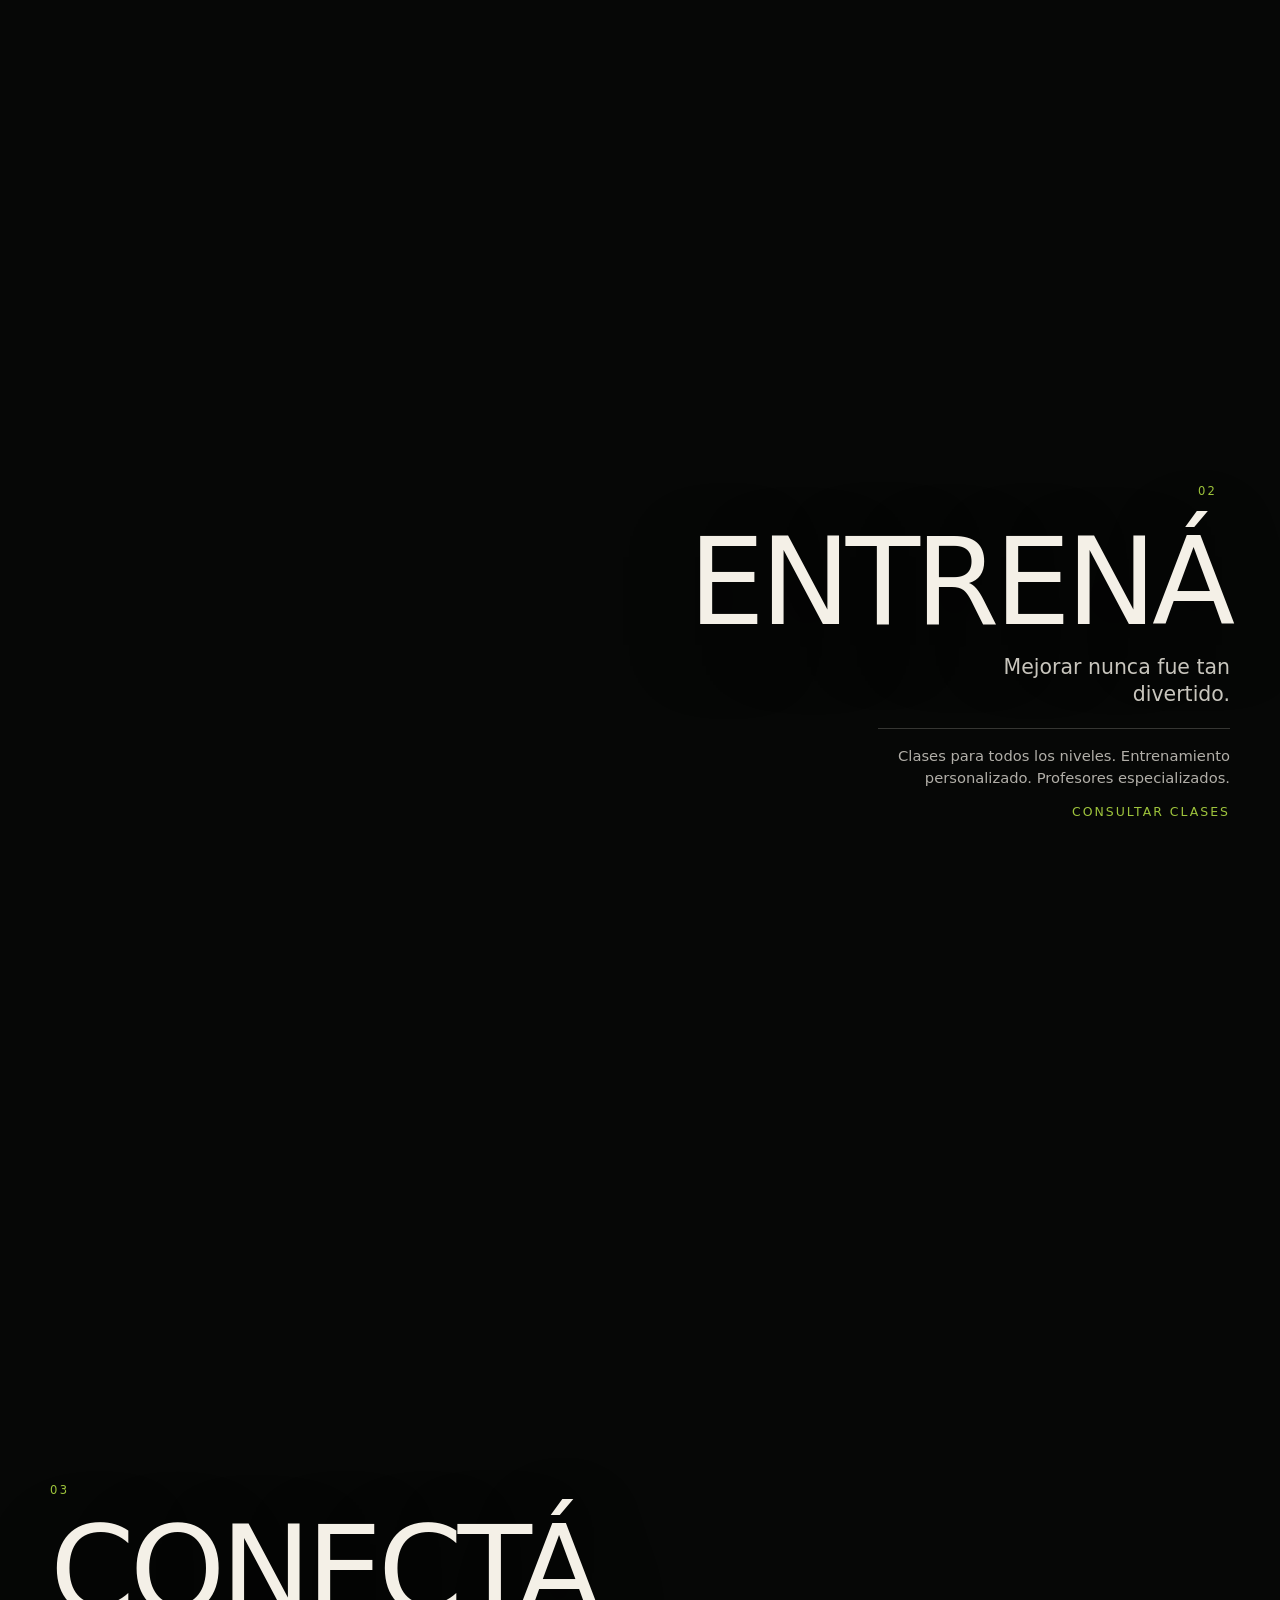
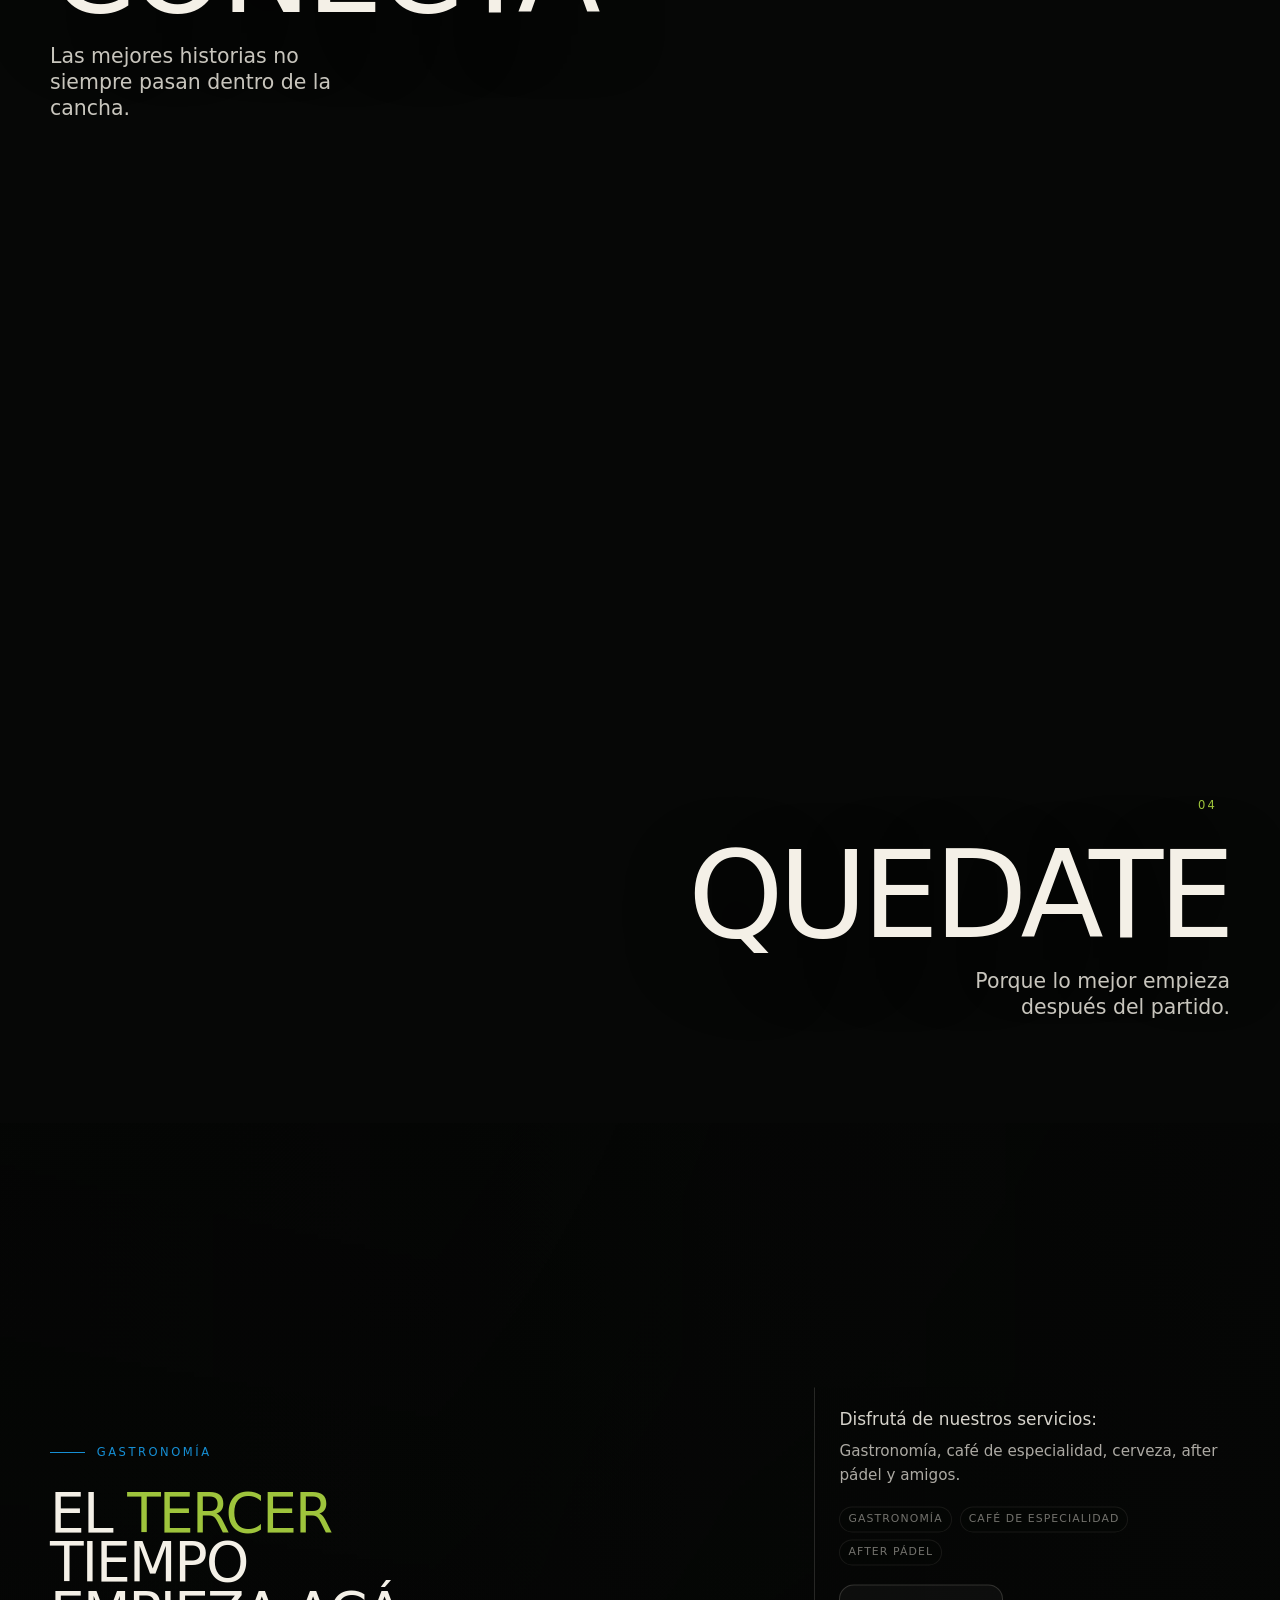
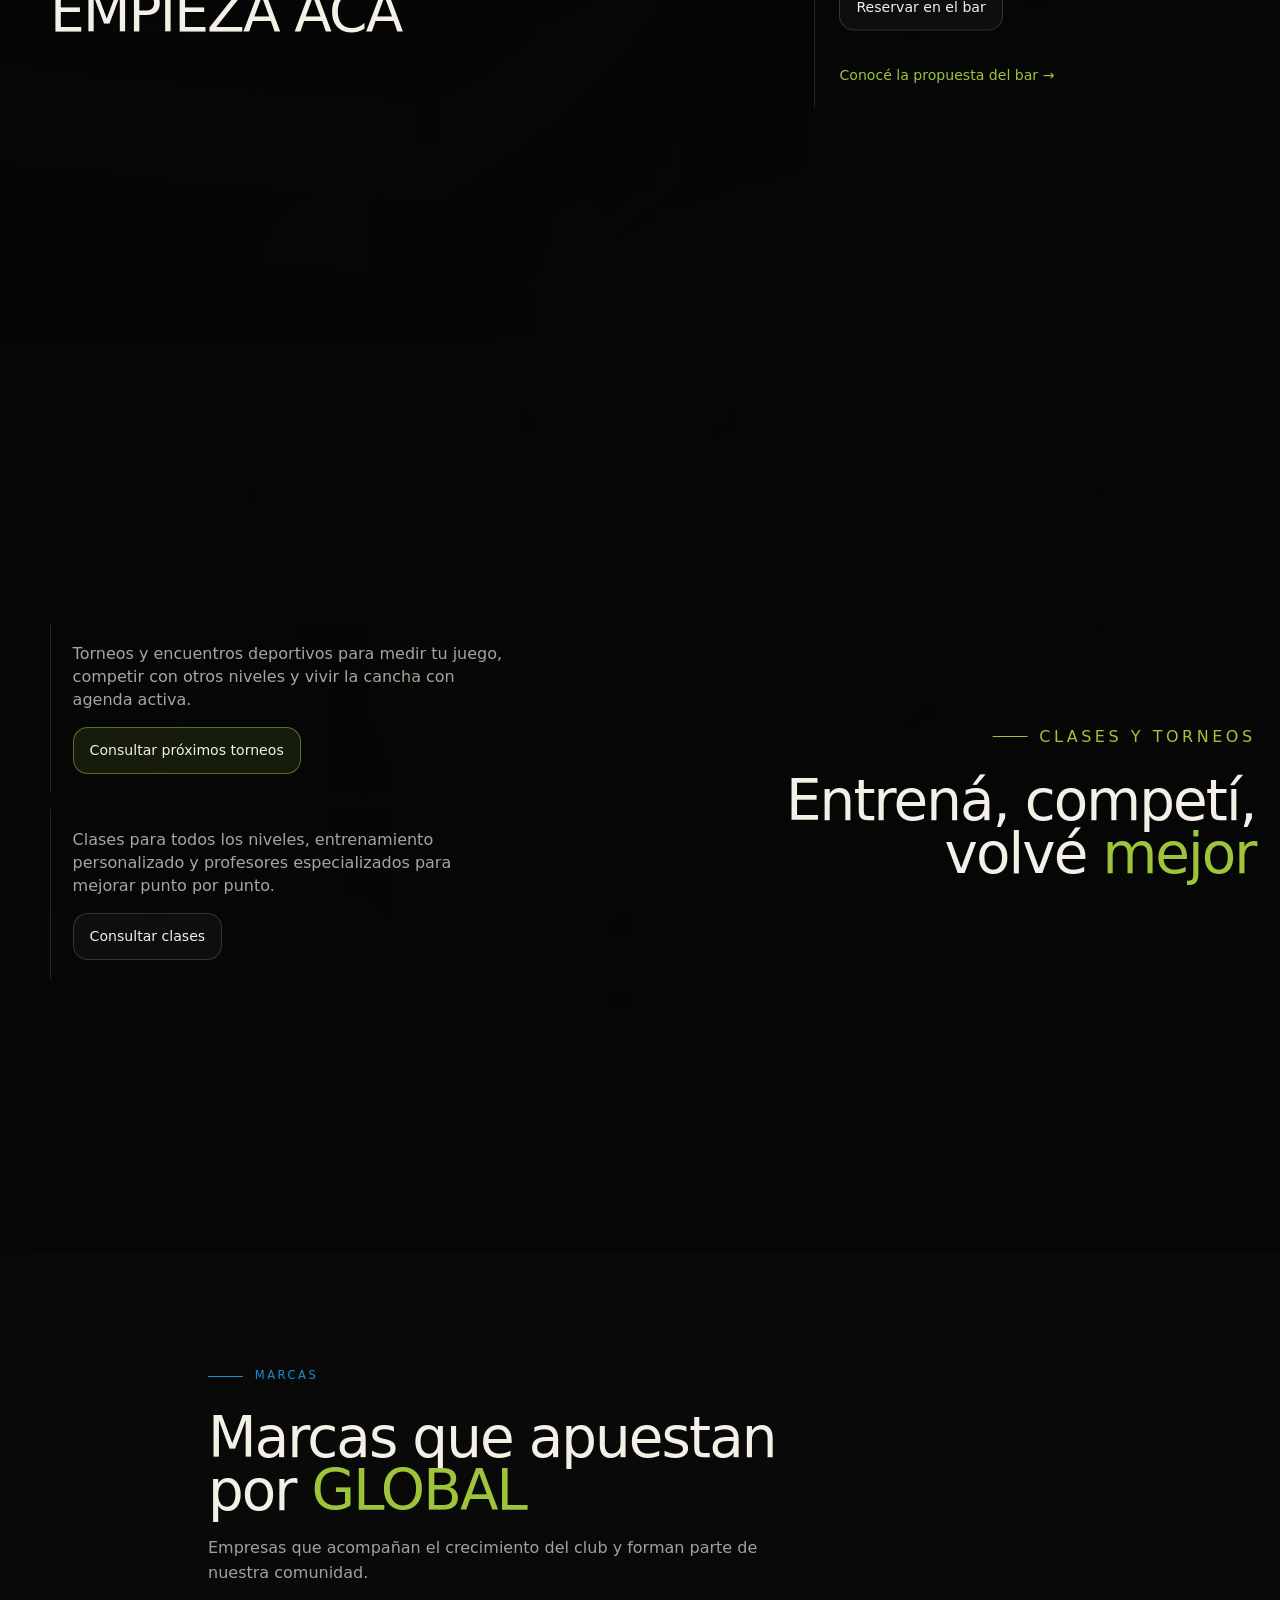
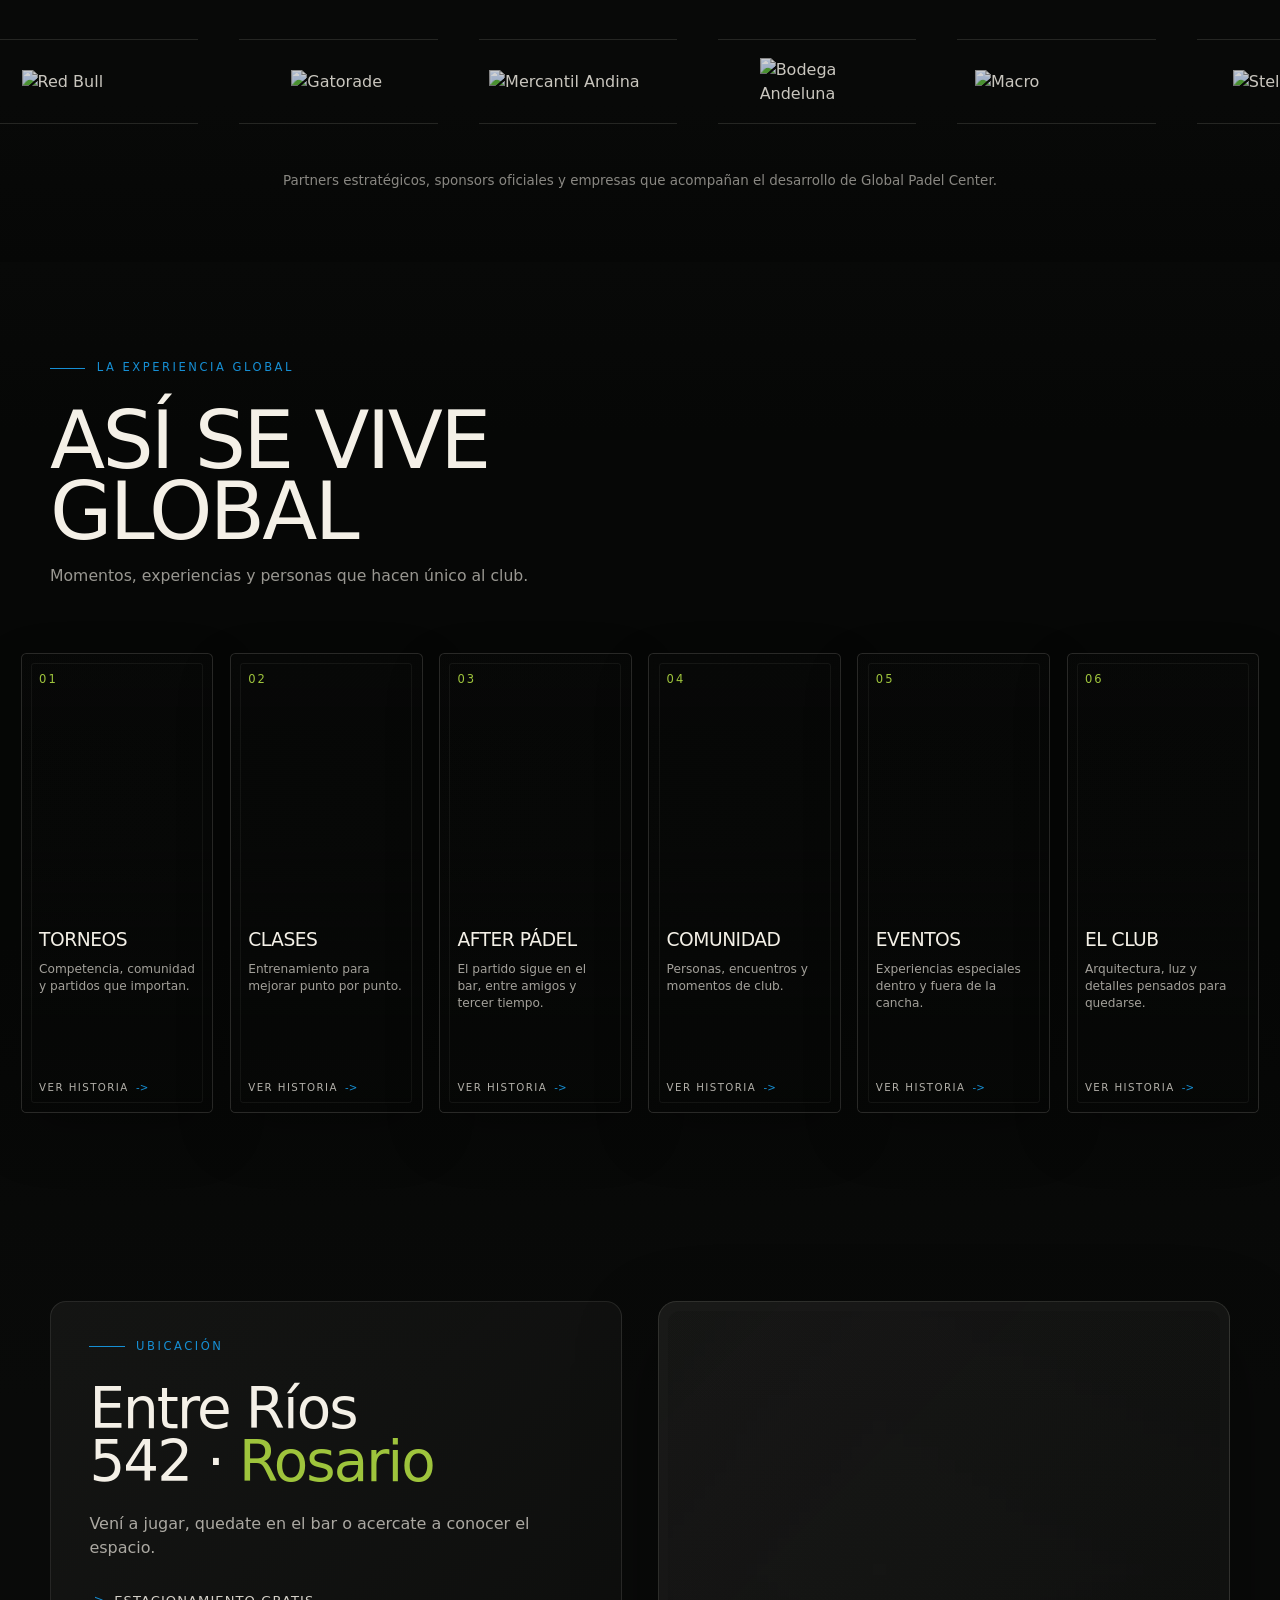
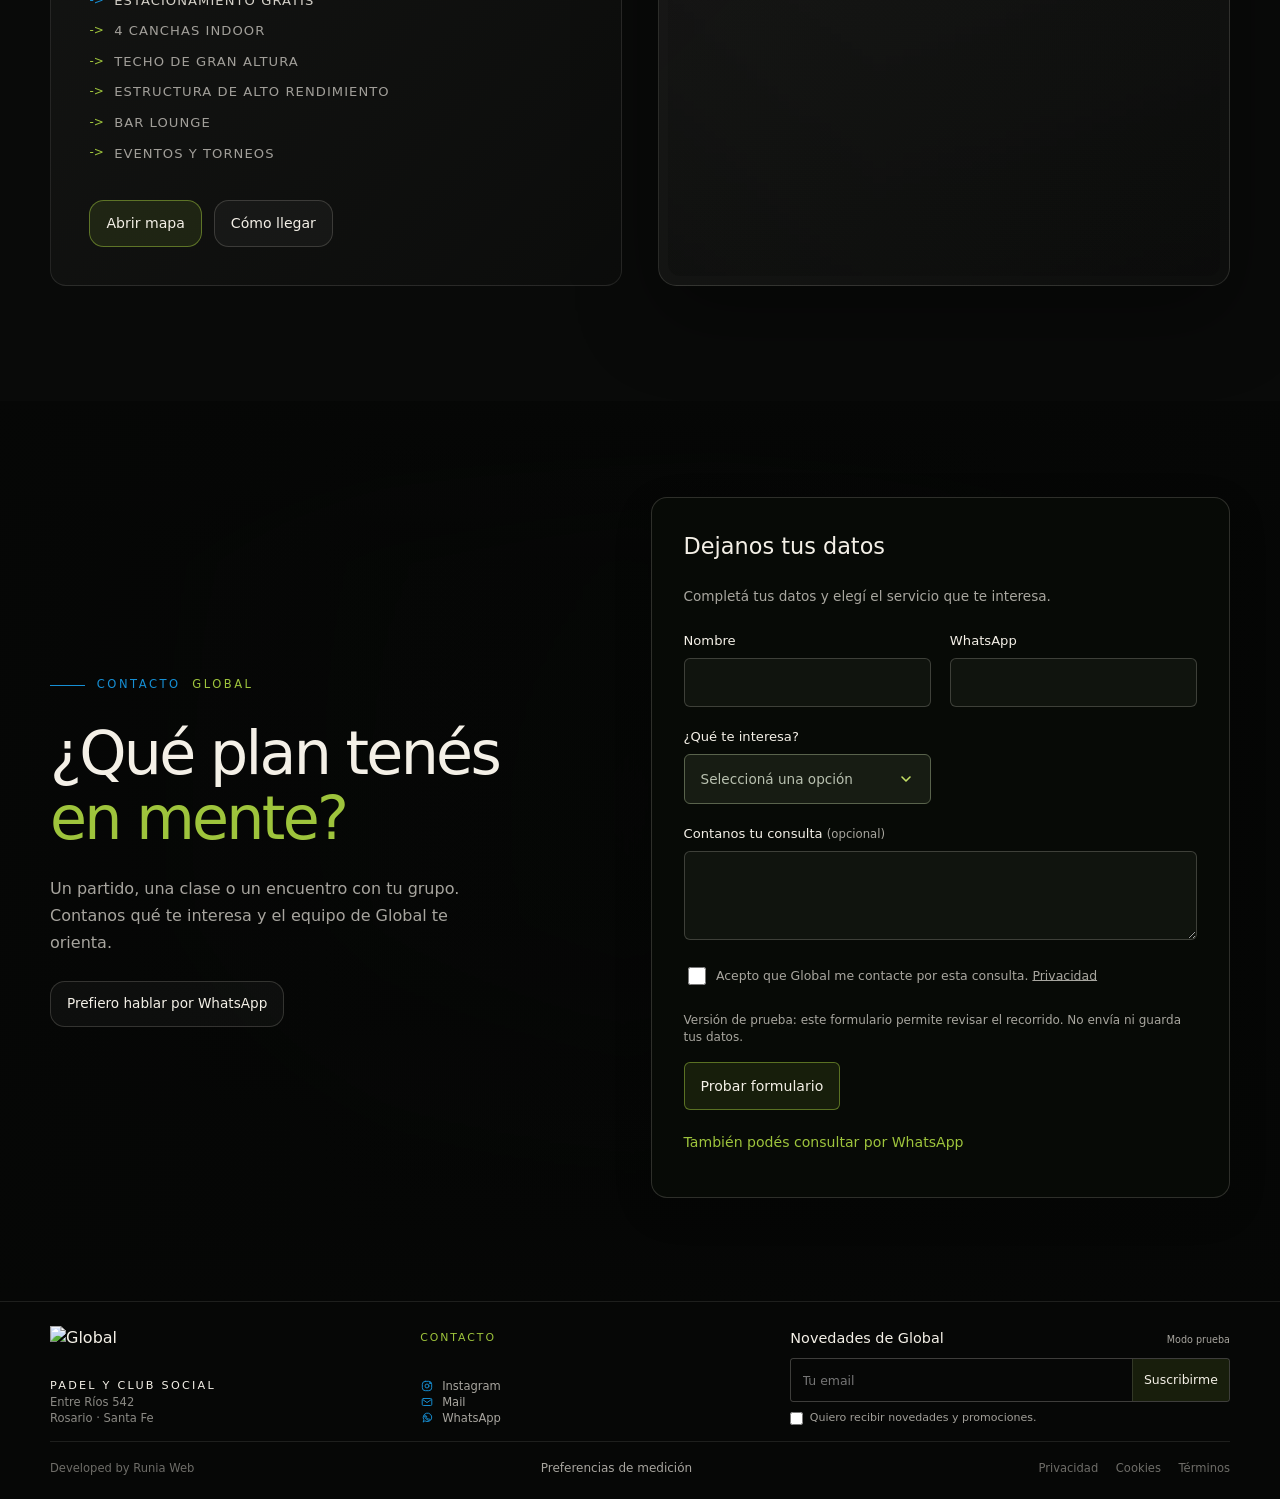
==== commit 55eac711: "Mejorar contraste y affordance de los desplegables de consulta" ====
--- a/index.html
+++ b/index.html
@@ -64,7 +64,7 @@
     <link rel="apple-touch-icon" href="./assets/optimized/global-padel-isologo.png?v=3" />
     <link rel="preload" as="image" href="./assets/optimized/hero-global-hero-mobile.avif" type="image/avif" media="(max-width: 680px)" fetchpriority="high" />
     <link rel="preload" as="image" href="./assets/optimized/hero-global-hero-desktop.avif" type="image/avif" media="(min-width: 681px)" fetchpriority="high" />
-    <link rel="stylesheet" href="/styles.css?v=global-nov" />
+    <link rel="stylesheet" href="/styles.css?v=global-selects" />
   </head>
   <body>
     <div class="gpc-progress" data-progress></div>
--- a/styles.css
+++ b/styles.css
@@ -3507,3 +3507,30 @@
 }
 html .scene-hero h1 { max-width: 100%; line-height: .92; }
 .scene-hero h1 span { white-space: nowrap; }
+
+
+/* Keep native selection and keyboard behavior, with a clearer field and arrow. */
+.lead-form select {
+  appearance: none;
+  color-scheme: dark;
+  min-height: 50px;
+  padding: .8rem 3rem .8rem 1rem;
+  color: var(--ink);
+  background-color: #171c13;
+  background-image: url("data:image/svg+xml,%3Csvg xmlns='http://www.w3.org/2000/svg' width='16' height='16' viewBox='0 0 16 16' fill='none'%3E%3Cpath d='m4 6 4 4 4-4' stroke='%23c4df65' stroke-width='1.6' stroke-linecap='round' stroke-linejoin='round'/%3E%3C/svg%3E");
+  background-repeat: no-repeat;
+  background-position: right 1rem center;
+  background-size: 16px;
+  border-color: #59634c;
+  line-height: 1.35;
+  cursor: pointer;
+}
+.lead-form select:hover { border-color: #a4be67; }
+.lead-form select:required:invalid { color: #b9c1b0; }
+.lead-form select option { background: #171c13; color: var(--ink); }
+@media (max-width: 680px) {
+  .lead-form select { font-size: 16px; }
+}
+@media (forced-colors: active) {
+  .lead-form select { appearance: auto; background-image: none; padding-inline-end: 1rem; }
+}
